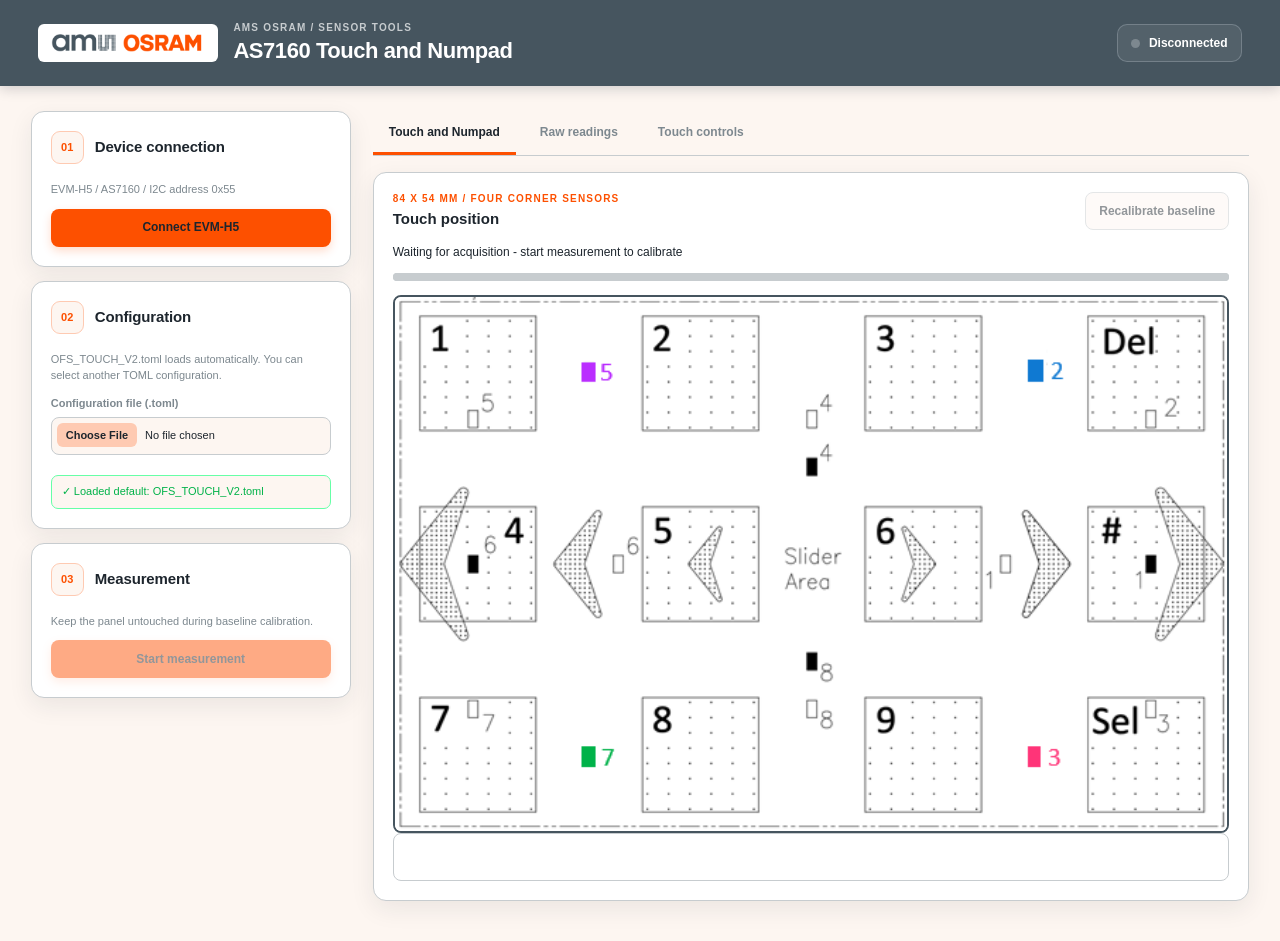
==== html/as7160/as7160-web-gui.html @ bc163ffd "Add AS7160 touch and numpad web GUI" ====
<!DOCTYPE html>
<html lang="en">
<head>
    <meta charset="UTF-8">
    <meta name="viewport" content="width=device-width, initial-scale=1.0">
    <meta name="theme-color" content="#46555F">
    <title>AS7160 | Touch and Numpad</title>
    <script>
/*!
 * Chart.js v4.4.0
 * https://www.chartjs.org
 * (c) 2023 Chart.js Contributors
 * Released under the MIT License
 */
!function(t,e){"object"==typeof exports&&"undefined"!=typeof module?module.exports=e():"function"==typeof define&&define.amd?define(e):(t="undefined"!=typeof globalThis?globalThis:t||self).Chart=e()}(this,(function(){"use strict";var t=Object.freeze({__proto__:null,get Colors(){return Go},get Decimation(){return Qo},get Filler(){return ma},get Legend(){return ya},get SubTitle(){return ka},get Title(){return Ma},get Tooltip(){return Ba}});function e(){}const i=(()=>{let t=0;return()=>t++})();function s(t){return null==t}function n(t){if(Array.isArray&&Array.isArray(t))return!0;const e=Object.prototype.toString.call(t);return"[object"===e.slice(0,7)&&"Array]"===e.slice(-6)}function o(t){return null!==t&&"[object Object]"===Object.prototype.toString.call(t)}function a(t){return("number"==typeof t||t instanceof Number)&&isFinite(+t)}function r(t,e){return a(t)?t:e}function l(t,e){return void 0===t?e:t}const h=(t,e)=>"string"==typeof t&&t.endsWith("%")?parseFloat(t)/100:+t/e,c=(t,e)=>"string"==typeof t&&t.endsWith("%")?parseFloat(t)/100*e:+t;function d(t,e,i){if(t&&"function"==typeof t.call)return t.apply(i,e)}function u(t,e,i,s){let a,r,l;if(n(t))if(r=t.length,s)for(a=r-1;a>=0;a--)e.call(i,t[a],a);else for(a=0;a<r;a++)e.call(i,t[a],a);else if(o(t))for(l=Object.keys(t),r=l.length,a=0;a<r;a++)e.call(i,t[l[a]],l[a])}function f(t,e){let i,s,n,o;if(!t||!e||t.length!==e.length)return!1;for(i=0,s=t.length;i<s;++i)if(n=t[i],o=e[i],n.datasetIndex!==o.datasetIndex||n.index!==o.index)return!1;return!0}function g(t){if(n(t))return t.map(g);if(o(t)){const e=Object.create(null),i=Object.keys(t),s=i.length;let n=0;for(;n<s;++n)e[i[n]]=g(t[i[n]]);return e}return t}function p(t){return-1===["__proto__","prototype","constructor"].indexOf(t)}function m(t,e,i,s){if(!p(t))return;const n=e[t],a=i[t];o(n)&&o(a)?b(n,a,s):e[t]=g(a)}function b(t,e,i){const s=n(e)?e:[e],a=s.length;if(!o(t))return t;const r=(i=i||{}).merger||m;let l;for(let e=0;e<a;++e){if(l=s[e],!o(l))continue;const n=Object.keys(l);for(let e=0,s=n.length;e<s;++e)r(n[e],t,l,i)}return t}function x(t,e){return b(t,e,{merger:_})}function _(t,e,i){if(!p(t))return;const s=e[t],n=i[t];o(s)&&o(n)?x(s,n):Object.prototype.hasOwnProperty.call(e,t)||(e[t]=g(n))}const y={"":t=>t,x:t=>t.x,y:t=>t.y};function v(t){const e=t.split("."),i=[];let s="";for(const t of e)s+=t,s.endsWith("\\")?s=s.slice(0,-1)+".":(i.push(s),s="");return i}function M(t,e){const i=y[e]||(y[e]=function(t){const e=v(t);return t=>{for(const i of e){if(""===i)break;t=t&&t[i]}return t}}(e));return i(t)}function w(t){return t.charAt(0).toUpperCase()+t.slice(1)}const k=t=>void 0!==t,S=t=>"function"==typeof t,P=(t,e)=>{if(t.size!==e.size)return!1;for(const i of t)if(!e.has(i))return!1;return!0};function D(t){return"mouseup"===t.type||"click"===t.type||"contextmenu"===t.type}const C=Math.PI,O=2*C,A=O+C,T=Number.POSITIVE_INFINITY,L=C/180,E=C/2,R=C/4,I=2*C/3,z=Math.log10,F=Math.sign;function V(t,e,i){return Math.abs(t-e)<i}function B(t){const e=Math.round(t);t=V(t,e,t/1e3)?e:t;const i=Math.pow(10,Math.floor(z(t))),s=t/i;return(s<=1?1:s<=2?2:s<=5?5:10)*i}function W(t){const e=[],i=Math.sqrt(t);let s;for(s=1;s<i;s++)t%s==0&&(e.push(s),e.push(t/s));return i===(0|i)&&e.push(i),e.sort(((t,e)=>t-e)).pop(),e}function N(t){return!isNaN(parseFloat(t))&&isFinite(t)}function H(t,e){const i=Math.round(t);return i-e<=t&&i+e>=t}function j(t,e,i){let s,n,o;for(s=0,n=t.length;s<n;s++)o=t[s][i],isNaN(o)||(e.min=Math.min(e.min,o),e.max=Math.max(e.max,o))}function $(t){return t*(C/180)}function Y(t){return t*(180/C)}function U(t){if(!a(t))return;let e=1,i=0;for(;Math.round(t*e)/e!==t;)e*=10,i++;return i}function X(t,e){const i=e.x-t.x,s=e.y-t.y,n=Math.sqrt(i*i+s*s);let o=Math.atan2(s,i);return o<-.5*C&&(o+=O),{angle:o,distance:n}}function q(t,e){return Math.sqrt(Math.pow(e.x-t.x,2)+Math.pow(e.y-t.y,2))}function K(t,e){return(t-e+A)%O-C}function G(t){return(t%O+O)%O}function Z(t,e,i,s){const n=G(t),o=G(e),a=G(i),r=G(o-n),l=G(a-n),h=G(n-o),c=G(n-a);return n===o||n===a||s&&o===a||r>l&&h<c}function J(t,e,i){return Math.max(e,Math.min(i,t))}function Q(t){return J(t,-32768,32767)}function tt(t,e,i,s=1e-6){return t>=Math.min(e,i)-s&&t<=Math.max(e,i)+s}function et(t,e,i){i=i||(i=>t[i]<e);let s,n=t.length-1,o=0;for(;n-o>1;)s=o+n>>1,i(s)?o=s:n=s;return{lo:o,hi:n}}const it=(t,e,i,s)=>et(t,i,s?s=>{const n=t[s][e];return n<i||n===i&&t[s+1][e]===i}:s=>t[s][e]<i),st=(t,e,i)=>et(t,i,(s=>t[s][e]>=i));function nt(t,e,i){let s=0,n=t.length;for(;s<n&&t[s]<e;)s++;for(;n>s&&t[n-1]>i;)n--;return s>0||n<t.length?t.slice(s,n):t}const ot=["push","pop","shift","splice","unshift"];function at(t,e){t._chartjs?t._chartjs.listeners.push(e):(Object.defineProperty(t,"_chartjs",{configurable:!0,enumerable:!1,value:{listeners:[e]}}),ot.forEach((e=>{const i="_onData"+w(e),s=t[e];Object.defineProperty(t,e,{configurable:!0,enumerable:!1,value(...e){const n=s.apply(this,e);return t._chartjs.listeners.forEach((t=>{"function"==typeof t[i]&&t[i](...e)})),n}})})))}function rt(t,e){const i=t._chartjs;if(!i)return;const s=i.listeners,n=s.indexOf(e);-1!==n&&s.splice(n,1),s.length>0||(ot.forEach((e=>{delete t[e]})),delete t._chartjs)}function lt(t){const e=new Set(t);return e.size===t.length?t:Array.from(e)}const ht="undefined"==typeof window?function(t){return t()}:window.requestAnimationFrame;function ct(t,e){let i=[],s=!1;return function(...n){i=n,s||(s=!0,ht.call(window,(()=>{s=!1,t.apply(e,i)})))}}function dt(t,e){let i;return function(...s){return e?(clearTimeout(i),i=setTimeout(t,e,s)):t.apply(this,s),e}}const ut=t=>"start"===t?"left":"end"===t?"right":"center",ft=(t,e,i)=>"start"===t?e:"end"===t?i:(e+i)/2,gt=(t,e,i,s)=>t===(s?"left":"right")?i:"center"===t?(e+i)/2:e;function pt(t,e,i){const s=e.length;let n=0,o=s;if(t._sorted){const{iScale:a,_parsed:r}=t,l=a.axis,{min:h,max:c,minDefined:d,maxDefined:u}=a.getUserBounds();d&&(n=J(Math.min(it(r,l,h).lo,i?s:it(e,l,a.getPixelForValue(h)).lo),0,s-1)),o=u?J(Math.max(it(r,a.axis,c,!0).hi+1,i?0:it(e,l,a.getPixelForValue(c),!0).hi+1),n,s)-n:s-n}return{start:n,count:o}}function mt(t){const{xScale:e,yScale:i,_scaleRanges:s}=t,n={xmin:e.min,xmax:e.max,ymin:i.min,ymax:i.max};if(!s)return t._scaleRanges=n,!0;const o=s.xmin!==e.min||s.xmax!==e.max||s.ymin!==i.min||s.ymax!==i.max;return Object.assign(s,n),o}class bt{constructor(){this._request=null,this._charts=new Map,this._running=!1,this._lastDate=void 0}_notify(t,e,i,s){const n=e.listeners[s],o=e.duration;n.forEach((s=>s({chart:t,initial:e.initial,numSteps:o,currentStep:Math.min(i-e.start,o)})))}_refresh(){this._request||(this._running=!0,this._request=ht.call(window,(()=>{this._update(),this._request=null,this._running&&this._refresh()})))}_update(t=Date.now()){let e=0;this._charts.forEach(((i,s)=>{if(!i.running||!i.items.length)return;const n=i.items;let o,a=n.length-1,r=!1;for(;a>=0;--a)o=n[a],o._active?(o._total>i.duration&&(i.duration=o._total),o.tick(t),r=!0):(n[a]=n[n.length-1],n.pop());r&&(s.draw(),this._notify(s,i,t,"progress")),n.length||(i.running=!1,this._notify(s,i,t,"complete"),i.initial=!1),e+=n.length})),this._lastDate=t,0===e&&(this._running=!1)}_getAnims(t){const e=this._charts;let i=e.get(t);return i||(i={running:!1,initial:!0,items:[],listeners:{complete:[],progress:[]}},e.set(t,i)),i}listen(t,e,i){this._getAnims(t).listeners[e].push(i)}add(t,e){e&&e.length&&this._getAnims(t).items.push(...e)}has(t){return this._getAnims(t).items.length>0}start(t){const e=this._charts.get(t);e&&(e.running=!0,e.start=Date.now(),e.duration=e.items.reduce(((t,e)=>Math.max(t,e._duration)),0),this._refresh())}running(t){if(!this._running)return!1;const e=this._charts.get(t);return!!(e&&e.running&&e.items.length)}stop(t){const e=this._charts.get(t);if(!e||!e.items.length)return;const i=e.items;let s=i.length-1;for(;s>=0;--s)i[s].cancel();e.items=[],this._notify(t,e,Date.now(),"complete")}remove(t){return this._charts.delete(t)}}var xt=new bt;
/*!
 * @kurkle/color v0.3.2
 * https://github.com/kurkle/color#readme
 * (c) 2023 Jukka Kurkela
 * Released under the MIT License
 */function _t(t){return t+.5|0}const yt=(t,e,i)=>Math.max(Math.min(t,i),e);function vt(t){return yt(_t(2.55*t),0,255)}function Mt(t){return yt(_t(255*t),0,255)}function wt(t){return yt(_t(t/2.55)/100,0,1)}function kt(t){return yt(_t(100*t),0,100)}const St={0:0,1:1,2:2,3:3,4:4,5:5,6:6,7:7,8:8,9:9,A:10,B:11,C:12,D:13,E:14,F:15,a:10,b:11,c:12,d:13,e:14,f:15},Pt=[..."0123456789ABCDEF"],Dt=t=>Pt[15&t],Ct=t=>Pt[(240&t)>>4]+Pt[15&t],Ot=t=>(240&t)>>4==(15&t);function At(t){var e=(t=>Ot(t.r)&&Ot(t.g)&&Ot(t.b)&&Ot(t.a))(t)?Dt:Ct;return t?"#"+e(t.r)+e(t.g)+e(t.b)+((t,e)=>t<255?e(t):"")(t.a,e):void 0}const Tt=/^(hsla?|hwb|hsv)\(\s*([-+.e\d]+)(?:deg)?[\s,]+([-+.e\d]+)%[\s,]+([-+.e\d]+)%(?:[\s,]+([-+.e\d]+)(%)?)?\s*\)$/;function Lt(t,e,i){const s=e*Math.min(i,1-i),n=(e,n=(e+t/30)%12)=>i-s*Math.max(Math.min(n-3,9-n,1),-1);return[n(0),n(8),n(4)]}function Et(t,e,i){const s=(s,n=(s+t/60)%6)=>i-i*e*Math.max(Math.min(n,4-n,1),0);return[s(5),s(3),s(1)]}function Rt(t,e,i){const s=Lt(t,1,.5);let n;for(e+i>1&&(n=1/(e+i),e*=n,i*=n),n=0;n<3;n++)s[n]*=1-e-i,s[n]+=e;return s}function It(t){const e=t.r/255,i=t.g/255,s=t.b/255,n=Math.max(e,i,s),o=Math.min(e,i,s),a=(n+o)/2;let r,l,h;return n!==o&&(h=n-o,l=a>.5?h/(2-n-o):h/(n+o),r=function(t,e,i,s,n){return t===n?(e-i)/s+(e<i?6:0):e===n?(i-t)/s+2:(t-e)/s+4}(e,i,s,h,n),r=60*r+.5),[0|r,l||0,a]}function zt(t,e,i,s){return(Array.isArray(e)?t(e[0],e[1],e[2]):t(e,i,s)).map(Mt)}function Ft(t,e,i){return zt(Lt,t,e,i)}function Vt(t){return(t%360+360)%360}function Bt(t){const e=Tt.exec(t);let i,s=255;if(!e)return;e[5]!==i&&(s=e[6]?vt(+e[5]):Mt(+e[5]));const n=Vt(+e[2]),o=+e[3]/100,a=+e[4]/100;return i="hwb"===e[1]?function(t,e,i){return zt(Rt,t,e,i)}(n,o,a):"hsv"===e[1]?function(t,e,i){return zt(Et,t,e,i)}(n,o,a):Ft(n,o,a),{r:i[0],g:i[1],b:i[2],a:s}}const Wt={x:"dark",Z:"light",Y:"re",X:"blu",W:"gr",V:"medium",U:"slate",A:"ee",T:"ol",S:"or",B:"ra",C:"lateg",D:"ights",R:"in",Q:"turquois",E:"hi",P:"ro",O:"al",N:"le",M:"de",L:"yello",F:"en",K:"ch",G:"arks",H:"ea",I:"ightg",J:"wh"},Nt={OiceXe:"f0f8ff",antiquewEte:"faebd7",aqua:"ffff",aquamarRe:"7fffd4",azuY:"f0ffff",beige:"f5f5dc",bisque:"ffe4c4",black:"0",blanKedOmond:"ffebcd",Xe:"ff",XeviTet:"8a2be2",bPwn:"a52a2a",burlywood:"deb887",caMtXe:"5f9ea0",KartYuse:"7fff00",KocTate:"d2691e",cSO:"ff7f50",cSnflowerXe:"6495ed",cSnsilk:"fff8dc",crimson:"dc143c",cyan:"ffff",xXe:"8b",xcyan:"8b8b",xgTMnPd:"b8860b",xWay:"a9a9a9",xgYF:"6400",xgYy:"a9a9a9",xkhaki:"bdb76b",xmagFta:"8b008b",xTivegYF:"556b2f",xSange:"ff8c00",xScEd:"9932cc",xYd:"8b0000",xsOmon:"e9967a",xsHgYF:"8fbc8f",xUXe:"483d8b",xUWay:"2f4f4f",xUgYy:"2f4f4f",xQe:"ced1",xviTet:"9400d3",dAppRk:"ff1493",dApskyXe:"bfff",dimWay:"696969",dimgYy:"696969",dodgerXe:"1e90ff",fiYbrick:"b22222",flSOwEte:"fffaf0",foYstWAn:"228b22",fuKsia:"ff00ff",gaRsbSo:"dcdcdc",ghostwEte:"f8f8ff",gTd:"ffd700",gTMnPd:"daa520",Way:"808080",gYF:"8000",gYFLw:"adff2f",gYy:"808080",honeyMw:"f0fff0",hotpRk:"ff69b4",RdianYd:"cd5c5c",Rdigo:"4b0082",ivSy:"fffff0",khaki:"f0e68c",lavFMr:"e6e6fa",lavFMrXsh:"fff0f5",lawngYF:"7cfc00",NmoncEffon:"fffacd",ZXe:"add8e6",ZcSO:"f08080",Zcyan:"e0ffff",ZgTMnPdLw:"fafad2",ZWay:"d3d3d3",ZgYF:"90ee90",ZgYy:"d3d3d3",ZpRk:"ffb6c1",ZsOmon:"ffa07a",ZsHgYF:"20b2aa",ZskyXe:"87cefa",ZUWay:"778899",ZUgYy:"778899",ZstAlXe:"b0c4de",ZLw:"ffffe0",lime:"ff00",limegYF:"32cd32",lRF:"faf0e6",magFta:"ff00ff",maPon:"800000",VaquamarRe:"66cdaa",VXe:"cd",VScEd:"ba55d3",VpurpN:"9370db",VsHgYF:"3cb371",VUXe:"7b68ee",VsprRggYF:"fa9a",VQe:"48d1cc",VviTetYd:"c71585",midnightXe:"191970",mRtcYam:"f5fffa",mistyPse:"ffe4e1",moccasR:"ffe4b5",navajowEte:"ffdead",navy:"80",Tdlace:"fdf5e6",Tive:"808000",TivedBb:"6b8e23",Sange:"ffa500",SangeYd:"ff4500",ScEd:"da70d6",pOegTMnPd:"eee8aa",pOegYF:"98fb98",pOeQe:"afeeee",pOeviTetYd:"db7093",papayawEp:"ffefd5",pHKpuff:"ffdab9",peru:"cd853f",pRk:"ffc0cb",plum:"dda0dd",powMrXe:"b0e0e6",purpN:"800080",YbeccapurpN:"663399",Yd:"ff0000",Psybrown:"bc8f8f",PyOXe:"4169e1",saddNbPwn:"8b4513",sOmon:"fa8072",sandybPwn:"f4a460",sHgYF:"2e8b57",sHshell:"fff5ee",siFna:"a0522d",silver:"c0c0c0",skyXe:"87ceeb",UXe:"6a5acd",UWay:"708090",UgYy:"708090",snow:"fffafa",sprRggYF:"ff7f",stAlXe:"4682b4",tan:"d2b48c",teO:"8080",tEstN:"d8bfd8",tomato:"ff6347",Qe:"40e0d0",viTet:"ee82ee",JHt:"f5deb3",wEte:"ffffff",wEtesmoke:"f5f5f5",Lw:"ffff00",LwgYF:"9acd32"};let Ht;function jt(t){Ht||(Ht=function(){const t={},e=Object.keys(Nt),i=Object.keys(Wt);let s,n,o,a,r;for(s=0;s<e.length;s++){for(a=r=e[s],n=0;n<i.length;n++)o=i[n],r=r.replace(o,Wt[o]);o=parseInt(Nt[a],16),t[r]=[o>>16&255,o>>8&255,255&o]}return t}(),Ht.transparent=[0,0,0,0]);const e=Ht[t.toLowerCase()];return e&&{r:e[0],g:e[1],b:e[2],a:4===e.length?e[3]:255}}const $t=/^rgba?\(\s*([-+.\d]+)(%)?[\s,]+([-+.e\d]+)(%)?[\s,]+([-+.e\d]+)(%)?(?:[\s,/]+([-+.e\d]+)(%)?)?\s*\)$/;const Yt=t=>t<=.0031308?12.92*t:1.055*Math.pow(t,1/2.4)-.055,Ut=t=>t<=.04045?t/12.92:Math.pow((t+.055)/1.055,2.4);function Xt(t,e,i){if(t){let s=It(t);s[e]=Math.max(0,Math.min(s[e]+s[e]*i,0===e?360:1)),s=Ft(s),t.r=s[0],t.g=s[1],t.b=s[2]}}function qt(t,e){return t?Object.assign(e||{},t):t}function Kt(t){var e={r:0,g:0,b:0,a:255};return Array.isArray(t)?t.length>=3&&(e={r:t[0],g:t[1],b:t[2],a:255},t.length>3&&(e.a=Mt(t[3]))):(e=qt(t,{r:0,g:0,b:0,a:1})).a=Mt(e.a),e}function Gt(t){return"r"===t.charAt(0)?function(t){const e=$t.exec(t);let i,s,n,o=255;if(e){if(e[7]!==i){const t=+e[7];o=e[8]?vt(t):yt(255*t,0,255)}return i=+e[1],s=+e[3],n=+e[5],i=255&(e[2]?vt(i):yt(i,0,255)),s=255&(e[4]?vt(s):yt(s,0,255)),n=255&(e[6]?vt(n):yt(n,0,255)),{r:i,g:s,b:n,a:o}}}(t):Bt(t)}class Zt{constructor(t){if(t instanceof Zt)return t;const e=typeof t;let i;var s,n,o;"object"===e?i=Kt(t):"string"===e&&(o=(s=t).length,"#"===s[0]&&(4===o||5===o?n={r:255&17*St[s[1]],g:255&17*St[s[2]],b:255&17*St[s[3]],a:5===o?17*St[s[4]]:255}:7!==o&&9!==o||(n={r:St[s[1]]<<4|St[s[2]],g:St[s[3]]<<4|St[s[4]],b:St[s[5]]<<4|St[s[6]],a:9===o?St[s[7]]<<4|St[s[8]]:255})),i=n||jt(t)||Gt(t)),this._rgb=i,this._valid=!!i}get valid(){return this._valid}get rgb(){var t=qt(this._rgb);return t&&(t.a=wt(t.a)),t}set rgb(t){this._rgb=Kt(t)}rgbString(){return this._valid?(t=this._rgb)&&(t.a<255?`rgba(${t.r}, ${t.g}, ${t.b}, ${wt(t.a)})`:`rgb(${t.r}, ${t.g}, ${t.b})`):void 0;var t}hexString(){return this._valid?At(this._rgb):void 0}hslString(){return this._valid?function(t){if(!t)return;const e=It(t),i=e[0],s=kt(e[1]),n=kt(e[2]);return t.a<255?`hsla(${i}, ${s}%, ${n}%, ${wt(t.a)})`:`hsl(${i}, ${s}%, ${n}%)`}(this._rgb):void 0}mix(t,e){if(t){const i=this.rgb,s=t.rgb;let n;const o=e===n?.5:e,a=2*o-1,r=i.a-s.a,l=((a*r==-1?a:(a+r)/(1+a*r))+1)/2;n=1-l,i.r=255&l*i.r+n*s.r+.5,i.g=255&l*i.g+n*s.g+.5,i.b=255&l*i.b+n*s.b+.5,i.a=o*i.a+(1-o)*s.a,this.rgb=i}return this}interpolate(t,e){return t&&(this._rgb=function(t,e,i){const s=Ut(wt(t.r)),n=Ut(wt(t.g)),o=Ut(wt(t.b));return{r:Mt(Yt(s+i*(Ut(wt(e.r))-s))),g:Mt(Yt(n+i*(Ut(wt(e.g))-n))),b:Mt(Yt(o+i*(Ut(wt(e.b))-o))),a:t.a+i*(e.a-t.a)}}(this._rgb,t._rgb,e)),this}clone(){return new Zt(this.rgb)}alpha(t){return this._rgb.a=Mt(t),this}clearer(t){return this._rgb.a*=1-t,this}greyscale(){const t=this._rgb,e=_t(.3*t.r+.59*t.g+.11*t.b);return t.r=t.g=t.b=e,this}opaquer(t){return this._rgb.a*=1+t,this}negate(){const t=this._rgb;return t.r=255-t.r,t.g=255-t.g,t.b=255-t.b,this}lighten(t){return Xt(this._rgb,2,t),this}darken(t){return Xt(this._rgb,2,-t),this}saturate(t){return Xt(this._rgb,1,t),this}desaturate(t){return Xt(this._rgb,1,-t),this}rotate(t){return function(t,e){var i=It(t);i[0]=Vt(i[0]+e),i=Ft(i),t.r=i[0],t.g=i[1],t.b=i[2]}(this._rgb,t),this}}function Jt(t){if(t&&"object"==typeof t){const e=t.toString();return"[object CanvasPattern]"===e||"[object CanvasGradient]"===e}return!1}function Qt(t){return Jt(t)?t:new Zt(t)}function te(t){return Jt(t)?t:new Zt(t).saturate(.5).darken(.1).hexString()}const ee=["x","y","borderWidth","radius","tension"],ie=["color","borderColor","backgroundColor"];const se=new Map;function ne(t,e,i){return function(t,e){e=e||{};const i=t+JSON.stringify(e);let s=se.get(i);return s||(s=new Intl.NumberFormat(t,e),se.set(i,s)),s}(e,i).format(t)}const oe={values:t=>n(t)?t:""+t,numeric(t,e,i){if(0===t)return"0";const s=this.chart.options.locale;let n,o=t;if(i.length>1){const e=Math.max(Math.abs(i[0].value),Math.abs(i[i.length-1].value));(e<1e-4||e>1e15)&&(n="scientific"),o=function(t,e){let i=e.length>3?e[2].value-e[1].value:e[1].value-e[0].value;Math.abs(i)>=1&&t!==Math.floor(t)&&(i=t-Math.floor(t));return i}(t,i)}const a=z(Math.abs(o)),r=isNaN(a)?1:Math.max(Math.min(-1*Math.floor(a),20),0),l={notation:n,minimumFractionDigits:r,maximumFractionDigits:r};return Object.assign(l,this.options.ticks.format),ne(t,s,l)},logarithmic(t,e,i){if(0===t)return"0";const s=i[e].significand||t/Math.pow(10,Math.floor(z(t)));return[1,2,3,5,10,15].includes(s)||e>.8*i.length?oe.numeric.call(this,t,e,i):""}};var ae={formatters:oe};const re=Object.create(null),le=Object.create(null);function he(t,e){if(!e)return t;const i=e.split(".");for(let e=0,s=i.length;e<s;++e){const s=i[e];t=t[s]||(t[s]=Object.create(null))}return t}function ce(t,e,i){return"string"==typeof e?b(he(t,e),i):b(he(t,""),e)}class de{constructor(t,e){this.animation=void 0,this.backgroundColor="rgba(0,0,0,0.1)",this.borderColor="rgba(0,0,0,0.1)",this.color="#666",this.datasets={},this.devicePixelRatio=t=>t.chart.platform.getDevicePixelRatio(),this.elements={},this.events=["mousemove","mouseout","click","touchstart","touchmove"],this.font={family:"'Helvetica Neue', 'Helvetica', 'Arial', sans-serif",size:12,style:"normal",lineHeight:1.2,weight:null},this.hover={},this.hoverBackgroundColor=(t,e)=>te(e.backgroundColor),this.hoverBorderColor=(t,e)=>te(e.borderColor),this.hoverColor=(t,e)=>te(e.color),this.indexAxis="x",this.interaction={mode:"nearest",intersect:!0,includeInvisible:!1},this.maintainAspectRatio=!0,this.onHover=null,this.onClick=null,this.parsing=!0,this.plugins={},this.responsive=!0,this.scale=void 0,this.scales={},this.showLine=!0,this.drawActiveElementsOnTop=!0,this.describe(t),this.apply(e)}set(t,e){return ce(this,t,e)}get(t){return he(this,t)}describe(t,e){return ce(le,t,e)}override(t,e){return ce(re,t,e)}route(t,e,i,s){const n=he(this,t),a=he(this,i),r="_"+e;Object.defineProperties(n,{[r]:{value:n[e],writable:!0},[e]:{enumerable:!0,get(){const t=this[r],e=a[s];return o(t)?Object.assign({},e,t):l(t,e)},set(t){this[r]=t}}})}apply(t){t.forEach((t=>t(this)))}}var ue=new de({_scriptable:t=>!t.startsWith("on"),_indexable:t=>"events"!==t,hover:{_fallback:"interaction"},interaction:{_scriptable:!1,_indexable:!1}},[function(t){t.set("animation",{delay:void 0,duration:1e3,easing:"easeOutQuart",fn:void 0,from:void 0,loop:void 0,to:void 0,type:void 0}),t.describe("animation",{_fallback:!1,_indexable:!1,_scriptable:t=>"onProgress"!==t&&"onComplete"!==t&&"fn"!==t}),t.set("animations",{colors:{type:"color",properties:ie},numbers:{type:"number",properties:ee}}),t.describe("animations",{_fallback:"animation"}),t.set("transitions",{active:{animation:{duration:400}},resize:{animation:{duration:0}},show:{animations:{colors:{from:"transparent"},visible:{type:"boolean",duration:0}}},hide:{animations:{colors:{to:"transparent"},visible:{type:"boolean",easing:"linear",fn:t=>0|t}}}})},function(t){t.set("layout",{autoPadding:!0,padding:{top:0,right:0,bottom:0,left:0}})},function(t){t.set("scale",{display:!0,offset:!1,reverse:!1,beginAtZero:!1,bounds:"ticks",clip:!0,grace:0,grid:{display:!0,lineWidth:1,drawOnChartArea:!0,drawTicks:!0,tickLength:8,tickWidth:(t,e)=>e.lineWidth,tickColor:(t,e)=>e.color,offset:!1},border:{display:!0,dash:[],dashOffset:0,width:1},title:{display:!1,text:"",padding:{top:4,bottom:4}},ticks:{minRotation:0,maxRotation:50,mirror:!1,textStrokeWidth:0,textStrokeColor:"",padding:3,display:!0,autoSkip:!0,autoSkipPadding:3,labelOffset:0,callback:ae.formatters.values,minor:{},major:{},align:"center",crossAlign:"near",showLabelBackdrop:!1,backdropColor:"rgba(255, 255, 255, 0.75)",backdropPadding:2}}),t.route("scale.ticks","color","","color"),t.route("scale.grid","color","","borderColor"),t.route("scale.border","color","","borderColor"),t.route("scale.title","color","","color"),t.describe("scale",{_fallback:!1,_scriptable:t=>!t.startsWith("before")&&!t.startsWith("after")&&"callback"!==t&&"parser"!==t,_indexable:t=>"borderDash"!==t&&"tickBorderDash"!==t&&"dash"!==t}),t.describe("scales",{_fallback:"scale"}),t.describe("scale.ticks",{_scriptable:t=>"backdropPadding"!==t&&"callback"!==t,_indexable:t=>"backdropPadding"!==t})}]);function fe(){return"undefined"!=typeof window&&"undefined"!=typeof document}function ge(t){let e=t.parentNode;return e&&"[object ShadowRoot]"===e.toString()&&(e=e.host),e}function pe(t,e,i){let s;return"string"==typeof t?(s=parseInt(t,10),-1!==t.indexOf("%")&&(s=s/100*e.parentNode[i])):s=t,s}const me=t=>t.ownerDocument.defaultView.getComputedStyle(t,null);function be(t,e){return me(t).getPropertyValue(e)}const xe=["top","right","bottom","left"];function _e(t,e,i){const s={};i=i?"-"+i:"";for(let n=0;n<4;n++){const o=xe[n];s[o]=parseFloat(t[e+"-"+o+i])||0}return s.width=s.left+s.right,s.height=s.top+s.bottom,s}const ye=(t,e,i)=>(t>0||e>0)&&(!i||!i.shadowRoot);function ve(t,e){if("native"in t)return t;const{canvas:i,currentDevicePixelRatio:s}=e,n=me(i),o="border-box"===n.boxSizing,a=_e(n,"padding"),r=_e(n,"border","width"),{x:l,y:h,box:c}=function(t,e){const i=t.touches,s=i&&i.length?i[0]:t,{offsetX:n,offsetY:o}=s;let a,r,l=!1;if(ye(n,o,t.target))a=n,r=o;else{const t=e.getBoundingClientRect();a=s.clientX-t.left,r=s.clientY-t.top,l=!0}return{x:a,y:r,box:l}}(t,i),d=a.left+(c&&r.left),u=a.top+(c&&r.top);let{width:f,height:g}=e;return o&&(f-=a.width+r.width,g-=a.height+r.height),{x:Math.round((l-d)/f*i.width/s),y:Math.round((h-u)/g*i.height/s)}}const Me=t=>Math.round(10*t)/10;function we(t,e,i,s){const n=me(t),o=_e(n,"margin"),a=pe(n.maxWidth,t,"clientWidth")||T,r=pe(n.maxHeight,t,"clientHeight")||T,l=function(t,e,i){let s,n;if(void 0===e||void 0===i){const o=ge(t);if(o){const t=o.getBoundingClientRect(),a=me(o),r=_e(a,"border","width"),l=_e(a,"padding");e=t.width-l.width-r.width,i=t.height-l.height-r.height,s=pe(a.maxWidth,o,"clientWidth"),n=pe(a.maxHeight,o,"clientHeight")}else e=t.clientWidth,i=t.clientHeight}return{width:e,height:i,maxWidth:s||T,maxHeight:n||T}}(t,e,i);let{width:h,height:c}=l;if("content-box"===n.boxSizing){const t=_e(n,"border","width"),e=_e(n,"padding");h-=e.width+t.width,c-=e.height+t.height}h=Math.max(0,h-o.width),c=Math.max(0,s?h/s:c-o.height),h=Me(Math.min(h,a,l.maxWidth)),c=Me(Math.min(c,r,l.maxHeight)),h&&!c&&(c=Me(h/2));return(void 0!==e||void 0!==i)&&s&&l.height&&c>l.height&&(c=l.height,h=Me(Math.floor(c*s))),{width:h,height:c}}function ke(t,e,i){const s=e||1,n=Math.floor(t.height*s),o=Math.floor(t.width*s);t.height=Math.floor(t.height),t.width=Math.floor(t.width);const a=t.canvas;return a.style&&(i||!a.style.height&&!a.style.width)&&(a.style.height=`${t.height}px`,a.style.width=`${t.width}px`),(t.currentDevicePixelRatio!==s||a.height!==n||a.width!==o)&&(t.currentDevicePixelRatio=s,a.height=n,a.width=o,t.ctx.setTransform(s,0,0,s,0,0),!0)}const Se=function(){let t=!1;try{const e={get passive(){return t=!0,!1}};window.addEventListener("test",null,e),window.removeEventListener("test",null,e)}catch(t){}return t}();function Pe(t,e){const i=be(t,e),s=i&&i.match(/^(\d+)(\.\d+)?px$/);return s?+s[1]:void 0}function De(t){return!t||s(t.size)||s(t.family)?null:(t.style?t.style+" ":"")+(t.weight?t.weight+" ":"")+t.size+"px "+t.family}function Ce(t,e,i,s,n){let o=e[n];return o||(o=e[n]=t.measureText(n).width,i.push(n)),o>s&&(s=o),s}function Oe(t,e,i,s){let o=(s=s||{}).data=s.data||{},a=s.garbageCollect=s.garbageCollect||[];s.font!==e&&(o=s.data={},a=s.garbageCollect=[],s.font=e),t.save(),t.font=e;let r=0;const l=i.length;let h,c,d,u,f;for(h=0;h<l;h++)if(u=i[h],null==u||n(u)){if(n(u))for(c=0,d=u.length;c<d;c++)f=u[c],null==f||n(f)||(r=Ce(t,o,a,r,f))}else r=Ce(t,o,a,r,u);t.restore();const g=a.length/2;if(g>i.length){for(h=0;h<g;h++)delete o[a[h]];a.splice(0,g)}return r}function Ae(t,e,i){const s=t.currentDevicePixelRatio,n=0!==i?Math.max(i/2,.5):0;return Math.round((e-n)*s)/s+n}function Te(t,e){(e=e||t.getContext("2d")).save(),e.resetTransform(),e.clearRect(0,0,t.width,t.height),e.restore()}function Le(t,e,i,s){Ee(t,e,i,s,null)}function Ee(t,e,i,s,n){let o,a,r,l,h,c,d,u;const f=e.pointStyle,g=e.rotation,p=e.radius;let m=(g||0)*L;if(f&&"object"==typeof f&&(o=f.toString(),"[object HTMLImageElement]"===o||"[object HTMLCanvasElement]"===o))return t.save(),t.translate(i,s),t.rotate(m),t.drawImage(f,-f.width/2,-f.height/2,f.width,f.height),void t.restore();if(!(isNaN(p)||p<=0)){switch(t.beginPath(),f){default:n?t.ellipse(i,s,n/2,p,0,0,O):t.arc(i,s,p,0,O),t.closePath();break;case"triangle":c=n?n/2:p,t.moveTo(i+Math.sin(m)*c,s-Math.cos(m)*p),m+=I,t.lineTo(i+Math.sin(m)*c,s-Math.cos(m)*p),m+=I,t.lineTo(i+Math.sin(m)*c,s-Math.cos(m)*p),t.closePath();break;case"rectRounded":h=.516*p,l=p-h,a=Math.cos(m+R)*l,d=Math.cos(m+R)*(n?n/2-h:l),r=Math.sin(m+R)*l,u=Math.sin(m+R)*(n?n/2-h:l),t.arc(i-d,s-r,h,m-C,m-E),t.arc(i+u,s-a,h,m-E,m),t.arc(i+d,s+r,h,m,m+E),t.arc(i-u,s+a,h,m+E,m+C),t.closePath();break;case"rect":if(!g){l=Math.SQRT1_2*p,c=n?n/2:l,t.rect(i-c,s-l,2*c,2*l);break}m+=R;case"rectRot":d=Math.cos(m)*(n?n/2:p),a=Math.cos(m)*p,r=Math.sin(m)*p,u=Math.sin(m)*(n?n/2:p),t.moveTo(i-d,s-r),t.lineTo(i+u,s-a),t.lineTo(i+d,s+r),t.lineTo(i-u,s+a),t.closePath();break;case"crossRot":m+=R;case"cross":d=Math.cos(m)*(n?n/2:p),a=Math.cos(m)*p,r=Math.sin(m)*p,u=Math.sin(m)*(n?n/2:p),t.moveTo(i-d,s-r),t.lineTo(i+d,s+r),t.moveTo(i+u,s-a),t.lineTo(i-u,s+a);break;case"star":d=Math.cos(m)*(n?n/2:p),a=Math.cos(m)*p,r=Math.sin(m)*p,u=Math.sin(m)*(n?n/2:p),t.moveTo(i-d,s-r),t.lineTo(i+d,s+r),t.moveTo(i+u,s-a),t.lineTo(i-u,s+a),m+=R,d=Math.cos(m)*(n?n/2:p),a=Math.cos(m)*p,r=Math.sin(m)*p,u=Math.sin(m)*(n?n/2:p),t.moveTo(i-d,s-r),t.lineTo(i+d,s+r),t.moveTo(i+u,s-a),t.lineTo(i-u,s+a);break;case"line":a=n?n/2:Math.cos(m)*p,r=Math.sin(m)*p,t.moveTo(i-a,s-r),t.lineTo(i+a,s+r);break;case"dash":t.moveTo(i,s),t.lineTo(i+Math.cos(m)*(n?n/2:p),s+Math.sin(m)*p);break;case!1:t.closePath()}t.fill(),e.borderWidth>0&&t.stroke()}}function Re(t,e,i){return i=i||.5,!e||t&&t.x>e.left-i&&t.x<e.right+i&&t.y>e.top-i&&t.y<e.bottom+i}function Ie(t,e){t.save(),t.beginPath(),t.rect(e.left,e.top,e.right-e.left,e.bottom-e.top),t.clip()}function ze(t){t.restore()}function Fe(t,e,i,s,n){if(!e)return t.lineTo(i.x,i.y);if("middle"===n){const s=(e.x+i.x)/2;t.lineTo(s,e.y),t.lineTo(s,i.y)}else"after"===n!=!!s?t.lineTo(e.x,i.y):t.lineTo(i.x,e.y);t.lineTo(i.x,i.y)}function Ve(t,e,i,s){if(!e)return t.lineTo(i.x,i.y);t.bezierCurveTo(s?e.cp1x:e.cp2x,s?e.cp1y:e.cp2y,s?i.cp2x:i.cp1x,s?i.cp2y:i.cp1y,i.x,i.y)}function Be(t,e,i,s,n){if(n.strikethrough||n.underline){const o=t.measureText(s),a=e-o.actualBoundingBoxLeft,r=e+o.actualBoundingBoxRight,l=i-o.actualBoundingBoxAscent,h=i+o.actualBoundingBoxDescent,c=n.strikethrough?(l+h)/2:h;t.strokeStyle=t.fillStyle,t.beginPath(),t.lineWidth=n.decorationWidth||2,t.moveTo(a,c),t.lineTo(r,c),t.stroke()}}function We(t,e){const i=t.fillStyle;t.fillStyle=e.color,t.fillRect(e.left,e.top,e.width,e.height),t.fillStyle=i}function Ne(t,e,i,o,a,r={}){const l=n(e)?e:[e],h=r.strokeWidth>0&&""!==r.strokeColor;let c,d;for(t.save(),t.font=a.string,function(t,e){e.translation&&t.translate(e.translation[0],e.translation[1]),s(e.rotation)||t.rotate(e.rotation),e.color&&(t.fillStyle=e.color),e.textAlign&&(t.textAlign=e.textAlign),e.textBaseline&&(t.textBaseline=e.textBaseline)}(t,r),c=0;c<l.length;++c)d=l[c],r.backdrop&&We(t,r.backdrop),h&&(r.strokeColor&&(t.strokeStyle=r.strokeColor),s(r.strokeWidth)||(t.lineWidth=r.strokeWidth),t.strokeText(d,i,o,r.maxWidth)),t.fillText(d,i,o,r.maxWidth),Be(t,i,o,d,r),o+=Number(a.lineHeight);t.restore()}function He(t,e){const{x:i,y:s,w:n,h:o,radius:a}=e;t.arc(i+a.topLeft,s+a.topLeft,a.topLeft,1.5*C,C,!0),t.lineTo(i,s+o-a.bottomLeft),t.arc(i+a.bottomLeft,s+o-a.bottomLeft,a.bottomLeft,C,E,!0),t.lineTo(i+n-a.bottomRight,s+o),t.arc(i+n-a.bottomRight,s+o-a.bottomRight,a.bottomRight,E,0,!0),t.lineTo(i+n,s+a.topRight),t.arc(i+n-a.topRight,s+a.topRight,a.topRight,0,-E,!0),t.lineTo(i+a.topLeft,s)}function je(t,e=[""],i,s,n=(()=>t[0])){const o=i||t;void 0===s&&(s=ti("_fallback",t));const a={[Symbol.toStringTag]:"Object",_cacheable:!0,_scopes:t,_rootScopes:o,_fallback:s,_getTarget:n,override:i=>je([i,...t],e,o,s)};return new Proxy(a,{deleteProperty:(e,i)=>(delete e[i],delete e._keys,delete t[0][i],!0),get:(i,s)=>qe(i,s,(()=>function(t,e,i,s){let n;for(const o of e)if(n=ti(Ue(o,t),i),void 0!==n)return Xe(t,n)?Je(i,s,t,n):n}(s,e,t,i))),getOwnPropertyDescriptor:(t,e)=>Reflect.getOwnPropertyDescriptor(t._scopes[0],e),getPrototypeOf:()=>Reflect.getPrototypeOf(t[0]),has:(t,e)=>ei(t).includes(e),ownKeys:t=>ei(t),set(t,e,i){const s=t._storage||(t._storage=n());return t[e]=s[e]=i,delete t._keys,!0}})}function $e(t,e,i,s){const a={_cacheable:!1,_proxy:t,_context:e,_subProxy:i,_stack:new Set,_descriptors:Ye(t,s),setContext:e=>$e(t,e,i,s),override:n=>$e(t.override(n),e,i,s)};return new Proxy(a,{deleteProperty:(e,i)=>(delete e[i],delete t[i],!0),get:(t,e,i)=>qe(t,e,(()=>function(t,e,i){const{_proxy:s,_context:a,_subProxy:r,_descriptors:l}=t;let h=s[e];S(h)&&l.isScriptable(e)&&(h=function(t,e,i,s){const{_proxy:n,_context:o,_subProxy:a,_stack:r}=i;if(r.has(t))throw new Error("Recursion detected: "+Array.from(r).join("->")+"->"+t);r.add(t);let l=e(o,a||s);r.delete(t),Xe(t,l)&&(l=Je(n._scopes,n,t,l));return l}(e,h,t,i));n(h)&&h.length&&(h=function(t,e,i,s){const{_proxy:n,_context:a,_subProxy:r,_descriptors:l}=i;if(void 0!==a.index&&s(t))return e[a.index%e.length];if(o(e[0])){const i=e,s=n._scopes.filter((t=>t!==i));e=[];for(const o of i){const i=Je(s,n,t,o);e.push($e(i,a,r&&r[t],l))}}return e}(e,h,t,l.isIndexable));Xe(e,h)&&(h=$e(h,a,r&&r[e],l));return h}(t,e,i))),getOwnPropertyDescriptor:(e,i)=>e._descriptors.allKeys?Reflect.has(t,i)?{enumerable:!0,configurable:!0}:void 0:Reflect.getOwnPropertyDescriptor(t,i),getPrototypeOf:()=>Reflect.getPrototypeOf(t),has:(e,i)=>Reflect.has(t,i),ownKeys:()=>Reflect.ownKeys(t),set:(e,i,s)=>(t[i]=s,delete e[i],!0)})}function Ye(t,e={scriptable:!0,indexable:!0}){const{_scriptable:i=e.scriptable,_indexable:s=e.indexable,_allKeys:n=e.allKeys}=t;return{allKeys:n,scriptable:i,indexable:s,isScriptable:S(i)?i:()=>i,isIndexable:S(s)?s:()=>s}}const Ue=(t,e)=>t?t+w(e):e,Xe=(t,e)=>o(e)&&"adapters"!==t&&(null===Object.getPrototypeOf(e)||e.constructor===Object);function qe(t,e,i){if(Object.prototype.hasOwnProperty.call(t,e))return t[e];const s=i();return t[e]=s,s}function Ke(t,e,i){return S(t)?t(e,i):t}const Ge=(t,e)=>!0===t?e:"string"==typeof t?M(e,t):void 0;function Ze(t,e,i,s,n){for(const o of e){const e=Ge(i,o);if(e){t.add(e);const o=Ke(e._fallback,i,n);if(void 0!==o&&o!==i&&o!==s)return o}else if(!1===e&&void 0!==s&&i!==s)return null}return!1}function Je(t,e,i,s){const a=e._rootScopes,r=Ke(e._fallback,i,s),l=[...t,...a],h=new Set;h.add(s);let c=Qe(h,l,i,r||i,s);return null!==c&&((void 0===r||r===i||(c=Qe(h,l,r,c,s),null!==c))&&je(Array.from(h),[""],a,r,(()=>function(t,e,i){const s=t._getTarget();e in s||(s[e]={});const a=s[e];if(n(a)&&o(i))return i;return a||{}}(e,i,s))))}function Qe(t,e,i,s,n){for(;i;)i=Ze(t,e,i,s,n);return i}function ti(t,e){for(const i of e){if(!i)continue;const e=i[t];if(void 0!==e)return e}}function ei(t){let e=t._keys;return e||(e=t._keys=function(t){const e=new Set;for(const i of t)for(const t of Object.keys(i).filter((t=>!t.startsWith("_"))))e.add(t);return Array.from(e)}(t._scopes)),e}function ii(t,e,i,s){const{iScale:n}=t,{key:o="r"}=this._parsing,a=new Array(s);let r,l,h,c;for(r=0,l=s;r<l;++r)h=r+i,c=e[h],a[r]={r:n.parse(M(c,o),h)};return a}const si=Number.EPSILON||1e-14,ni=(t,e)=>e<t.length&&!t[e].skip&&t[e],oi=t=>"x"===t?"y":"x";function ai(t,e,i,s){const n=t.skip?e:t,o=e,a=i.skip?e:i,r=q(o,n),l=q(a,o);let h=r/(r+l),c=l/(r+l);h=isNaN(h)?0:h,c=isNaN(c)?0:c;const d=s*h,u=s*c;return{previous:{x:o.x-d*(a.x-n.x),y:o.y-d*(a.y-n.y)},next:{x:o.x+u*(a.x-n.x),y:o.y+u*(a.y-n.y)}}}function ri(t,e="x"){const i=oi(e),s=t.length,n=Array(s).fill(0),o=Array(s);let a,r,l,h=ni(t,0);for(a=0;a<s;++a)if(r=l,l=h,h=ni(t,a+1),l){if(h){const t=h[e]-l[e];n[a]=0!==t?(h[i]-l[i])/t:0}o[a]=r?h?F(n[a-1])!==F(n[a])?0:(n[a-1]+n[a])/2:n[a-1]:n[a]}!function(t,e,i){const s=t.length;let n,o,a,r,l,h=ni(t,0);for(let c=0;c<s-1;++c)l=h,h=ni(t,c+1),l&&h&&(V(e[c],0,si)?i[c]=i[c+1]=0:(n=i[c]/e[c],o=i[c+1]/e[c],r=Math.pow(n,2)+Math.pow(o,2),r<=9||(a=3/Math.sqrt(r),i[c]=n*a*e[c],i[c+1]=o*a*e[c])))}(t,n,o),function(t,e,i="x"){const s=oi(i),n=t.length;let o,a,r,l=ni(t,0);for(let h=0;h<n;++h){if(a=r,r=l,l=ni(t,h+1),!r)continue;const n=r[i],c=r[s];a&&(o=(n-a[i])/3,r[`cp1${i}`]=n-o,r[`cp1${s}`]=c-o*e[h]),l&&(o=(l[i]-n)/3,r[`cp2${i}`]=n+o,r[`cp2${s}`]=c+o*e[h])}}(t,o,e)}function li(t,e,i){return Math.max(Math.min(t,i),e)}function hi(t,e,i,s,n){let o,a,r,l;if(e.spanGaps&&(t=t.filter((t=>!t.skip))),"monotone"===e.cubicInterpolationMode)ri(t,n);else{let i=s?t[t.length-1]:t[0];for(o=0,a=t.length;o<a;++o)r=t[o],l=ai(i,r,t[Math.min(o+1,a-(s?0:1))%a],e.tension),r.cp1x=l.previous.x,r.cp1y=l.previous.y,r.cp2x=l.next.x,r.cp2y=l.next.y,i=r}e.capBezierPoints&&function(t,e){let i,s,n,o,a,r=Re(t[0],e);for(i=0,s=t.length;i<s;++i)a=o,o=r,r=i<s-1&&Re(t[i+1],e),o&&(n=t[i],a&&(n.cp1x=li(n.cp1x,e.left,e.right),n.cp1y=li(n.cp1y,e.top,e.bottom)),r&&(n.cp2x=li(n.cp2x,e.left,e.right),n.cp2y=li(n.cp2y,e.top,e.bottom)))}(t,i)}const ci=t=>0===t||1===t,di=(t,e,i)=>-Math.pow(2,10*(t-=1))*Math.sin((t-e)*O/i),ui=(t,e,i)=>Math.pow(2,-10*t)*Math.sin((t-e)*O/i)+1,fi={linear:t=>t,easeInQuad:t=>t*t,easeOutQuad:t=>-t*(t-2),easeInOutQuad:t=>(t/=.5)<1?.5*t*t:-.5*(--t*(t-2)-1),easeInCubic:t=>t*t*t,easeOutCubic:t=>(t-=1)*t*t+1,easeInOutCubic:t=>(t/=.5)<1?.5*t*t*t:.5*((t-=2)*t*t+2),easeInQuart:t=>t*t*t*t,easeOutQuart:t=>-((t-=1)*t*t*t-1),easeInOutQuart:t=>(t/=.5)<1?.5*t*t*t*t:-.5*((t-=2)*t*t*t-2),easeInQuint:t=>t*t*t*t*t,easeOutQuint:t=>(t-=1)*t*t*t*t+1,easeInOutQuint:t=>(t/=.5)<1?.5*t*t*t*t*t:.5*((t-=2)*t*t*t*t+2),easeInSine:t=>1-Math.cos(t*E),easeOutSine:t=>Math.sin(t*E),easeInOutSine:t=>-.5*(Math.cos(C*t)-1),easeInExpo:t=>0===t?0:Math.pow(2,10*(t-1)),easeOutExpo:t=>1===t?1:1-Math.pow(2,-10*t),easeInOutExpo:t=>ci(t)?t:t<.5?.5*Math.pow(2,10*(2*t-1)):.5*(2-Math.pow(2,-10*(2*t-1))),easeInCirc:t=>t>=1?t:-(Math.sqrt(1-t*t)-1),easeOutCirc:t=>Math.sqrt(1-(t-=1)*t),easeInOutCirc:t=>(t/=.5)<1?-.5*(Math.sqrt(1-t*t)-1):.5*(Math.sqrt(1-(t-=2)*t)+1),easeInElastic:t=>ci(t)?t:di(t,.075,.3),easeOutElastic:t=>ci(t)?t:ui(t,.075,.3),easeInOutElastic(t){const e=.1125;return ci(t)?t:t<.5?.5*di(2*t,e,.45):.5+.5*ui(2*t-1,e,.45)},easeInBack(t){const e=1.70158;return t*t*((e+1)*t-e)},easeOutBack(t){const e=1.70158;return(t-=1)*t*((e+1)*t+e)+1},easeInOutBack(t){let e=1.70158;return(t/=.5)<1?t*t*((1+(e*=1.525))*t-e)*.5:.5*((t-=2)*t*((1+(e*=1.525))*t+e)+2)},easeInBounce:t=>1-fi.easeOutBounce(1-t),easeOutBounce(t){const e=7.5625,i=2.75;return t<1/i?e*t*t:t<2/i?e*(t-=1.5/i)*t+.75:t<2.5/i?e*(t-=2.25/i)*t+.9375:e*(t-=2.625/i)*t+.984375},easeInOutBounce:t=>t<.5?.5*fi.easeInBounce(2*t):.5*fi.easeOutBounce(2*t-1)+.5};function gi(t,e,i,s){return{x:t.x+i*(e.x-t.x),y:t.y+i*(e.y-t.y)}}function pi(t,e,i,s){return{x:t.x+i*(e.x-t.x),y:"middle"===s?i<.5?t.y:e.y:"after"===s?i<1?t.y:e.y:i>0?e.y:t.y}}function mi(t,e,i,s){const n={x:t.cp2x,y:t.cp2y},o={x:e.cp1x,y:e.cp1y},a=gi(t,n,i),r=gi(n,o,i),l=gi(o,e,i),h=gi(a,r,i),c=gi(r,l,i);return gi(h,c,i)}const bi=/^(normal|(\d+(?:\.\d+)?)(px|em|%)?)$/,xi=/^(normal|italic|initial|inherit|unset|(oblique( -?[0-9]?[0-9]deg)?))$/;function _i(t,e){const i=(""+t).match(bi);if(!i||"normal"===i[1])return 1.2*e;switch(t=+i[2],i[3]){case"px":return t;case"%":t/=100}return e*t}const yi=t=>+t||0;function vi(t,e){const i={},s=o(e),n=s?Object.keys(e):e,a=o(t)?s?i=>l(t[i],t[e[i]]):e=>t[e]:()=>t;for(const t of n)i[t]=yi(a(t));return i}function Mi(t){return vi(t,{top:"y",right:"x",bottom:"y",left:"x"})}function wi(t){return vi(t,["topLeft","topRight","bottomLeft","bottomRight"])}function ki(t){const e=Mi(t);return e.width=e.left+e.right,e.height=e.top+e.bottom,e}function Si(t,e){t=t||{},e=e||ue.font;let i=l(t.size,e.size);"string"==typeof i&&(i=parseInt(i,10));let s=l(t.style,e.style);s&&!(""+s).match(xi)&&(console.warn('Invalid font style specified: "'+s+'"'),s=void 0);const n={family:l(t.family,e.family),lineHeight:_i(l(t.lineHeight,e.lineHeight),i),size:i,style:s,weight:l(t.weight,e.weight),string:""};return n.string=De(n),n}function Pi(t,e,i,s){let o,a,r,l=!0;for(o=0,a=t.length;o<a;++o)if(r=t[o],void 0!==r&&(void 0!==e&&"function"==typeof r&&(r=r(e),l=!1),void 0!==i&&n(r)&&(r=r[i%r.length],l=!1),void 0!==r))return s&&!l&&(s.cacheable=!1),r}function Di(t,e,i){const{min:s,max:n}=t,o=c(e,(n-s)/2),a=(t,e)=>i&&0===t?0:t+e;return{min:a(s,-Math.abs(o)),max:a(n,o)}}function Ci(t,e){return Object.assign(Object.create(t),e)}function Oi(t,e,i){return t?function(t,e){return{x:i=>t+t+e-i,setWidth(t){e=t},textAlign:t=>"center"===t?t:"right"===t?"left":"right",xPlus:(t,e)=>t-e,leftForLtr:(t,e)=>t-e}}(e,i):{x:t=>t,setWidth(t){},textAlign:t=>t,xPlus:(t,e)=>t+e,leftForLtr:(t,e)=>t}}function Ai(t,e){let i,s;"ltr"!==e&&"rtl"!==e||(i=t.canvas.style,s=[i.getPropertyValue("direction"),i.getPropertyPriority("direction")],i.setProperty("direction",e,"important"),t.prevTextDirection=s)}function Ti(t,e){void 0!==e&&(delete t.prevTextDirection,t.canvas.style.setProperty("direction",e[0],e[1]))}function Li(t){return"angle"===t?{between:Z,compare:K,normalize:G}:{between:tt,compare:(t,e)=>t-e,normalize:t=>t}}function Ei({start:t,end:e,count:i,loop:s,style:n}){return{start:t%i,end:e%i,loop:s&&(e-t+1)%i==0,style:n}}function Ri(t,e,i){if(!i)return[t];const{property:s,start:n,end:o}=i,a=e.length,{compare:r,between:l,normalize:h}=Li(s),{start:c,end:d,loop:u,style:f}=function(t,e,i){const{property:s,start:n,end:o}=i,{between:a,normalize:r}=Li(s),l=e.length;let h,c,{start:d,end:u,loop:f}=t;if(f){for(d+=l,u+=l,h=0,c=l;h<c&&a(r(e[d%l][s]),n,o);++h)d--,u--;d%=l,u%=l}return u<d&&(u+=l),{start:d,end:u,loop:f,style:t.style}}(t,e,i),g=[];let p,m,b,x=!1,_=null;const y=()=>x||l(n,b,p)&&0!==r(n,b),v=()=>!x||0===r(o,p)||l(o,b,p);for(let t=c,i=c;t<=d;++t)m=e[t%a],m.skip||(p=h(m[s]),p!==b&&(x=l(p,n,o),null===_&&y()&&(_=0===r(p,n)?t:i),null!==_&&v()&&(g.push(Ei({start:_,end:t,loop:u,count:a,style:f})),_=null),i=t,b=p));return null!==_&&g.push(Ei({start:_,end:d,loop:u,count:a,style:f})),g}function Ii(t,e){const i=[],s=t.segments;for(let n=0;n<s.length;n++){const o=Ri(s[n],t.points,e);o.length&&i.push(...o)}return i}function zi(t,e){const i=t.points,s=t.options.spanGaps,n=i.length;if(!n)return[];const o=!!t._loop,{start:a,end:r}=function(t,e,i,s){let n=0,o=e-1;if(i&&!s)for(;n<e&&!t[n].skip;)n++;for(;n<e&&t[n].skip;)n++;for(n%=e,i&&(o+=n);o>n&&t[o%e].skip;)o--;return o%=e,{start:n,end:o}}(i,n,o,s);if(!0===s)return Fi(t,[{start:a,end:r,loop:o}],i,e);return Fi(t,function(t,e,i,s){const n=t.length,o=[];let a,r=e,l=t[e];for(a=e+1;a<=i;++a){const i=t[a%n];i.skip||i.stop?l.skip||(s=!1,o.push({start:e%n,end:(a-1)%n,loop:s}),e=r=i.stop?a:null):(r=a,l.skip&&(e=a)),l=i}return null!==r&&o.push({start:e%n,end:r%n,loop:s}),o}(i,a,r<a?r+n:r,!!t._fullLoop&&0===a&&r===n-1),i,e)}function Fi(t,e,i,s){return s&&s.setContext&&i?function(t,e,i,s){const n=t._chart.getContext(),o=Vi(t.options),{_datasetIndex:a,options:{spanGaps:r}}=t,l=i.length,h=[];let c=o,d=e[0].start,u=d;function f(t,e,s,n){const o=r?-1:1;if(t!==e){for(t+=l;i[t%l].skip;)t-=o;for(;i[e%l].skip;)e+=o;t%l!=e%l&&(h.push({start:t%l,end:e%l,loop:s,style:n}),c=n,d=e%l)}}for(const t of e){d=r?d:t.start;let e,o=i[d%l];for(u=d+1;u<=t.end;u++){const r=i[u%l];e=Vi(s.setContext(Ci(n,{type:"segment",p0:o,p1:r,p0DataIndex:(u-1)%l,p1DataIndex:u%l,datasetIndex:a}))),Bi(e,c)&&f(d,u-1,t.loop,c),o=r,c=e}d<u-1&&f(d,u-1,t.loop,c)}return h}(t,e,i,s):e}function Vi(t){return{backgroundColor:t.backgroundColor,borderCapStyle:t.borderCapStyle,borderDash:t.borderDash,borderDashOffset:t.borderDashOffset,borderJoinStyle:t.borderJoinStyle,borderWidth:t.borderWidth,borderColor:t.borderColor}}function Bi(t,e){if(!e)return!1;const i=[],s=function(t,e){return Jt(e)?(i.includes(e)||i.push(e),i.indexOf(e)):e};return JSON.stringify(t,s)!==JSON.stringify(e,s)}var Wi=Object.freeze({__proto__:null,HALF_PI:E,INFINITY:T,PI:C,PITAU:A,QUARTER_PI:R,RAD_PER_DEG:L,TAU:O,TWO_THIRDS_PI:I,_addGrace:Di,_alignPixel:Ae,_alignStartEnd:ft,_angleBetween:Z,_angleDiff:K,_arrayUnique:lt,_attachContext:$e,_bezierCurveTo:Ve,_bezierInterpolation:mi,_boundSegment:Ri,_boundSegments:Ii,_capitalize:w,_computeSegments:zi,_createResolver:je,_decimalPlaces:U,_deprecated:function(t,e,i,s){void 0!==e&&console.warn(t+': "'+i+'" is deprecated. Please use "'+s+'" instead')},_descriptors:Ye,_elementsEqual:f,_factorize:W,_filterBetween:nt,_getParentNode:ge,_getStartAndCountOfVisiblePoints:pt,_int16Range:Q,_isBetween:tt,_isClickEvent:D,_isDomSupported:fe,_isPointInArea:Re,_limitValue:J,_longestText:Oe,_lookup:et,_lookupByKey:it,_measureText:Ce,_merger:m,_mergerIf:_,_normalizeAngle:G,_parseObjectDataRadialScale:ii,_pointInLine:gi,_readValueToProps:vi,_rlookupByKey:st,_scaleRangesChanged:mt,_setMinAndMaxByKey:j,_splitKey:v,_steppedInterpolation:pi,_steppedLineTo:Fe,_textX:gt,_toLeftRightCenter:ut,_updateBezierControlPoints:hi,addRoundedRectPath:He,almostEquals:V,almostWhole:H,callback:d,clearCanvas:Te,clipArea:Ie,clone:g,color:Qt,createContext:Ci,debounce:dt,defined:k,distanceBetweenPoints:q,drawPoint:Le,drawPointLegend:Ee,each:u,easingEffects:fi,finiteOrDefault:r,fontString:function(t,e,i){return e+" "+t+"px "+i},formatNumber:ne,getAngleFromPoint:X,getHoverColor:te,getMaximumSize:we,getRelativePosition:ve,getRtlAdapter:Oi,getStyle:be,isArray:n,isFinite:a,isFunction:S,isNullOrUndef:s,isNumber:N,isObject:o,isPatternOrGradient:Jt,listenArrayEvents:at,log10:z,merge:b,mergeIf:x,niceNum:B,noop:e,overrideTextDirection:Ai,readUsedSize:Pe,renderText:Ne,requestAnimFrame:ht,resolve:Pi,resolveObjectKey:M,restoreTextDirection:Ti,retinaScale:ke,setsEqual:P,sign:F,splineCurve:ai,splineCurveMonotone:ri,supportsEventListenerOptions:Se,throttled:ct,toDegrees:Y,toDimension:c,toFont:Si,toFontString:De,toLineHeight:_i,toPadding:ki,toPercentage:h,toRadians:$,toTRBL:Mi,toTRBLCorners:wi,uid:i,unclipArea:ze,unlistenArrayEvents:rt,valueOrDefault:l});function Ni(t,e,i,s){const{controller:n,data:o,_sorted:a}=t,r=n._cachedMeta.iScale;if(r&&e===r.axis&&"r"!==e&&a&&o.length){const t=r._reversePixels?st:it;if(!s)return t(o,e,i);if(n._sharedOptions){const s=o[0],n="function"==typeof s.getRange&&s.getRange(e);if(n){const s=t(o,e,i-n),a=t(o,e,i+n);return{lo:s.lo,hi:a.hi}}}}return{lo:0,hi:o.length-1}}function Hi(t,e,i,s,n){const o=t.getSortedVisibleDatasetMetas(),a=i[e];for(let t=0,i=o.length;t<i;++t){const{index:i,data:r}=o[t],{lo:l,hi:h}=Ni(o[t],e,a,n);for(let t=l;t<=h;++t){const e=r[t];e.skip||s(e,i,t)}}}function ji(t,e,i,s,n){const o=[];if(!n&&!t.isPointInArea(e))return o;return Hi(t,i,e,(function(i,a,r){(n||Re(i,t.chartArea,0))&&i.inRange(e.x,e.y,s)&&o.push({element:i,datasetIndex:a,index:r})}),!0),o}function $i(t,e,i,s,n,o){let a=[];const r=function(t){const e=-1!==t.indexOf("x"),i=-1!==t.indexOf("y");return function(t,s){const n=e?Math.abs(t.x-s.x):0,o=i?Math.abs(t.y-s.y):0;return Math.sqrt(Math.pow(n,2)+Math.pow(o,2))}}(i);let l=Number.POSITIVE_INFINITY;return Hi(t,i,e,(function(i,h,c){const d=i.inRange(e.x,e.y,n);if(s&&!d)return;const u=i.getCenterPoint(n);if(!(!!o||t.isPointInArea(u))&&!d)return;const f=r(e,u);f<l?(a=[{element:i,datasetIndex:h,index:c}],l=f):f===l&&a.push({element:i,datasetIndex:h,index:c})})),a}function Yi(t,e,i,s,n,o){return o||t.isPointInArea(e)?"r"!==i||s?$i(t,e,i,s,n,o):function(t,e,i,s){let n=[];return Hi(t,i,e,(function(t,i,o){const{startAngle:a,endAngle:r}=t.getProps(["startAngle","endAngle"],s),{angle:l}=X(t,{x:e.x,y:e.y});Z(l,a,r)&&n.push({element:t,datasetIndex:i,index:o})})),n}(t,e,i,n):[]}function Ui(t,e,i,s,n){const o=[],a="x"===i?"inXRange":"inYRange";let r=!1;return Hi(t,i,e,((t,s,l)=>{t[a](e[i],n)&&(o.push({element:t,datasetIndex:s,index:l}),r=r||t.inRange(e.x,e.y,n))})),s&&!r?[]:o}var Xi={evaluateInteractionItems:Hi,modes:{index(t,e,i,s){const n=ve(e,t),o=i.axis||"x",a=i.includeInvisible||!1,r=i.intersect?ji(t,n,o,s,a):Yi(t,n,o,!1,s,a),l=[];return r.length?(t.getSortedVisibleDatasetMetas().forEach((t=>{const e=r[0].index,i=t.data[e];i&&!i.skip&&l.push({element:i,datasetIndex:t.index,index:e})})),l):[]},dataset(t,e,i,s){const n=ve(e,t),o=i.axis||"xy",a=i.includeInvisible||!1;let r=i.intersect?ji(t,n,o,s,a):Yi(t,n,o,!1,s,a);if(r.length>0){const e=r[0].datasetIndex,i=t.getDatasetMeta(e).data;r=[];for(let t=0;t<i.length;++t)r.push({element:i[t],datasetIndex:e,index:t})}return r},point:(t,e,i,s)=>ji(t,ve(e,t),i.axis||"xy",s,i.includeInvisible||!1),nearest(t,e,i,s){const n=ve(e,t),o=i.axis||"xy",a=i.includeInvisible||!1;return Yi(t,n,o,i.intersect,s,a)},x:(t,e,i,s)=>Ui(t,ve(e,t),"x",i.intersect,s),y:(t,e,i,s)=>Ui(t,ve(e,t),"y",i.intersect,s)}};const qi=["left","top","right","bottom"];function Ki(t,e){return t.filter((t=>t.pos===e))}function Gi(t,e){return t.filter((t=>-1===qi.indexOf(t.pos)&&t.box.axis===e))}function Zi(t,e){return t.sort(((t,i)=>{const s=e?i:t,n=e?t:i;return s.weight===n.weight?s.index-n.index:s.weight-n.weight}))}function Ji(t,e){const i=function(t){const e={};for(const i of t){const{stack:t,pos:s,stackWeight:n}=i;if(!t||!qi.includes(s))continue;const o=e[t]||(e[t]={count:0,placed:0,weight:0,size:0});o.count++,o.weight+=n}return e}(t),{vBoxMaxWidth:s,hBoxMaxHeight:n}=e;let o,a,r;for(o=0,a=t.length;o<a;++o){r=t[o];const{fullSize:a}=r.box,l=i[r.stack],h=l&&r.stackWeight/l.weight;r.horizontal?(r.width=h?h*s:a&&e.availableWidth,r.height=n):(r.width=s,r.height=h?h*n:a&&e.availableHeight)}return i}function Qi(t,e,i,s){return Math.max(t[i],e[i])+Math.max(t[s],e[s])}function ts(t,e){t.top=Math.max(t.top,e.top),t.left=Math.max(t.left,e.left),t.bottom=Math.max(t.bottom,e.bottom),t.right=Math.max(t.right,e.right)}function es(t,e,i,s){const{pos:n,box:a}=i,r=t.maxPadding;if(!o(n)){i.size&&(t[n]-=i.size);const e=s[i.stack]||{size:0,count:1};e.size=Math.max(e.size,i.horizontal?a.height:a.width),i.size=e.size/e.count,t[n]+=i.size}a.getPadding&&ts(r,a.getPadding());const l=Math.max(0,e.outerWidth-Qi(r,t,"left","right")),h=Math.max(0,e.outerHeight-Qi(r,t,"top","bottom")),c=l!==t.w,d=h!==t.h;return t.w=l,t.h=h,i.horizontal?{same:c,other:d}:{same:d,other:c}}function is(t,e){const i=e.maxPadding;function s(t){const s={left:0,top:0,right:0,bottom:0};return t.forEach((t=>{s[t]=Math.max(e[t],i[t])})),s}return s(t?["left","right"]:["top","bottom"])}function ss(t,e,i,s){const n=[];let o,a,r,l,h,c;for(o=0,a=t.length,h=0;o<a;++o){r=t[o],l=r.box,l.update(r.width||e.w,r.height||e.h,is(r.horizontal,e));const{same:a,other:d}=es(e,i,r,s);h|=a&&n.length,c=c||d,l.fullSize||n.push(r)}return h&&ss(n,e,i,s)||c}function ns(t,e,i,s,n){t.top=i,t.left=e,t.right=e+s,t.bottom=i+n,t.width=s,t.height=n}function os(t,e,i,s){const n=i.padding;let{x:o,y:a}=e;for(const r of t){const t=r.box,l=s[r.stack]||{count:1,placed:0,weight:1},h=r.stackWeight/l.weight||1;if(r.horizontal){const s=e.w*h,o=l.size||t.height;k(l.start)&&(a=l.start),t.fullSize?ns(t,n.left,a,i.outerWidth-n.right-n.left,o):ns(t,e.left+l.placed,a,s,o),l.start=a,l.placed+=s,a=t.bottom}else{const s=e.h*h,a=l.size||t.width;k(l.start)&&(o=l.start),t.fullSize?ns(t,o,n.top,a,i.outerHeight-n.bottom-n.top):ns(t,o,e.top+l.placed,a,s),l.start=o,l.placed+=s,o=t.right}}e.x=o,e.y=a}var as={addBox(t,e){t.boxes||(t.boxes=[]),e.fullSize=e.fullSize||!1,e.position=e.position||"top",e.weight=e.weight||0,e._layers=e._layers||function(){return[{z:0,draw(t){e.draw(t)}}]},t.boxes.push(e)},removeBox(t,e){const i=t.boxes?t.boxes.indexOf(e):-1;-1!==i&&t.boxes.splice(i,1)},configure(t,e,i){e.fullSize=i.fullSize,e.position=i.position,e.weight=i.weight},update(t,e,i,s){if(!t)return;const n=ki(t.options.layout.padding),o=Math.max(e-n.width,0),a=Math.max(i-n.height,0),r=function(t){const e=function(t){const e=[];let i,s,n,o,a,r;for(i=0,s=(t||[]).length;i<s;++i)n=t[i],({position:o,options:{stack:a,stackWeight:r=1}}=n),e.push({index:i,box:n,pos:o,horizontal:n.isHorizontal(),weight:n.weight,stack:a&&o+a,stackWeight:r});return e}(t),i=Zi(e.filter((t=>t.box.fullSize)),!0),s=Zi(Ki(e,"left"),!0),n=Zi(Ki(e,"right")),o=Zi(Ki(e,"top"),!0),a=Zi(Ki(e,"bottom")),r=Gi(e,"x"),l=Gi(e,"y");return{fullSize:i,leftAndTop:s.concat(o),rightAndBottom:n.concat(l).concat(a).concat(r),chartArea:Ki(e,"chartArea"),vertical:s.concat(n).concat(l),horizontal:o.concat(a).concat(r)}}(t.boxes),l=r.vertical,h=r.horizontal;u(t.boxes,(t=>{"function"==typeof t.beforeLayout&&t.beforeLayout()}));const c=l.reduce(((t,e)=>e.box.options&&!1===e.box.options.display?t:t+1),0)||1,d=Object.freeze({outerWidth:e,outerHeight:i,padding:n,availableWidth:o,availableHeight:a,vBoxMaxWidth:o/2/c,hBoxMaxHeight:a/2}),f=Object.assign({},n);ts(f,ki(s));const g=Object.assign({maxPadding:f,w:o,h:a,x:n.left,y:n.top},n),p=Ji(l.concat(h),d);ss(r.fullSize,g,d,p),ss(l,g,d,p),ss(h,g,d,p)&&ss(l,g,d,p),function(t){const e=t.maxPadding;function i(i){const s=Math.max(e[i]-t[i],0);return t[i]+=s,s}t.y+=i("top"),t.x+=i("left"),i("right"),i("bottom")}(g),os(r.leftAndTop,g,d,p),g.x+=g.w,g.y+=g.h,os(r.rightAndBottom,g,d,p),t.chartArea={left:g.left,top:g.top,right:g.left+g.w,bottom:g.top+g.h,height:g.h,width:g.w},u(r.chartArea,(e=>{const i=e.box;Object.assign(i,t.chartArea),i.update(g.w,g.h,{left:0,top:0,right:0,bottom:0})}))}};class rs{acquireContext(t,e){}releaseContext(t){return!1}addEventListener(t,e,i){}removeEventListener(t,e,i){}getDevicePixelRatio(){return 1}getMaximumSize(t,e,i,s){return e=Math.max(0,e||t.width),i=i||t.height,{width:e,height:Math.max(0,s?Math.floor(e/s):i)}}isAttached(t){return!0}updateConfig(t){}}class ls extends rs{acquireContext(t){return t&&t.getContext&&t.getContext("2d")||null}updateConfig(t){t.options.animation=!1}}const hs="$chartjs",cs={touchstart:"mousedown",touchmove:"mousemove",touchend:"mouseup",pointerenter:"mouseenter",pointerdown:"mousedown",pointermove:"mousemove",pointerup:"mouseup",pointerleave:"mouseout",pointerout:"mouseout"},ds=t=>null===t||""===t;const us=!!Se&&{passive:!0};function fs(t,e,i){t.canvas.removeEventListener(e,i,us)}function gs(t,e){for(const i of t)if(i===e||i.contains(e))return!0}function ps(t,e,i){const s=t.canvas,n=new MutationObserver((t=>{let e=!1;for(const i of t)e=e||gs(i.addedNodes,s),e=e&&!gs(i.removedNodes,s);e&&i()}));return n.observe(document,{childList:!0,subtree:!0}),n}function ms(t,e,i){const s=t.canvas,n=new MutationObserver((t=>{let e=!1;for(const i of t)e=e||gs(i.removedNodes,s),e=e&&!gs(i.addedNodes,s);e&&i()}));return n.observe(document,{childList:!0,subtree:!0}),n}const bs=new Map;let xs=0;function _s(){const t=window.devicePixelRatio;t!==xs&&(xs=t,bs.forEach(((e,i)=>{i.currentDevicePixelRatio!==t&&e()})))}function ys(t,e,i){const s=t.canvas,n=s&&ge(s);if(!n)return;const o=ct(((t,e)=>{const s=n.clientWidth;i(t,e),s<n.clientWidth&&i()}),window),a=new ResizeObserver((t=>{const e=t[0],i=e.contentRect.width,s=e.contentRect.height;0===i&&0===s||o(i,s)}));return a.observe(n),function(t,e){bs.size||window.addEventListener("resize",_s),bs.set(t,e)}(t,o),a}function vs(t,e,i){i&&i.disconnect(),"resize"===e&&function(t){bs.delete(t),bs.size||window.removeEventListener("resize",_s)}(t)}function Ms(t,e,i){const s=t.canvas,n=ct((e=>{null!==t.ctx&&i(function(t,e){const i=cs[t.type]||t.type,{x:s,y:n}=ve(t,e);return{type:i,chart:e,native:t,x:void 0!==s?s:null,y:void 0!==n?n:null}}(e,t))}),t);return function(t,e,i){t.addEventListener(e,i,us)}(s,e,n),n}class ws extends rs{acquireContext(t,e){const i=t&&t.getContext&&t.getContext("2d");return i&&i.canvas===t?(function(t,e){const i=t.style,s=t.getAttribute("height"),n=t.getAttribute("width");if(t[hs]={initial:{height:s,width:n,style:{display:i.display,height:i.height,width:i.width}}},i.display=i.display||"block",i.boxSizing=i.boxSizing||"border-box",ds(n)){const e=Pe(t,"width");void 0!==e&&(t.width=e)}if(ds(s))if(""===t.style.height)t.height=t.width/(e||2);else{const e=Pe(t,"height");void 0!==e&&(t.height=e)}}(t,e),i):null}releaseContext(t){const e=t.canvas;if(!e[hs])return!1;const i=e[hs].initial;["height","width"].forEach((t=>{const n=i[t];s(n)?e.removeAttribute(t):e.setAttribute(t,n)}));const n=i.style||{};return Object.keys(n).forEach((t=>{e.style[t]=n[t]})),e.width=e.width,delete e[hs],!0}addEventListener(t,e,i){this.removeEventListener(t,e);const s=t.$proxies||(t.$proxies={}),n={attach:ps,detach:ms,resize:ys}[e]||Ms;s[e]=n(t,e,i)}removeEventListener(t,e){const i=t.$proxies||(t.$proxies={}),s=i[e];if(!s)return;({attach:vs,detach:vs,resize:vs}[e]||fs)(t,e,s),i[e]=void 0}getDevicePixelRatio(){return window.devicePixelRatio}getMaximumSize(t,e,i,s){return we(t,e,i,s)}isAttached(t){const e=ge(t);return!(!e||!e.isConnected)}}function ks(t){return!fe()||"undefined"!=typeof OffscreenCanvas&&t instanceof OffscreenCanvas?ls:ws}var Ss=Object.freeze({__proto__:null,BasePlatform:rs,BasicPlatform:ls,DomPlatform:ws,_detectPlatform:ks});const Ps="transparent",Ds={boolean:(t,e,i)=>i>.5?e:t,color(t,e,i){const s=Qt(t||Ps),n=s.valid&&Qt(e||Ps);return n&&n.valid?n.mix(s,i).hexString():e},number:(t,e,i)=>t+(e-t)*i};class Cs{constructor(t,e,i,s){const n=e[i];s=Pi([t.to,s,n,t.from]);const o=Pi([t.from,n,s]);this._active=!0,this._fn=t.fn||Ds[t.type||typeof o],this._easing=fi[t.easing]||fi.linear,this._start=Math.floor(Date.now()+(t.delay||0)),this._duration=this._total=Math.floor(t.duration),this._loop=!!t.loop,this._target=e,this._prop=i,this._from=o,this._to=s,this._promises=void 0}active(){return this._active}update(t,e,i){if(this._active){this._notify(!1);const s=this._target[this._prop],n=i-this._start,o=this._duration-n;this._start=i,this._duration=Math.floor(Math.max(o,t.duration)),this._total+=n,this._loop=!!t.loop,this._to=Pi([t.to,e,s,t.from]),this._from=Pi([t.from,s,e])}}cancel(){this._active&&(this.tick(Date.now()),this._active=!1,this._notify(!1))}tick(t){const e=t-this._start,i=this._duration,s=this._prop,n=this._from,o=this._loop,a=this._to;let r;if(this._active=n!==a&&(o||e<i),!this._active)return this._target[s]=a,void this._notify(!0);e<0?this._target[s]=n:(r=e/i%2,r=o&&r>1?2-r:r,r=this._easing(Math.min(1,Math.max(0,r))),this._target[s]=this._fn(n,a,r))}wait(){const t=this._promises||(this._promises=[]);return new Promise(((e,i)=>{t.push({res:e,rej:i})}))}_notify(t){const e=t?"res":"rej",i=this._promises||[];for(let t=0;t<i.length;t++)i[t][e]()}}class Os{constructor(t,e){this._chart=t,this._properties=new Map,this.configure(e)}configure(t){if(!o(t))return;const e=Object.keys(ue.animation),i=this._properties;Object.getOwnPropertyNames(t).forEach((s=>{const a=t[s];if(!o(a))return;const r={};for(const t of e)r[t]=a[t];(n(a.properties)&&a.properties||[s]).forEach((t=>{t!==s&&i.has(t)||i.set(t,r)}))}))}_animateOptions(t,e){const i=e.options,s=function(t,e){if(!e)return;let i=t.options;if(!i)return void(t.options=e);i.$shared&&(t.options=i=Object.assign({},i,{$shared:!1,$animations:{}}));return i}(t,i);if(!s)return[];const n=this._createAnimations(s,i);return i.$shared&&function(t,e){const i=[],s=Object.keys(e);for(let e=0;e<s.length;e++){const n=t[s[e]];n&&n.active()&&i.push(n.wait())}return Promise.all(i)}(t.options.$animations,i).then((()=>{t.options=i}),(()=>{})),n}_createAnimations(t,e){const i=this._properties,s=[],n=t.$animations||(t.$animations={}),o=Object.keys(e),a=Date.now();let r;for(r=o.length-1;r>=0;--r){const l=o[r];if("$"===l.charAt(0))continue;if("options"===l){s.push(...this._animateOptions(t,e));continue}const h=e[l];let c=n[l];const d=i.get(l);if(c){if(d&&c.active()){c.update(d,h,a);continue}c.cancel()}d&&d.duration?(n[l]=c=new Cs(d,t,l,h),s.push(c)):t[l]=h}return s}update(t,e){if(0===this._properties.size)return void Object.assign(t,e);const i=this._createAnimations(t,e);return i.length?(xt.add(this._chart,i),!0):void 0}}function As(t,e){const i=t&&t.options||{},s=i.reverse,n=void 0===i.min?e:0,o=void 0===i.max?e:0;return{start:s?o:n,end:s?n:o}}function Ts(t,e){const i=[],s=t._getSortedDatasetMetas(e);let n,o;for(n=0,o=s.length;n<o;++n)i.push(s[n].index);return i}function Ls(t,e,i,s={}){const n=t.keys,o="single"===s.mode;let r,l,h,c;if(null!==e){for(r=0,l=n.length;r<l;++r){if(h=+n[r],h===i){if(s.all)continue;break}c=t.values[h],a(c)&&(o||0===e||F(e)===F(c))&&(e+=c)}return e}}function Es(t,e){const i=t&&t.options.stacked;return i||void 0===i&&void 0!==e.stack}function Rs(t,e,i){const s=t[e]||(t[e]={});return s[i]||(s[i]={})}function Is(t,e,i,s){for(const n of e.getMatchingVisibleMetas(s).reverse()){const e=t[n.index];if(i&&e>0||!i&&e<0)return n.index}return null}function zs(t,e){const{chart:i,_cachedMeta:s}=t,n=i._stacks||(i._stacks={}),{iScale:o,vScale:a,index:r}=s,l=o.axis,h=a.axis,c=function(t,e,i){return`${t.id}.${e.id}.${i.stack||i.type}`}(o,a,s),d=e.length;let u;for(let t=0;t<d;++t){const i=e[t],{[l]:o,[h]:d}=i;u=(i._stacks||(i._stacks={}))[h]=Rs(n,c,o),u[r]=d,u._top=Is(u,a,!0,s.type),u._bottom=Is(u,a,!1,s.type);(u._visualValues||(u._visualValues={}))[r]=d}}function Fs(t,e){const i=t.scales;return Object.keys(i).filter((t=>i[t].axis===e)).shift()}function Vs(t,e){const i=t.controller.index,s=t.vScale&&t.vScale.axis;if(s){e=e||t._parsed;for(const t of e){const e=t._stacks;if(!e||void 0===e[s]||void 0===e[s][i])return;delete e[s][i],void 0!==e[s]._visualValues&&void 0!==e[s]._visualValues[i]&&delete e[s]._visualValues[i]}}}const Bs=t=>"reset"===t||"none"===t,Ws=(t,e)=>e?t:Object.assign({},t);class Ns{static defaults={};static datasetElementType=null;static dataElementType=null;constructor(t,e){this.chart=t,this._ctx=t.ctx,this.index=e,this._cachedDataOpts={},this._cachedMeta=this.getMeta(),this._type=this._cachedMeta.type,this.options=void 0,this._parsing=!1,this._data=void 0,this._objectData=void 0,this._sharedOptions=void 0,this._drawStart=void 0,this._drawCount=void 0,this.enableOptionSharing=!1,this.supportsDecimation=!1,this.$context=void 0,this._syncList=[],this.datasetElementType=new.target.datasetElementType,this.dataElementType=new.target.dataElementType,this.initialize()}initialize(){const t=this._cachedMeta;this.configure(),this.linkScales(),t._stacked=Es(t.vScale,t),this.addElements(),this.options.fill&&!this.chart.isPluginEnabled("filler")&&console.warn("Tried to use the 'fill' option without the 'Filler' plugin enabled. Please import and register the 'Filler' plugin and make sure it is not disabled in the options")}updateIndex(t){this.index!==t&&Vs(this._cachedMeta),this.index=t}linkScales(){const t=this.chart,e=this._cachedMeta,i=this.getDataset(),s=(t,e,i,s)=>"x"===t?e:"r"===t?s:i,n=e.xAxisID=l(i.xAxisID,Fs(t,"x")),o=e.yAxisID=l(i.yAxisID,Fs(t,"y")),a=e.rAxisID=l(i.rAxisID,Fs(t,"r")),r=e.indexAxis,h=e.iAxisID=s(r,n,o,a),c=e.vAxisID=s(r,o,n,a);e.xScale=this.getScaleForId(n),e.yScale=this.getScaleForId(o),e.rScale=this.getScaleForId(a),e.iScale=this.getScaleForId(h),e.vScale=this.getScaleForId(c)}getDataset(){return this.chart.data.datasets[this.index]}getMeta(){return this.chart.getDatasetMeta(this.index)}getScaleForId(t){return this.chart.scales[t]}_getOtherScale(t){const e=this._cachedMeta;return t===e.iScale?e.vScale:e.iScale}reset(){this._update("reset")}_destroy(){const t=this._cachedMeta;this._data&&rt(this._data,this),t._stacked&&Vs(t)}_dataCheck(){const t=this.getDataset(),e=t.data||(t.data=[]),i=this._data;if(o(e))this._data=function(t){const e=Object.keys(t),i=new Array(e.length);let s,n,o;for(s=0,n=e.length;s<n;++s)o=e[s],i[s]={x:o,y:t[o]};return i}(e);else if(i!==e){if(i){rt(i,this);const t=this._cachedMeta;Vs(t),t._parsed=[]}e&&Object.isExtensible(e)&&at(e,this),this._syncList=[],this._data=e}}addElements(){const t=this._cachedMeta;this._dataCheck(),this.datasetElementType&&(t.dataset=new this.datasetElementType)}buildOrUpdateElements(t){const e=this._cachedMeta,i=this.getDataset();let s=!1;this._dataCheck();const n=e._stacked;e._stacked=Es(e.vScale,e),e.stack!==i.stack&&(s=!0,Vs(e),e.stack=i.stack),this._resyncElements(t),(s||n!==e._stacked)&&zs(this,e._parsed)}configure(){const t=this.chart.config,e=t.datasetScopeKeys(this._type),i=t.getOptionScopes(this.getDataset(),e,!0);this.options=t.createResolver(i,this.getContext()),this._parsing=this.options.parsing,this._cachedDataOpts={}}parse(t,e){const{_cachedMeta:i,_data:s}=this,{iScale:a,_stacked:r}=i,l=a.axis;let h,c,d,u=0===t&&e===s.length||i._sorted,f=t>0&&i._parsed[t-1];if(!1===this._parsing)i._parsed=s,i._sorted=!0,d=s;else{d=n(s[t])?this.parseArrayData(i,s,t,e):o(s[t])?this.parseObjectData(i,s,t,e):this.parsePrimitiveData(i,s,t,e);const a=()=>null===c[l]||f&&c[l]<f[l];for(h=0;h<e;++h)i._parsed[h+t]=c=d[h],u&&(a()&&(u=!1),f=c);i._sorted=u}r&&zs(this,d)}parsePrimitiveData(t,e,i,s){const{iScale:n,vScale:o}=t,a=n.axis,r=o.axis,l=n.getLabels(),h=n===o,c=new Array(s);let d,u,f;for(d=0,u=s;d<u;++d)f=d+i,c[d]={[a]:h||n.parse(l[f],f),[r]:o.parse(e[f],f)};return c}parseArrayData(t,e,i,s){const{xScale:n,yScale:o}=t,a=new Array(s);let r,l,h,c;for(r=0,l=s;r<l;++r)h=r+i,c=e[h],a[r]={x:n.parse(c[0],h),y:o.parse(c[1],h)};return a}parseObjectData(t,e,i,s){const{xScale:n,yScale:o}=t,{xAxisKey:a="x",yAxisKey:r="y"}=this._parsing,l=new Array(s);let h,c,d,u;for(h=0,c=s;h<c;++h)d=h+i,u=e[d],l[h]={x:n.parse(M(u,a),d),y:o.parse(M(u,r),d)};return l}getParsed(t){return this._cachedMeta._parsed[t]}getDataElement(t){return this._cachedMeta.data[t]}applyStack(t,e,i){const s=this.chart,n=this._cachedMeta,o=e[t.axis];return Ls({keys:Ts(s,!0),values:e._stacks[t.axis]._visualValues},o,n.index,{mode:i})}updateRangeFromParsed(t,e,i,s){const n=i[e.axis];let o=null===n?NaN:n;const a=s&&i._stacks[e.axis];s&&a&&(s.values=a,o=Ls(s,n,this._cachedMeta.index)),t.min=Math.min(t.min,o),t.max=Math.max(t.max,o)}getMinMax(t,e){const i=this._cachedMeta,s=i._parsed,n=i._sorted&&t===i.iScale,o=s.length,r=this._getOtherScale(t),l=((t,e,i)=>t&&!e.hidden&&e._stacked&&{keys:Ts(i,!0),values:null})(e,i,this.chart),h={min:Number.POSITIVE_INFINITY,max:Number.NEGATIVE_INFINITY},{min:c,max:d}=function(t){const{min:e,max:i,minDefined:s,maxDefined:n}=t.getUserBounds();return{min:s?e:Number.NEGATIVE_INFINITY,max:n?i:Number.POSITIVE_INFINITY}}(r);let u,f;function g(){f=s[u];const e=f[r.axis];return!a(f[t.axis])||c>e||d<e}for(u=0;u<o&&(g()||(this.updateRangeFromParsed(h,t,f,l),!n));++u);if(n)for(u=o-1;u>=0;--u)if(!g()){this.updateRangeFromParsed(h,t,f,l);break}return h}getAllParsedValues(t){const e=this._cachedMeta._parsed,i=[];let s,n,o;for(s=0,n=e.length;s<n;++s)o=e[s][t.axis],a(o)&&i.push(o);return i}getMaxOverflow(){return!1}getLabelAndValue(t){const e=this._cachedMeta,i=e.iScale,s=e.vScale,n=this.getParsed(t);return{label:i?""+i.getLabelForValue(n[i.axis]):"",value:s?""+s.getLabelForValue(n[s.axis]):""}}_update(t){const e=this._cachedMeta;this.update(t||"default"),e._clip=function(t){let e,i,s,n;return o(t)?(e=t.top,i=t.right,s=t.bottom,n=t.left):e=i=s=n=t,{top:e,right:i,bottom:s,left:n,disabled:!1===t}}(l(this.options.clip,function(t,e,i){if(!1===i)return!1;const s=As(t,i),n=As(e,i);return{top:n.end,right:s.end,bottom:n.start,left:s.start}}(e.xScale,e.yScale,this.getMaxOverflow())))}update(t){}draw(){const t=this._ctx,e=this.chart,i=this._cachedMeta,s=i.data||[],n=e.chartArea,o=[],a=this._drawStart||0,r=this._drawCount||s.length-a,l=this.options.drawActiveElementsOnTop;let h;for(i.dataset&&i.dataset.draw(t,n,a,r),h=a;h<a+r;++h){const e=s[h];e.hidden||(e.active&&l?o.push(e):e.draw(t,n))}for(h=0;h<o.length;++h)o[h].draw(t,n)}getStyle(t,e){const i=e?"active":"default";return void 0===t&&this._cachedMeta.dataset?this.resolveDatasetElementOptions(i):this.resolveDataElementOptions(t||0,i)}getContext(t,e,i){const s=this.getDataset();let n;if(t>=0&&t<this._cachedMeta.data.length){const e=this._cachedMeta.data[t];n=e.$context||(e.$context=function(t,e,i){return Ci(t,{active:!1,dataIndex:e,parsed:void 0,raw:void 0,element:i,index:e,mode:"default",type:"data"})}(this.getContext(),t,e)),n.parsed=this.getParsed(t),n.raw=s.data[t],n.index=n.dataIndex=t}else n=this.$context||(this.$context=function(t,e){return Ci(t,{active:!1,dataset:void 0,datasetIndex:e,index:e,mode:"default",type:"dataset"})}(this.chart.getContext(),this.index)),n.dataset=s,n.index=n.datasetIndex=this.index;return n.active=!!e,n.mode=i,n}resolveDatasetElementOptions(t){return this._resolveElementOptions(this.datasetElementType.id,t)}resolveDataElementOptions(t,e){return this._resolveElementOptions(this.dataElementType.id,e,t)}_resolveElementOptions(t,e="default",i){const s="active"===e,n=this._cachedDataOpts,o=t+"-"+e,a=n[o],r=this.enableOptionSharing&&k(i);if(a)return Ws(a,r);const l=this.chart.config,h=l.datasetElementScopeKeys(this._type,t),c=s?[`${t}Hover`,"hover",t,""]:[t,""],d=l.getOptionScopes(this.getDataset(),h),u=Object.keys(ue.elements[t]),f=l.resolveNamedOptions(d,u,(()=>this.getContext(i,s,e)),c);return f.$shared&&(f.$shared=r,n[o]=Object.freeze(Ws(f,r))),f}_resolveAnimations(t,e,i){const s=this.chart,n=this._cachedDataOpts,o=`animation-${e}`,a=n[o];if(a)return a;let r;if(!1!==s.options.animation){const s=this.chart.config,n=s.datasetAnimationScopeKeys(this._type,e),o=s.getOptionScopes(this.getDataset(),n);r=s.createResolver(o,this.getContext(t,i,e))}const l=new Os(s,r&&r.animations);return r&&r._cacheable&&(n[o]=Object.freeze(l)),l}getSharedOptions(t){if(t.$shared)return this._sharedOptions||(this._sharedOptions=Object.assign({},t))}includeOptions(t,e){return!e||Bs(t)||this.chart._animationsDisabled}_getSharedOptions(t,e){const i=this.resolveDataElementOptions(t,e),s=this._sharedOptions,n=this.getSharedOptions(i),o=this.includeOptions(e,n)||n!==s;return this.updateSharedOptions(n,e,i),{sharedOptions:n,includeOptions:o}}updateElement(t,e,i,s){Bs(s)?Object.assign(t,i):this._resolveAnimations(e,s).update(t,i)}updateSharedOptions(t,e,i){t&&!Bs(e)&&this._resolveAnimations(void 0,e).update(t,i)}_setStyle(t,e,i,s){t.active=s;const n=this.getStyle(e,s);this._resolveAnimations(e,i,s).update(t,{options:!s&&this.getSharedOptions(n)||n})}removeHoverStyle(t,e,i){this._setStyle(t,i,"active",!1)}setHoverStyle(t,e,i){this._setStyle(t,i,"active",!0)}_removeDatasetHoverStyle(){const t=this._cachedMeta.dataset;t&&this._setStyle(t,void 0,"active",!1)}_setDatasetHoverStyle(){const t=this._cachedMeta.dataset;t&&this._setStyle(t,void 0,"active",!0)}_resyncElements(t){const e=this._data,i=this._cachedMeta.data;for(const[t,e,i]of this._syncList)this[t](e,i);this._syncList=[];const s=i.length,n=e.length,o=Math.min(n,s);o&&this.parse(0,o),n>s?this._insertElements(s,n-s,t):n<s&&this._removeElements(n,s-n)}_insertElements(t,e,i=!0){const s=this._cachedMeta,n=s.data,o=t+e;let a;const r=t=>{for(t.length+=e,a=t.length-1;a>=o;a--)t[a]=t[a-e]};for(r(n),a=t;a<o;++a)n[a]=new this.dataElementType;this._parsing&&r(s._parsed),this.parse(t,e),i&&this.updateElements(n,t,e,"reset")}updateElements(t,e,i,s){}_removeElements(t,e){const i=this._cachedMeta;if(this._parsing){const s=i._parsed.splice(t,e);i._stacked&&Vs(i,s)}i.data.splice(t,e)}_sync(t){if(this._parsing)this._syncList.push(t);else{const[e,i,s]=t;this[e](i,s)}this.chart._dataChanges.push([this.index,...t])}_onDataPush(){const t=arguments.length;this._sync(["_insertElements",this.getDataset().data.length-t,t])}_onDataPop(){this._sync(["_removeElements",this._cachedMeta.data.length-1,1])}_onDataShift(){this._sync(["_removeElements",0,1])}_onDataSplice(t,e){e&&this._sync(["_removeElements",t,e]);const i=arguments.length-2;i&&this._sync(["_insertElements",t,i])}_onDataUnshift(){this._sync(["_insertElements",0,arguments.length])}}class Hs{static defaults={};static defaultRoutes=void 0;x;y;active=!1;options;$animations;tooltipPosition(t){const{x:e,y:i}=this.getProps(["x","y"],t);return{x:e,y:i}}hasValue(){return N(this.x)&&N(this.y)}getProps(t,e){const i=this.$animations;if(!e||!i)return this;const s={};return t.forEach((t=>{s[t]=i[t]&&i[t].active()?i[t]._to:this[t]})),s}}function js(t,e){const i=t.options.ticks,n=function(t){const e=t.options.offset,i=t._tickSize(),s=t._length/i+(e?0:1),n=t._maxLength/i;return Math.floor(Math.min(s,n))}(t),o=Math.min(i.maxTicksLimit||n,n),a=i.major.enabled?function(t){const e=[];let i,s;for(i=0,s=t.length;i<s;i++)t[i].major&&e.push(i);return e}(e):[],r=a.length,l=a[0],h=a[r-1],c=[];if(r>o)return function(t,e,i,s){let n,o=0,a=i[0];for(s=Math.ceil(s),n=0;n<t.length;n++)n===a&&(e.push(t[n]),o++,a=i[o*s])}(e,c,a,r/o),c;const d=function(t,e,i){const s=function(t){const e=t.length;let i,s;if(e<2)return!1;for(s=t[0],i=1;i<e;++i)if(t[i]-t[i-1]!==s)return!1;return s}(t),n=e.length/i;if(!s)return Math.max(n,1);const o=W(s);for(let t=0,e=o.length-1;t<e;t++){const e=o[t];if(e>n)return e}return Math.max(n,1)}(a,e,o);if(r>0){let t,i;const n=r>1?Math.round((h-l)/(r-1)):null;for($s(e,c,d,s(n)?0:l-n,l),t=0,i=r-1;t<i;t++)$s(e,c,d,a[t],a[t+1]);return $s(e,c,d,h,s(n)?e.length:h+n),c}return $s(e,c,d),c}function $s(t,e,i,s,n){const o=l(s,0),a=Math.min(l(n,t.length),t.length);let r,h,c,d=0;for(i=Math.ceil(i),n&&(r=n-s,i=r/Math.floor(r/i)),c=o;c<0;)d++,c=Math.round(o+d*i);for(h=Math.max(o,0);h<a;h++)h===c&&(e.push(t[h]),d++,c=Math.round(o+d*i))}const Ys=(t,e,i)=>"top"===e||"left"===e?t[e]+i:t[e]-i,Us=(t,e)=>Math.min(e||t,t);function Xs(t,e){const i=[],s=t.length/e,n=t.length;let o=0;for(;o<n;o+=s)i.push(t[Math.floor(o)]);return i}function qs(t,e,i){const s=t.ticks.length,n=Math.min(e,s-1),o=t._startPixel,a=t._endPixel,r=1e-6;let l,h=t.getPixelForTick(n);if(!(i&&(l=1===s?Math.max(h-o,a-h):0===e?(t.getPixelForTick(1)-h)/2:(h-t.getPixelForTick(n-1))/2,h+=n<e?l:-l,h<o-r||h>a+r)))return h}function Ks(t){return t.drawTicks?t.tickLength:0}function Gs(t,e){if(!t.display)return 0;const i=Si(t.font,e),s=ki(t.padding);return(n(t.text)?t.text.length:1)*i.lineHeight+s.height}function Zs(t,e,i){let s=ut(t);return(i&&"right"!==e||!i&&"right"===e)&&(s=(t=>"left"===t?"right":"right"===t?"left":t)(s)),s}class Js extends Hs{constructor(t){super(),this.id=t.id,this.type=t.type,this.options=void 0,this.ctx=t.ctx,this.chart=t.chart,this.top=void 0,this.bottom=void 0,this.left=void 0,this.right=void 0,this.width=void 0,this.height=void 0,this._margins={left:0,right:0,top:0,bottom:0},this.maxWidth=void 0,this.maxHeight=void 0,this.paddingTop=void 0,this.paddingBottom=void 0,this.paddingLeft=void 0,this.paddingRight=void 0,this.axis=void 0,this.labelRotation=void 0,this.min=void 0,this.max=void 0,this._range=void 0,this.ticks=[],this._gridLineItems=null,this._labelItems=null,this._labelSizes=null,this._length=0,this._maxLength=0,this._longestTextCache={},this._startPixel=void 0,this._endPixel=void 0,this._reversePixels=!1,this._userMax=void 0,this._userMin=void 0,this._suggestedMax=void 0,this._suggestedMin=void 0,this._ticksLength=0,this._borderValue=0,this._cache={},this._dataLimitsCached=!1,this.$context=void 0}init(t){this.options=t.setContext(this.getContext()),this.axis=t.axis,this._userMin=this.parse(t.min),this._userMax=this.parse(t.max),this._suggestedMin=this.parse(t.suggestedMin),this._suggestedMax=this.parse(t.suggestedMax)}parse(t,e){return t}getUserBounds(){let{_userMin:t,_userMax:e,_suggestedMin:i,_suggestedMax:s}=this;return t=r(t,Number.POSITIVE_INFINITY),e=r(e,Number.NEGATIVE_INFINITY),i=r(i,Number.POSITIVE_INFINITY),s=r(s,Number.NEGATIVE_INFINITY),{min:r(t,i),max:r(e,s),minDefined:a(t),maxDefined:a(e)}}getMinMax(t){let e,{min:i,max:s,minDefined:n,maxDefined:o}=this.getUserBounds();if(n&&o)return{min:i,max:s};const a=this.getMatchingVisibleMetas();for(let r=0,l=a.length;r<l;++r)e=a[r].controller.getMinMax(this,t),n||(i=Math.min(i,e.min)),o||(s=Math.max(s,e.max));return i=o&&i>s?s:i,s=n&&i>s?i:s,{min:r(i,r(s,i)),max:r(s,r(i,s))}}getPadding(){return{left:this.paddingLeft||0,top:this.paddingTop||0,right:this.paddingRight||0,bottom:this.paddingBottom||0}}getTicks(){return this.ticks}getLabels(){const t=this.chart.data;return this.options.labels||(this.isHorizontal()?t.xLabels:t.yLabels)||t.labels||[]}getLabelItems(t=this.chart.chartArea){return this._labelItems||(this._labelItems=this._computeLabelItems(t))}beforeLayout(){this._cache={},this._dataLimitsCached=!1}beforeUpdate(){d(this.options.beforeUpdate,[this])}update(t,e,i){const{beginAtZero:s,grace:n,ticks:o}=this.options,a=o.sampleSize;this.beforeUpdate(),this.maxWidth=t,this.maxHeight=e,this._margins=i=Object.assign({left:0,right:0,top:0,bottom:0},i),this.ticks=null,this._labelSizes=null,this._gridLineItems=null,this._labelItems=null,this.beforeSetDimensions(),this.setDimensions(),this.afterSetDimensions(),this._maxLength=this.isHorizontal()?this.width+i.left+i.right:this.height+i.top+i.bottom,this._dataLimitsCached||(this.beforeDataLimits(),this.determineDataLimits(),this.afterDataLimits(),this._range=Di(this,n,s),this._dataLimitsCached=!0),this.beforeBuildTicks(),this.ticks=this.buildTicks()||[],this.afterBuildTicks();const r=a<this.ticks.length;this._convertTicksToLabels(r?Xs(this.ticks,a):this.ticks),this.configure(),this.beforeCalculateLabelRotation(),this.calculateLabelRotation(),this.afterCalculateLabelRotation(),o.display&&(o.autoSkip||"auto"===o.source)&&(this.ticks=js(this,this.ticks),this._labelSizes=null,this.afterAutoSkip()),r&&this._convertTicksToLabels(this.ticks),this.beforeFit(),this.fit(),this.afterFit(),this.afterUpdate()}configure(){let t,e,i=this.options.reverse;this.isHorizontal()?(t=this.left,e=this.right):(t=this.top,e=this.bottom,i=!i),this._startPixel=t,this._endPixel=e,this._reversePixels=i,this._length=e-t,this._alignToPixels=this.options.alignToPixels}afterUpdate(){d(this.options.afterUpdate,[this])}beforeSetDimensions(){d(this.options.beforeSetDimensions,[this])}setDimensions(){this.isHorizontal()?(this.width=this.maxWidth,this.left=0,this.right=this.width):(this.height=this.maxHeight,this.top=0,this.bottom=this.height),this.paddingLeft=0,this.paddingTop=0,this.paddingRight=0,this.paddingBottom=0}afterSetDimensions(){d(this.options.afterSetDimensions,[this])}_callHooks(t){this.chart.notifyPlugins(t,this.getContext()),d(this.options[t],[this])}beforeDataLimits(){this._callHooks("beforeDataLimits")}determineDataLimits(){}afterDataLimits(){this._callHooks("afterDataLimits")}beforeBuildTicks(){this._callHooks("beforeBuildTicks")}buildTicks(){return[]}afterBuildTicks(){this._callHooks("afterBuildTicks")}beforeTickToLabelConversion(){d(this.options.beforeTickToLabelConversion,[this])}generateTickLabels(t){const e=this.options.ticks;let i,s,n;for(i=0,s=t.length;i<s;i++)n=t[i],n.label=d(e.callback,[n.value,i,t],this)}afterTickToLabelConversion(){d(this.options.afterTickToLabelConversion,[this])}beforeCalculateLabelRotation(){d(this.options.beforeCalculateLabelRotation,[this])}calculateLabelRotation(){const t=this.options,e=t.ticks,i=Us(this.ticks.length,t.ticks.maxTicksLimit),s=e.minRotation||0,n=e.maxRotation;let o,a,r,l=s;if(!this._isVisible()||!e.display||s>=n||i<=1||!this.isHorizontal())return void(this.labelRotation=s);const h=this._getLabelSizes(),c=h.widest.width,d=h.highest.height,u=J(this.chart.width-c,0,this.maxWidth);o=t.offset?this.maxWidth/i:u/(i-1),c+6>o&&(o=u/(i-(t.offset?.5:1)),a=this.maxHeight-Ks(t.grid)-e.padding-Gs(t.title,this.chart.options.font),r=Math.sqrt(c*c+d*d),l=Y(Math.min(Math.asin(J((h.highest.height+6)/o,-1,1)),Math.asin(J(a/r,-1,1))-Math.asin(J(d/r,-1,1)))),l=Math.max(s,Math.min(n,l))),this.labelRotation=l}afterCalculateLabelRotation(){d(this.options.afterCalculateLabelRotation,[this])}afterAutoSkip(){}beforeFit(){d(this.options.beforeFit,[this])}fit(){const t={width:0,height:0},{chart:e,options:{ticks:i,title:s,grid:n}}=this,o=this._isVisible(),a=this.isHorizontal();if(o){const o=Gs(s,e.options.font);if(a?(t.width=this.maxWidth,t.height=Ks(n)+o):(t.height=this.maxHeight,t.width=Ks(n)+o),i.display&&this.ticks.length){const{first:e,last:s,widest:n,highest:o}=this._getLabelSizes(),r=2*i.padding,l=$(this.labelRotation),h=Math.cos(l),c=Math.sin(l);if(a){const e=i.mirror?0:c*n.width+h*o.height;t.height=Math.min(this.maxHeight,t.height+e+r)}else{const e=i.mirror?0:h*n.width+c*o.height;t.width=Math.min(this.maxWidth,t.width+e+r)}this._calculatePadding(e,s,c,h)}}this._handleMargins(),a?(this.width=this._length=e.width-this._margins.left-this._margins.right,this.height=t.height):(this.width=t.width,this.height=this._length=e.height-this._margins.top-this._margins.bottom)}_calculatePadding(t,e,i,s){const{ticks:{align:n,padding:o},position:a}=this.options,r=0!==this.labelRotation,l="top"!==a&&"x"===this.axis;if(this.isHorizontal()){const a=this.getPixelForTick(0)-this.left,h=this.right-this.getPixelForTick(this.ticks.length-1);let c=0,d=0;r?l?(c=s*t.width,d=i*e.height):(c=i*t.height,d=s*e.width):"start"===n?d=e.width:"end"===n?c=t.width:"inner"!==n&&(c=t.width/2,d=e.width/2),this.paddingLeft=Math.max((c-a+o)*this.width/(this.width-a),0),this.paddingRight=Math.max((d-h+o)*this.width/(this.width-h),0)}else{let i=e.height/2,s=t.height/2;"start"===n?(i=0,s=t.height):"end"===n&&(i=e.height,s=0),this.paddingTop=i+o,this.paddingBottom=s+o}}_handleMargins(){this._margins&&(this._margins.left=Math.max(this.paddingLeft,this._margins.left),this._margins.top=Math.max(this.paddingTop,this._margins.top),this._margins.right=Math.max(this.paddingRight,this._margins.right),this._margins.bottom=Math.max(this.paddingBottom,this._margins.bottom))}afterFit(){d(this.options.afterFit,[this])}isHorizontal(){const{axis:t,position:e}=this.options;return"top"===e||"bottom"===e||"x"===t}isFullSize(){return this.options.fullSize}_convertTicksToLabels(t){let e,i;for(this.beforeTickToLabelConversion(),this.generateTickLabels(t),e=0,i=t.length;e<i;e++)s(t[e].label)&&(t.splice(e,1),i--,e--);this.afterTickToLabelConversion()}_getLabelSizes(){let t=this._labelSizes;if(!t){const e=this.options.ticks.sampleSize;let i=this.ticks;e<i.length&&(i=Xs(i,e)),this._labelSizes=t=this._computeLabelSizes(i,i.length,this.options.ticks.maxTicksLimit)}return t}_computeLabelSizes(t,e,i){const{ctx:o,_longestTextCache:a}=this,r=[],l=[],h=Math.floor(e/Us(e,i));let c,d,f,g,p,m,b,x,_,y,v,M=0,w=0;for(c=0;c<e;c+=h){if(g=t[c].label,p=this._resolveTickFontOptions(c),o.font=m=p.string,b=a[m]=a[m]||{data:{},gc:[]},x=p.lineHeight,_=y=0,s(g)||n(g)){if(n(g))for(d=0,f=g.length;d<f;++d)v=g[d],s(v)||n(v)||(_=Ce(o,b.data,b.gc,_,v),y+=x)}else _=Ce(o,b.data,b.gc,_,g),y=x;r.push(_),l.push(y),M=Math.max(_,M),w=Math.max(y,w)}!function(t,e){u(t,(t=>{const i=t.gc,s=i.length/2;let n;if(s>e){for(n=0;n<s;++n)delete t.data[i[n]];i.splice(0,s)}}))}(a,e);const k=r.indexOf(M),S=l.indexOf(w),P=t=>({width:r[t]||0,height:l[t]||0});return{first:P(0),last:P(e-1),widest:P(k),highest:P(S),widths:r,heights:l}}getLabelForValue(t){return t}getPixelForValue(t,e){return NaN}getValueForPixel(t){}getPixelForTick(t){const e=this.ticks;return t<0||t>e.length-1?null:this.getPixelForValue(e[t].value)}getPixelForDecimal(t){this._reversePixels&&(t=1-t);const e=this._startPixel+t*this._length;return Q(this._alignToPixels?Ae(this.chart,e,0):e)}getDecimalForPixel(t){const e=(t-this._startPixel)/this._length;return this._reversePixels?1-e:e}getBasePixel(){return this.getPixelForValue(this.getBaseValue())}getBaseValue(){const{min:t,max:e}=this;return t<0&&e<0?e:t>0&&e>0?t:0}getContext(t){const e=this.ticks||[];if(t>=0&&t<e.length){const i=e[t];return i.$context||(i.$context=function(t,e,i){return Ci(t,{tick:i,index:e,type:"tick"})}(this.getContext(),t,i))}return this.$context||(this.$context=Ci(this.chart.getContext(),{scale:this,type:"scale"}))}_tickSize(){const t=this.options.ticks,e=$(this.labelRotation),i=Math.abs(Math.cos(e)),s=Math.abs(Math.sin(e)),n=this._getLabelSizes(),o=t.autoSkipPadding||0,a=n?n.widest.width+o:0,r=n?n.highest.height+o:0;return this.isHorizontal()?r*i>a*s?a/i:r/s:r*s<a*i?r/i:a/s}_isVisible(){const t=this.options.display;return"auto"!==t?!!t:this.getMatchingVisibleMetas().length>0}_computeGridLineItems(t){const e=this.axis,i=this.chart,s=this.options,{grid:n,position:a,border:r}=s,h=n.offset,c=this.isHorizontal(),d=this.ticks.length+(h?1:0),u=Ks(n),f=[],g=r.setContext(this.getContext()),p=g.display?g.width:0,m=p/2,b=function(t){return Ae(i,t,p)};let x,_,y,v,M,w,k,S,P,D,C,O;if("top"===a)x=b(this.bottom),w=this.bottom-u,S=x-m,D=b(t.top)+m,O=t.bottom;else if("bottom"===a)x=b(this.top),D=t.top,O=b(t.bottom)-m,w=x+m,S=this.top+u;else if("left"===a)x=b(this.right),M=this.right-u,k=x-m,P=b(t.left)+m,C=t.right;else if("right"===a)x=b(this.left),P=t.left,C=b(t.right)-m,M=x+m,k=this.left+u;else if("x"===e){if("center"===a)x=b((t.top+t.bottom)/2+.5);else if(o(a)){const t=Object.keys(a)[0],e=a[t];x=b(this.chart.scales[t].getPixelForValue(e))}D=t.top,O=t.bottom,w=x+m,S=w+u}else if("y"===e){if("center"===a)x=b((t.left+t.right)/2);else if(o(a)){const t=Object.keys(a)[0],e=a[t];x=b(this.chart.scales[t].getPixelForValue(e))}M=x-m,k=M-u,P=t.left,C=t.right}const A=l(s.ticks.maxTicksLimit,d),T=Math.max(1,Math.ceil(d/A));for(_=0;_<d;_+=T){const t=this.getContext(_),e=n.setContext(t),s=r.setContext(t),o=e.lineWidth,a=e.color,l=s.dash||[],d=s.dashOffset,u=e.tickWidth,g=e.tickColor,p=e.tickBorderDash||[],m=e.tickBorderDashOffset;y=qs(this,_,h),void 0!==y&&(v=Ae(i,y,o),c?M=k=P=C=v:w=S=D=O=v,f.push({tx1:M,ty1:w,tx2:k,ty2:S,x1:P,y1:D,x2:C,y2:O,width:o,color:a,borderDash:l,borderDashOffset:d,tickWidth:u,tickColor:g,tickBorderDash:p,tickBorderDashOffset:m}))}return this._ticksLength=d,this._borderValue=x,f}_computeLabelItems(t){const e=this.axis,i=this.options,{position:s,ticks:a}=i,r=this.isHorizontal(),l=this.ticks,{align:h,crossAlign:c,padding:d,mirror:u}=a,f=Ks(i.grid),g=f+d,p=u?-d:g,m=-$(this.labelRotation),b=[];let x,_,y,v,M,w,k,S,P,D,C,O,A="middle";if("top"===s)w=this.bottom-p,k=this._getXAxisLabelAlignment();else if("bottom"===s)w=this.top+p,k=this._getXAxisLabelAlignment();else if("left"===s){const t=this._getYAxisLabelAlignment(f);k=t.textAlign,M=t.x}else if("right"===s){const t=this._getYAxisLabelAlignment(f);k=t.textAlign,M=t.x}else if("x"===e){if("center"===s)w=(t.top+t.bottom)/2+g;else if(o(s)){const t=Object.keys(s)[0],e=s[t];w=this.chart.scales[t].getPixelForValue(e)+g}k=this._getXAxisLabelAlignment()}else if("y"===e){if("center"===s)M=(t.left+t.right)/2-g;else if(o(s)){const t=Object.keys(s)[0],e=s[t];M=this.chart.scales[t].getPixelForValue(e)}k=this._getYAxisLabelAlignment(f).textAlign}"y"===e&&("start"===h?A="top":"end"===h&&(A="bottom"));const T=this._getLabelSizes();for(x=0,_=l.length;x<_;++x){y=l[x],v=y.label;const t=a.setContext(this.getContext(x));S=this.getPixelForTick(x)+a.labelOffset,P=this._resolveTickFontOptions(x),D=P.lineHeight,C=n(v)?v.length:1;const e=C/2,i=t.color,o=t.textStrokeColor,h=t.textStrokeWidth;let d,f=k;if(r?(M=S,"inner"===k&&(f=x===_-1?this.options.reverse?"left":"right":0===x?this.options.reverse?"right":"left":"center"),O="top"===s?"near"===c||0!==m?-C*D+D/2:"center"===c?-T.highest.height/2-e*D+D:-T.highest.height+D/2:"near"===c||0!==m?D/2:"center"===c?T.highest.height/2-e*D:T.highest.height-C*D,u&&(O*=-1),0===m||t.showLabelBackdrop||(M+=D/2*Math.sin(m))):(w=S,O=(1-C)*D/2),t.showLabelBackdrop){const e=ki(t.backdropPadding),i=T.heights[x],s=T.widths[x];let n=O-e.top,o=0-e.left;switch(A){case"middle":n-=i/2;break;case"bottom":n-=i}switch(k){case"center":o-=s/2;break;case"right":o-=s}d={left:o,top:n,width:s+e.width,height:i+e.height,color:t.backdropColor}}b.push({label:v,font:P,textOffset:O,options:{rotation:m,color:i,strokeColor:o,strokeWidth:h,textAlign:f,textBaseline:A,translation:[M,w],backdrop:d}})}return b}_getXAxisLabelAlignment(){const{position:t,ticks:e}=this.options;if(-$(this.labelRotation))return"top"===t?"left":"right";let i="center";return"start"===e.align?i="left":"end"===e.align?i="right":"inner"===e.align&&(i="inner"),i}_getYAxisLabelAlignment(t){const{position:e,ticks:{crossAlign:i,mirror:s,padding:n}}=this.options,o=t+n,a=this._getLabelSizes().widest.width;let r,l;return"left"===e?s?(l=this.right+n,"near"===i?r="left":"center"===i?(r="center",l+=a/2):(r="right",l+=a)):(l=this.right-o,"near"===i?r="right":"center"===i?(r="center",l-=a/2):(r="left",l=this.left)):"right"===e?s?(l=this.left+n,"near"===i?r="right":"center"===i?(r="center",l-=a/2):(r="left",l-=a)):(l=this.left+o,"near"===i?r="left":"center"===i?(r="center",l+=a/2):(r="right",l=this.right)):r="right",{textAlign:r,x:l}}_computeLabelArea(){if(this.options.ticks.mirror)return;const t=this.chart,e=this.options.position;return"left"===e||"right"===e?{top:0,left:this.left,bottom:t.height,right:this.right}:"top"===e||"bottom"===e?{top:this.top,left:0,bottom:this.bottom,right:t.width}:void 0}drawBackground(){const{ctx:t,options:{backgroundColor:e},left:i,top:s,width:n,height:o}=this;e&&(t.save(),t.fillStyle=e,t.fillRect(i,s,n,o),t.restore())}getLineWidthForValue(t){const e=this.options.grid;if(!this._isVisible()||!e.display)return 0;const i=this.ticks.findIndex((e=>e.value===t));if(i>=0){return e.setContext(this.getContext(i)).lineWidth}return 0}drawGrid(t){const e=this.options.grid,i=this.ctx,s=this._gridLineItems||(this._gridLineItems=this._computeGridLineItems(t));let n,o;const a=(t,e,s)=>{s.width&&s.color&&(i.save(),i.lineWidth=s.width,i.strokeStyle=s.color,i.setLineDash(s.borderDash||[]),i.lineDashOffset=s.borderDashOffset,i.beginPath(),i.moveTo(t.x,t.y),i.lineTo(e.x,e.y),i.stroke(),i.restore())};if(e.display)for(n=0,o=s.length;n<o;++n){const t=s[n];e.drawOnChartArea&&a({x:t.x1,y:t.y1},{x:t.x2,y:t.y2},t),e.drawTicks&&a({x:t.tx1,y:t.ty1},{x:t.tx2,y:t.ty2},{color:t.tickColor,width:t.tickWidth,borderDash:t.tickBorderDash,borderDashOffset:t.tickBorderDashOffset})}}drawBorder(){const{chart:t,ctx:e,options:{border:i,grid:s}}=this,n=i.setContext(this.getContext()),o=i.display?n.width:0;if(!o)return;const a=s.setContext(this.getContext(0)).lineWidth,r=this._borderValue;let l,h,c,d;this.isHorizontal()?(l=Ae(t,this.left,o)-o/2,h=Ae(t,this.right,a)+a/2,c=d=r):(c=Ae(t,this.top,o)-o/2,d=Ae(t,this.bottom,a)+a/2,l=h=r),e.save(),e.lineWidth=n.width,e.strokeStyle=n.color,e.beginPath(),e.moveTo(l,c),e.lineTo(h,d),e.stroke(),e.restore()}drawLabels(t){if(!this.options.ticks.display)return;const e=this.ctx,i=this._computeLabelArea();i&&Ie(e,i);const s=this.getLabelItems(t);for(const t of s){const i=t.options,s=t.font;Ne(e,t.label,0,t.textOffset,s,i)}i&&ze(e)}drawTitle(){const{ctx:t,options:{position:e,title:i,reverse:s}}=this;if(!i.display)return;const a=Si(i.font),r=ki(i.padding),l=i.align;let h=a.lineHeight/2;"bottom"===e||"center"===e||o(e)?(h+=r.bottom,n(i.text)&&(h+=a.lineHeight*(i.text.length-1))):h+=r.top;const{titleX:c,titleY:d,maxWidth:u,rotation:f}=function(t,e,i,s){const{top:n,left:a,bottom:r,right:l,chart:h}=t,{chartArea:c,scales:d}=h;let u,f,g,p=0;const m=r-n,b=l-a;if(t.isHorizontal()){if(f=ft(s,a,l),o(i)){const t=Object.keys(i)[0],s=i[t];g=d[t].getPixelForValue(s)+m-e}else g="center"===i?(c.bottom+c.top)/2+m-e:Ys(t,i,e);u=l-a}else{if(o(i)){const t=Object.keys(i)[0],s=i[t];f=d[t].getPixelForValue(s)-b+e}else f="center"===i?(c.left+c.right)/2-b+e:Ys(t,i,e);g=ft(s,r,n),p="left"===i?-E:E}return{titleX:f,titleY:g,maxWidth:u,rotation:p}}(this,h,e,l);Ne(t,i.text,0,0,a,{color:i.color,maxWidth:u,rotation:f,textAlign:Zs(l,e,s),textBaseline:"middle",translation:[c,d]})}draw(t){this._isVisible()&&(this.drawBackground(),this.drawGrid(t),this.drawBorder(),this.drawTitle(),this.drawLabels(t))}_layers(){const t=this.options,e=t.ticks&&t.ticks.z||0,i=l(t.grid&&t.grid.z,-1),s=l(t.border&&t.border.z,0);return this._isVisible()&&this.draw===Js.prototype.draw?[{z:i,draw:t=>{this.drawBackground(),this.drawGrid(t),this.drawTitle()}},{z:s,draw:()=>{this.drawBorder()}},{z:e,draw:t=>{this.drawLabels(t)}}]:[{z:e,draw:t=>{this.draw(t)}}]}getMatchingVisibleMetas(t){const e=this.chart.getSortedVisibleDatasetMetas(),i=this.axis+"AxisID",s=[];let n,o;for(n=0,o=e.length;n<o;++n){const o=e[n];o[i]!==this.id||t&&o.type!==t||s.push(o)}return s}_resolveTickFontOptions(t){return Si(this.options.ticks.setContext(this.getContext(t)).font)}_maxDigits(){const t=this._resolveTickFontOptions(0).lineHeight;return(this.isHorizontal()?this.width:this.height)/t}}class Qs{constructor(t,e,i){this.type=t,this.scope=e,this.override=i,this.items=Object.create(null)}isForType(t){return Object.prototype.isPrototypeOf.call(this.type.prototype,t.prototype)}register(t){const e=Object.getPrototypeOf(t);let i;(function(t){return"id"in t&&"defaults"in t})(e)&&(i=this.register(e));const s=this.items,n=t.id,o=this.scope+"."+n;if(!n)throw new Error("class does not have id: "+t);return n in s||(s[n]=t,function(t,e,i){const s=b(Object.create(null),[i?ue.get(i):{},ue.get(e),t.defaults]);ue.set(e,s),t.defaultRoutes&&function(t,e){Object.keys(e).forEach((i=>{const s=i.split("."),n=s.pop(),o=[t].concat(s).join("."),a=e[i].split("."),r=a.pop(),l=a.join(".");ue.route(o,n,l,r)}))}(e,t.defaultRoutes);t.descriptors&&ue.describe(e,t.descriptors)}(t,o,i),this.override&&ue.override(t.id,t.overrides)),o}get(t){return this.items[t]}unregister(t){const e=this.items,i=t.id,s=this.scope;i in e&&delete e[i],s&&i in ue[s]&&(delete ue[s][i],this.override&&delete re[i])}}class tn{constructor(){this.controllers=new Qs(Ns,"datasets",!0),this.elements=new Qs(Hs,"elements"),this.plugins=new Qs(Object,"plugins"),this.scales=new Qs(Js,"scales"),this._typedRegistries=[this.controllers,this.scales,this.elements]}add(...t){this._each("register",t)}remove(...t){this._each("unregister",t)}addControllers(...t){this._each("register",t,this.controllers)}addElements(...t){this._each("register",t,this.elements)}addPlugins(...t){this._each("register",t,this.plugins)}addScales(...t){this._each("register",t,this.scales)}getController(t){return this._get(t,this.controllers,"controller")}getElement(t){return this._get(t,this.elements,"element")}getPlugin(t){return this._get(t,this.plugins,"plugin")}getScale(t){return this._get(t,this.scales,"scale")}removeControllers(...t){this._each("unregister",t,this.controllers)}removeElements(...t){this._each("unregister",t,this.elements)}removePlugins(...t){this._each("unregister",t,this.plugins)}removeScales(...t){this._each("unregister",t,this.scales)}_each(t,e,i){[...e].forEach((e=>{const s=i||this._getRegistryForType(e);i||s.isForType(e)||s===this.plugins&&e.id?this._exec(t,s,e):u(e,(e=>{const s=i||this._getRegistryForType(e);this._exec(t,s,e)}))}))}_exec(t,e,i){const s=w(t);d(i["before"+s],[],i),e[t](i),d(i["after"+s],[],i)}_getRegistryForType(t){for(let e=0;e<this._typedRegistries.length;e++){const i=this._typedRegistries[e];if(i.isForType(t))return i}return this.plugins}_get(t,e,i){const s=e.get(t);if(void 0===s)throw new Error('"'+t+'" is not a registered '+i+".");return s}}var en=new tn;class sn{constructor(){this._init=[]}notify(t,e,i,s){"beforeInit"===e&&(this._init=this._createDescriptors(t,!0),this._notify(this._init,t,"install"));const n=s?this._descriptors(t).filter(s):this._descriptors(t),o=this._notify(n,t,e,i);return"afterDestroy"===e&&(this._notify(n,t,"stop"),this._notify(this._init,t,"uninstall")),o}_notify(t,e,i,s){s=s||{};for(const n of t){const t=n.plugin;if(!1===d(t[i],[e,s,n.options],t)&&s.cancelable)return!1}return!0}invalidate(){s(this._cache)||(this._oldCache=this._cache,this._cache=void 0)}_descriptors(t){if(this._cache)return this._cache;const e=this._cache=this._createDescriptors(t);return this._notifyStateChanges(t),e}_createDescriptors(t,e){const i=t&&t.config,s=l(i.options&&i.options.plugins,{}),n=function(t){const e={},i=[],s=Object.keys(en.plugins.items);for(let t=0;t<s.length;t++)i.push(en.getPlugin(s[t]));const n=t.plugins||[];for(let t=0;t<n.length;t++){const s=n[t];-1===i.indexOf(s)&&(i.push(s),e[s.id]=!0)}return{plugins:i,localIds:e}}(i);return!1!==s||e?function(t,{plugins:e,localIds:i},s,n){const o=[],a=t.getContext();for(const r of e){const e=r.id,l=nn(s[e],n);null!==l&&o.push({plugin:r,options:on(t.config,{plugin:r,local:i[e]},l,a)})}return o}(t,n,s,e):[]}_notifyStateChanges(t){const e=this._oldCache||[],i=this._cache,s=(t,e)=>t.filter((t=>!e.some((e=>t.plugin.id===e.plugin.id))));this._notify(s(e,i),t,"stop"),this._notify(s(i,e),t,"start")}}function nn(t,e){return e||!1!==t?!0===t?{}:t:null}function on(t,{plugin:e,local:i},s,n){const o=t.pluginScopeKeys(e),a=t.getOptionScopes(s,o);return i&&e.defaults&&a.push(e.defaults),t.createResolver(a,n,[""],{scriptable:!1,indexable:!1,allKeys:!0})}function an(t,e){const i=ue.datasets[t]||{};return((e.datasets||{})[t]||{}).indexAxis||e.indexAxis||i.indexAxis||"x"}function rn(t){if("x"===t||"y"===t||"r"===t)return t}function ln(t,...e){if(rn(t))return t;for(const s of e){const e=s.axis||("top"===(i=s.position)||"bottom"===i?"x":"left"===i||"right"===i?"y":void 0)||t.length>1&&rn(t[0].toLowerCase());if(e)return e}var i;throw new Error(`Cannot determine type of '${t}' axis. Please provide 'axis' or 'position' option.`)}function hn(t,e,i){if(i[e+"AxisID"]===t)return{axis:e}}function cn(t,e){const i=re[t.type]||{scales:{}},s=e.scales||{},n=an(t.type,e),a=Object.create(null);return Object.keys(s).forEach((e=>{const r=s[e];if(!o(r))return console.error(`Invalid scale configuration for scale: ${e}`);if(r._proxy)return console.warn(`Ignoring resolver passed as options for scale: ${e}`);const l=ln(e,r,function(t,e){if(e.data&&e.data.datasets){const i=e.data.datasets.filter((e=>e.xAxisID===t||e.yAxisID===t));if(i.length)return hn(t,"x",i[0])||hn(t,"y",i[0])}return{}}(e,t),ue.scales[r.type]),h=function(t,e){return t===e?"_index_":"_value_"}(l,n),c=i.scales||{};a[e]=x(Object.create(null),[{axis:l},r,c[l],c[h]])})),t.data.datasets.forEach((i=>{const n=i.type||t.type,o=i.indexAxis||an(n,e),r=(re[n]||{}).scales||{};Object.keys(r).forEach((t=>{const e=function(t,e){let i=t;return"_index_"===t?i=e:"_value_"===t&&(i="x"===e?"y":"x"),i}(t,o),n=i[e+"AxisID"]||e;a[n]=a[n]||Object.create(null),x(a[n],[{axis:e},s[n],r[t]])}))})),Object.keys(a).forEach((t=>{const e=a[t];x(e,[ue.scales[e.type],ue.scale])})),a}function dn(t){const e=t.options||(t.options={});e.plugins=l(e.plugins,{}),e.scales=cn(t,e)}function un(t){return(t=t||{}).datasets=t.datasets||[],t.labels=t.labels||[],t}const fn=new Map,gn=new Set;function pn(t,e){let i=fn.get(t);return i||(i=e(),fn.set(t,i),gn.add(i)),i}const mn=(t,e,i)=>{const s=M(e,i);void 0!==s&&t.add(s)};class bn{constructor(t){this._config=function(t){return(t=t||{}).data=un(t.data),dn(t),t}(t),this._scopeCache=new Map,this._resolverCache=new Map}get platform(){return this._config.platform}get type(){return this._config.type}set type(t){this._config.type=t}get data(){return this._config.data}set data(t){this._config.data=un(t)}get options(){return this._config.options}set options(t){this._config.options=t}get plugins(){return this._config.plugins}update(){const t=this._config;this.clearCache(),dn(t)}clearCache(){this._scopeCache.clear(),this._resolverCache.clear()}datasetScopeKeys(t){return pn(t,(()=>[[`datasets.${t}`,""]]))}datasetAnimationScopeKeys(t,e){return pn(`${t}.transition.${e}`,(()=>[[`datasets.${t}.transitions.${e}`,`transitions.${e}`],[`datasets.${t}`,""]]))}datasetElementScopeKeys(t,e){return pn(`${t}-${e}`,(()=>[[`datasets.${t}.elements.${e}`,`datasets.${t}`,`elements.${e}`,""]]))}pluginScopeKeys(t){const e=t.id;return pn(`${this.type}-plugin-${e}`,(()=>[[`plugins.${e}`,...t.additionalOptionScopes||[]]]))}_cachedScopes(t,e){const i=this._scopeCache;let s=i.get(t);return s&&!e||(s=new Map,i.set(t,s)),s}getOptionScopes(t,e,i){const{options:s,type:n}=this,o=this._cachedScopes(t,i),a=o.get(e);if(a)return a;const r=new Set;e.forEach((e=>{t&&(r.add(t),e.forEach((e=>mn(r,t,e)))),e.forEach((t=>mn(r,s,t))),e.forEach((t=>mn(r,re[n]||{},t))),e.forEach((t=>mn(r,ue,t))),e.forEach((t=>mn(r,le,t)))}));const l=Array.from(r);return 0===l.length&&l.push(Object.create(null)),gn.has(e)&&o.set(e,l),l}chartOptionScopes(){const{options:t,type:e}=this;return[t,re[e]||{},ue.datasets[e]||{},{type:e},ue,le]}resolveNamedOptions(t,e,i,s=[""]){const o={$shared:!0},{resolver:a,subPrefixes:r}=xn(this._resolverCache,t,s);let l=a;if(function(t,e){const{isScriptable:i,isIndexable:s}=Ye(t);for(const o of e){const e=i(o),a=s(o),r=(a||e)&&t[o];if(e&&(S(r)||_n(r))||a&&n(r))return!0}return!1}(a,e)){o.$shared=!1;l=$e(a,i=S(i)?i():i,this.createResolver(t,i,r))}for(const t of e)o[t]=l[t];return o}createResolver(t,e,i=[""],s){const{resolver:n}=xn(this._resolverCache,t,i);return o(e)?$e(n,e,void 0,s):n}}function xn(t,e,i){let s=t.get(e);s||(s=new Map,t.set(e,s));const n=i.join();let o=s.get(n);if(!o){o={resolver:je(e,i),subPrefixes:i.filter((t=>!t.toLowerCase().includes("hover")))},s.set(n,o)}return o}const _n=t=>o(t)&&Object.getOwnPropertyNames(t).reduce(((e,i)=>e||S(t[i])),!1);const yn=["top","bottom","left","right","chartArea"];function vn(t,e){return"top"===t||"bottom"===t||-1===yn.indexOf(t)&&"x"===e}function Mn(t,e){return function(i,s){return i[t]===s[t]?i[e]-s[e]:i[t]-s[t]}}function wn(t){const e=t.chart,i=e.options.animation;e.notifyPlugins("afterRender"),d(i&&i.onComplete,[t],e)}function kn(t){const e=t.chart,i=e.options.animation;d(i&&i.onProgress,[t],e)}function Sn(t){return fe()&&"string"==typeof t?t=document.getElementById(t):t&&t.length&&(t=t[0]),t&&t.canvas&&(t=t.canvas),t}const Pn={},Dn=t=>{const e=Sn(t);return Object.values(Pn).filter((t=>t.canvas===e)).pop()};function Cn(t,e,i){const s=Object.keys(t);for(const n of s){const s=+n;if(s>=e){const o=t[n];delete t[n],(i>0||s>e)&&(t[s+i]=o)}}}function On(t,e,i){return t.options.clip?t[i]:e[i]}class An{static defaults=ue;static instances=Pn;static overrides=re;static registry=en;static version="4.4.0";static getChart=Dn;static register(...t){en.add(...t),Tn()}static unregister(...t){en.remove(...t),Tn()}constructor(t,e){const s=this.config=new bn(e),n=Sn(t),o=Dn(n);if(o)throw new Error("Canvas is already in use. Chart with ID '"+o.id+"' must be destroyed before the canvas with ID '"+o.canvas.id+"' can be reused.");const a=s.createResolver(s.chartOptionScopes(),this.getContext());this.platform=new(s.platform||ks(n)),this.platform.updateConfig(s);const r=this.platform.acquireContext(n,a.aspectRatio),l=r&&r.canvas,h=l&&l.height,c=l&&l.width;this.id=i(),this.ctx=r,this.canvas=l,this.width=c,this.height=h,this._options=a,this._aspectRatio=this.aspectRatio,this._layers=[],this._metasets=[],this._stacks=void 0,this.boxes=[],this.currentDevicePixelRatio=void 0,this.chartArea=void 0,this._active=[],this._lastEvent=void 0,this._listeners={},this._responsiveListeners=void 0,this._sortedMetasets=[],this.scales={},this._plugins=new sn,this.$proxies={},this._hiddenIndices={},this.attached=!1,this._animationsDisabled=void 0,this.$context=void 0,this._doResize=dt((t=>this.update(t)),a.resizeDelay||0),this._dataChanges=[],Pn[this.id]=this,r&&l?(xt.listen(this,"complete",wn),xt.listen(this,"progress",kn),this._initialize(),this.attached&&this.update()):console.error("Failed to create chart: can't acquire context from the given item")}get aspectRatio(){const{options:{aspectRatio:t,maintainAspectRatio:e},width:i,height:n,_aspectRatio:o}=this;return s(t)?e&&o?o:n?i/n:null:t}get data(){return this.config.data}set data(t){this.config.data=t}get options(){return this._options}set options(t){this.config.options=t}get registry(){return en}_initialize(){return this.notifyPlugins("beforeInit"),this.options.responsive?this.resize():ke(this,this.options.devicePixelRatio),this.bindEvents(),this.notifyPlugins("afterInit"),this}clear(){return Te(this.canvas,this.ctx),this}stop(){return xt.stop(this),this}resize(t,e){xt.running(this)?this._resizeBeforeDraw={width:t,height:e}:this._resize(t,e)}_resize(t,e){const i=this.options,s=this.canvas,n=i.maintainAspectRatio&&this.aspectRatio,o=this.platform.getMaximumSize(s,t,e,n),a=i.devicePixelRatio||this.platform.getDevicePixelRatio(),r=this.width?"resize":"attach";this.width=o.width,this.height=o.height,this._aspectRatio=this.aspectRatio,ke(this,a,!0)&&(this.notifyPlugins("resize",{size:o}),d(i.onResize,[this,o],this),this.attached&&this._doResize(r)&&this.render())}ensureScalesHaveIDs(){u(this.options.scales||{},((t,e)=>{t.id=e}))}buildOrUpdateScales(){const t=this.options,e=t.scales,i=this.scales,s=Object.keys(i).reduce(((t,e)=>(t[e]=!1,t)),{});let n=[];e&&(n=n.concat(Object.keys(e).map((t=>{const i=e[t],s=ln(t,i),n="r"===s,o="x"===s;return{options:i,dposition:n?"chartArea":o?"bottom":"left",dtype:n?"radialLinear":o?"category":"linear"}})))),u(n,(e=>{const n=e.options,o=n.id,a=ln(o,n),r=l(n.type,e.dtype);void 0!==n.position&&vn(n.position,a)===vn(e.dposition)||(n.position=e.dposition),s[o]=!0;let h=null;if(o in i&&i[o].type===r)h=i[o];else{h=new(en.getScale(r))({id:o,type:r,ctx:this.ctx,chart:this}),i[h.id]=h}h.init(n,t)})),u(s,((t,e)=>{t||delete i[e]})),u(i,(t=>{as.configure(this,t,t.options),as.addBox(this,t)}))}_updateMetasets(){const t=this._metasets,e=this.data.datasets.length,i=t.length;if(t.sort(((t,e)=>t.index-e.index)),i>e){for(let t=e;t<i;++t)this._destroyDatasetMeta(t);t.splice(e,i-e)}this._sortedMetasets=t.slice(0).sort(Mn("order","index"))}_removeUnreferencedMetasets(){const{_metasets:t,data:{datasets:e}}=this;t.length>e.length&&delete this._stacks,t.forEach(((t,i)=>{0===e.filter((e=>e===t._dataset)).length&&this._destroyDatasetMeta(i)}))}buildOrUpdateControllers(){const t=[],e=this.data.datasets;let i,s;for(this._removeUnreferencedMetasets(),i=0,s=e.length;i<s;i++){const s=e[i];let n=this.getDatasetMeta(i);const o=s.type||this.config.type;if(n.type&&n.type!==o&&(this._destroyDatasetMeta(i),n=this.getDatasetMeta(i)),n.type=o,n.indexAxis=s.indexAxis||an(o,this.options),n.order=s.order||0,n.index=i,n.label=""+s.label,n.visible=this.isDatasetVisible(i),n.controller)n.controller.updateIndex(i),n.controller.linkScales();else{const e=en.getController(o),{datasetElementType:s,dataElementType:a}=ue.datasets[o];Object.assign(e,{dataElementType:en.getElement(a),datasetElementType:s&&en.getElement(s)}),n.controller=new e(this,i),t.push(n.controller)}}return this._updateMetasets(),t}_resetElements(){u(this.data.datasets,((t,e)=>{this.getDatasetMeta(e).controller.reset()}),this)}reset(){this._resetElements(),this.notifyPlugins("reset")}update(t){const e=this.config;e.update();const i=this._options=e.createResolver(e.chartOptionScopes(),this.getContext()),s=this._animationsDisabled=!i.animation;if(this._updateScales(),this._checkEventBindings(),this._updateHiddenIndices(),this._plugins.invalidate(),!1===this.notifyPlugins("beforeUpdate",{mode:t,cancelable:!0}))return;const n=this.buildOrUpdateControllers();this.notifyPlugins("beforeElementsUpdate");let o=0;for(let t=0,e=this.data.datasets.length;t<e;t++){const{controller:e}=this.getDatasetMeta(t),i=!s&&-1===n.indexOf(e);e.buildOrUpdateElements(i),o=Math.max(+e.getMaxOverflow(),o)}o=this._minPadding=i.layout.autoPadding?o:0,this._updateLayout(o),s||u(n,(t=>{t.reset()})),this._updateDatasets(t),this.notifyPlugins("afterUpdate",{mode:t}),this._layers.sort(Mn("z","_idx"));const{_active:a,_lastEvent:r}=this;r?this._eventHandler(r,!0):a.length&&this._updateHoverStyles(a,a,!0),this.render()}_updateScales(){u(this.scales,(t=>{as.removeBox(this,t)})),this.ensureScalesHaveIDs(),this.buildOrUpdateScales()}_checkEventBindings(){const t=this.options,e=new Set(Object.keys(this._listeners)),i=new Set(t.events);P(e,i)&&!!this._responsiveListeners===t.responsive||(this.unbindEvents(),this.bindEvents())}_updateHiddenIndices(){const{_hiddenIndices:t}=this,e=this._getUniformDataChanges()||[];for(const{method:i,start:s,count:n}of e){Cn(t,s,"_removeElements"===i?-n:n)}}_getUniformDataChanges(){const t=this._dataChanges;if(!t||!t.length)return;this._dataChanges=[];const e=this.data.datasets.length,i=e=>new Set(t.filter((t=>t[0]===e)).map(((t,e)=>e+","+t.splice(1).join(",")))),s=i(0);for(let t=1;t<e;t++)if(!P(s,i(t)))return;return Array.from(s).map((t=>t.split(","))).map((t=>({method:t[1],start:+t[2],count:+t[3]})))}_updateLayout(t){if(!1===this.notifyPlugins("beforeLayout",{cancelable:!0}))return;as.update(this,this.width,this.height,t);const e=this.chartArea,i=e.width<=0||e.height<=0;this._layers=[],u(this.boxes,(t=>{i&&"chartArea"===t.position||(t.configure&&t.configure(),this._layers.push(...t._layers()))}),this),this._layers.forEach(((t,e)=>{t._idx=e})),this.notifyPlugins("afterLayout")}_updateDatasets(t){if(!1!==this.notifyPlugins("beforeDatasetsUpdate",{mode:t,cancelable:!0})){for(let t=0,e=this.data.datasets.length;t<e;++t)this.getDatasetMeta(t).controller.configure();for(let e=0,i=this.data.datasets.length;e<i;++e)this._updateDataset(e,S(t)?t({datasetIndex:e}):t);this.notifyPlugins("afterDatasetsUpdate",{mode:t})}}_updateDataset(t,e){const i=this.getDatasetMeta(t),s={meta:i,index:t,mode:e,cancelable:!0};!1!==this.notifyPlugins("beforeDatasetUpdate",s)&&(i.controller._update(e),s.cancelable=!1,this.notifyPlugins("afterDatasetUpdate",s))}render(){!1!==this.notifyPlugins("beforeRender",{cancelable:!0})&&(xt.has(this)?this.attached&&!xt.running(this)&&xt.start(this):(this.draw(),wn({chart:this})))}draw(){let t;if(this._resizeBeforeDraw){const{width:t,height:e}=this._resizeBeforeDraw;this._resize(t,e),this._resizeBeforeDraw=null}if(this.clear(),this.width<=0||this.height<=0)return;if(!1===this.notifyPlugins("beforeDraw",{cancelable:!0}))return;const e=this._layers;for(t=0;t<e.length&&e[t].z<=0;++t)e[t].draw(this.chartArea);for(this._drawDatasets();t<e.length;++t)e[t].draw(this.chartArea);this.notifyPlugins("afterDraw")}_getSortedDatasetMetas(t){const e=this._sortedMetasets,i=[];let s,n;for(s=0,n=e.length;s<n;++s){const n=e[s];t&&!n.visible||i.push(n)}return i}getSortedVisibleDatasetMetas(){return this._getSortedDatasetMetas(!0)}_drawDatasets(){if(!1===this.notifyPlugins("beforeDatasetsDraw",{cancelable:!0}))return;const t=this.getSortedVisibleDatasetMetas();for(let e=t.length-1;e>=0;--e)this._drawDataset(t[e]);this.notifyPlugins("afterDatasetsDraw")}_drawDataset(t){const e=this.ctx,i=t._clip,s=!i.disabled,n=function(t,e){const{xScale:i,yScale:s}=t;return i&&s?{left:On(i,e,"left"),right:On(i,e,"right"),top:On(s,e,"top"),bottom:On(s,e,"bottom")}:e}(t,this.chartArea),o={meta:t,index:t.index,cancelable:!0};!1!==this.notifyPlugins("beforeDatasetDraw",o)&&(s&&Ie(e,{left:!1===i.left?0:n.left-i.left,right:!1===i.right?this.width:n.right+i.right,top:!1===i.top?0:n.top-i.top,bottom:!1===i.bottom?this.height:n.bottom+i.bottom}),t.controller.draw(),s&&ze(e),o.cancelable=!1,this.notifyPlugins("afterDatasetDraw",o))}isPointInArea(t){return Re(t,this.chartArea,this._minPadding)}getElementsAtEventForMode(t,e,i,s){const n=Xi.modes[e];return"function"==typeof n?n(this,t,i,s):[]}getDatasetMeta(t){const e=this.data.datasets[t],i=this._metasets;let s=i.filter((t=>t&&t._dataset===e)).pop();return s||(s={type:null,data:[],dataset:null,controller:null,hidden:null,xAxisID:null,yAxisID:null,order:e&&e.order||0,index:t,_dataset:e,_parsed:[],_sorted:!1},i.push(s)),s}getContext(){return this.$context||(this.$context=Ci(null,{chart:this,type:"chart"}))}getVisibleDatasetCount(){return this.getSortedVisibleDatasetMetas().length}isDatasetVisible(t){const e=this.data.datasets[t];if(!e)return!1;const i=this.getDatasetMeta(t);return"boolean"==typeof i.hidden?!i.hidden:!e.hidden}setDatasetVisibility(t,e){this.getDatasetMeta(t).hidden=!e}toggleDataVisibility(t){this._hiddenIndices[t]=!this._hiddenIndices[t]}getDataVisibility(t){return!this._hiddenIndices[t]}_updateVisibility(t,e,i){const s=i?"show":"hide",n=this.getDatasetMeta(t),o=n.controller._resolveAnimations(void 0,s);k(e)?(n.data[e].hidden=!i,this.update()):(this.setDatasetVisibility(t,i),o.update(n,{visible:i}),this.update((e=>e.datasetIndex===t?s:void 0)))}hide(t,e){this._updateVisibility(t,e,!1)}show(t,e){this._updateVisibility(t,e,!0)}_destroyDatasetMeta(t){const e=this._metasets[t];e&&e.controller&&e.controller._destroy(),delete this._metasets[t]}_stop(){let t,e;for(this.stop(),xt.remove(this),t=0,e=this.data.datasets.length;t<e;++t)this._destroyDatasetMeta(t)}destroy(){this.notifyPlugins("beforeDestroy");const{canvas:t,ctx:e}=this;this._stop(),this.config.clearCache(),t&&(this.unbindEvents(),Te(t,e),this.platform.releaseContext(e),this.canvas=null,this.ctx=null),delete Pn[this.id],this.notifyPlugins("afterDestroy")}toBase64Image(...t){return this.canvas.toDataURL(...t)}bindEvents(){this.bindUserEvents(),this.options.responsive?this.bindResponsiveEvents():this.attached=!0}bindUserEvents(){const t=this._listeners,e=this.platform,i=(i,s)=>{e.addEventListener(this,i,s),t[i]=s},s=(t,e,i)=>{t.offsetX=e,t.offsetY=i,this._eventHandler(t)};u(this.options.events,(t=>i(t,s)))}bindResponsiveEvents(){this._responsiveListeners||(this._responsiveListeners={});const t=this._responsiveListeners,e=this.platform,i=(i,s)=>{e.addEventListener(this,i,s),t[i]=s},s=(i,s)=>{t[i]&&(e.removeEventListener(this,i,s),delete t[i])},n=(t,e)=>{this.canvas&&this.resize(t,e)};let o;const a=()=>{s("attach",a),this.attached=!0,this.resize(),i("resize",n),i("detach",o)};o=()=>{this.attached=!1,s("resize",n),this._stop(),this._resize(0,0),i("attach",a)},e.isAttached(this.canvas)?a():o()}unbindEvents(){u(this._listeners,((t,e)=>{this.platform.removeEventListener(this,e,t)})),this._listeners={},u(this._responsiveListeners,((t,e)=>{this.platform.removeEventListener(this,e,t)})),this._responsiveListeners=void 0}updateHoverStyle(t,e,i){const s=i?"set":"remove";let n,o,a,r;for("dataset"===e&&(n=this.getDatasetMeta(t[0].datasetIndex),n.controller["_"+s+"DatasetHoverStyle"]()),a=0,r=t.length;a<r;++a){o=t[a];const e=o&&this.getDatasetMeta(o.datasetIndex).controller;e&&e[s+"HoverStyle"](o.element,o.datasetIndex,o.index)}}getActiveElements(){return this._active||[]}setActiveElements(t){const e=this._active||[],i=t.map((({datasetIndex:t,index:e})=>{const i=this.getDatasetMeta(t);if(!i)throw new Error("No dataset found at index "+t);return{datasetIndex:t,element:i.data[e],index:e}}));!f(i,e)&&(this._active=i,this._lastEvent=null,this._updateHoverStyles(i,e))}notifyPlugins(t,e,i){return this._plugins.notify(this,t,e,i)}isPluginEnabled(t){return 1===this._plugins._cache.filter((e=>e.plugin.id===t)).length}_updateHoverStyles(t,e,i){const s=this.options.hover,n=(t,e)=>t.filter((t=>!e.some((e=>t.datasetIndex===e.datasetIndex&&t.index===e.index)))),o=n(e,t),a=i?t:n(t,e);o.length&&this.updateHoverStyle(o,s.mode,!1),a.length&&s.mode&&this.updateHoverStyle(a,s.mode,!0)}_eventHandler(t,e){const i={event:t,replay:e,cancelable:!0,inChartArea:this.isPointInArea(t)},s=e=>(e.options.events||this.options.events).includes(t.native.type);if(!1===this.notifyPlugins("beforeEvent",i,s))return;const n=this._handleEvent(t,e,i.inChartArea);return i.cancelable=!1,this.notifyPlugins("afterEvent",i,s),(n||i.changed)&&this.render(),this}_handleEvent(t,e,i){const{_active:s=[],options:n}=this,o=e,a=this._getActiveElements(t,s,i,o),r=D(t),l=function(t,e,i,s){return i&&"mouseout"!==t.type?s?e:t:null}(t,this._lastEvent,i,r);i&&(this._lastEvent=null,d(n.onHover,[t,a,this],this),r&&d(n.onClick,[t,a,this],this));const h=!f(a,s);return(h||e)&&(this._active=a,this._updateHoverStyles(a,s,e)),this._lastEvent=l,h}_getActiveElements(t,e,i,s){if("mouseout"===t.type)return[];if(!i)return e;const n=this.options.hover;return this.getElementsAtEventForMode(t,n.mode,n,s)}}function Tn(){return u(An.instances,(t=>t._plugins.invalidate()))}function Ln(){throw new Error("This method is not implemented: Check that a complete date adapter is provided.")}class En{static override(t){Object.assign(En.prototype,t)}options;constructor(t){this.options=t||{}}init(){}formats(){return Ln()}parse(){return Ln()}format(){return Ln()}add(){return Ln()}diff(){return Ln()}startOf(){return Ln()}endOf(){return Ln()}}var Rn={_date:En};function In(t){const e=t.iScale,i=function(t,e){if(!t._cache.$bar){const i=t.getMatchingVisibleMetas(e);let s=[];for(let e=0,n=i.length;e<n;e++)s=s.concat(i[e].controller.getAllParsedValues(t));t._cache.$bar=lt(s.sort(((t,e)=>t-e)))}return t._cache.$bar}(e,t.type);let s,n,o,a,r=e._length;const l=()=>{32767!==o&&-32768!==o&&(k(a)&&(r=Math.min(r,Math.abs(o-a)||r)),a=o)};for(s=0,n=i.length;s<n;++s)o=e.getPixelForValue(i[s]),l();for(a=void 0,s=0,n=e.ticks.length;s<n;++s)o=e.getPixelForTick(s),l();return r}function zn(t,e,i,s){return n(t)?function(t,e,i,s){const n=i.parse(t[0],s),o=i.parse(t[1],s),a=Math.min(n,o),r=Math.max(n,o);let l=a,h=r;Math.abs(a)>Math.abs(r)&&(l=r,h=a),e[i.axis]=h,e._custom={barStart:l,barEnd:h,start:n,end:o,min:a,max:r}}(t,e,i,s):e[i.axis]=i.parse(t,s),e}function Fn(t,e,i,s){const n=t.iScale,o=t.vScale,a=n.getLabels(),r=n===o,l=[];let h,c,d,u;for(h=i,c=i+s;h<c;++h)u=e[h],d={},d[n.axis]=r||n.parse(a[h],h),l.push(zn(u,d,o,h));return l}function Vn(t){return t&&void 0!==t.barStart&&void 0!==t.barEnd}function Bn(t,e,i,s){let n=e.borderSkipped;const o={};if(!n)return void(t.borderSkipped=o);if(!0===n)return void(t.borderSkipped={top:!0,right:!0,bottom:!0,left:!0});const{start:a,end:r,reverse:l,top:h,bottom:c}=function(t){let e,i,s,n,o;return t.horizontal?(e=t.base>t.x,i="left",s="right"):(e=t.base<t.y,i="bottom",s="top"),e?(n="end",o="start"):(n="start",o="end"),{start:i,end:s,reverse:e,top:n,bottom:o}}(t);"middle"===n&&i&&(t.enableBorderRadius=!0,(i._top||0)===s?n=h:(i._bottom||0)===s?n=c:(o[Wn(c,a,r,l)]=!0,n=h)),o[Wn(n,a,r,l)]=!0,t.borderSkipped=o}function Wn(t,e,i,s){var n,o,a;return s?(a=i,t=Nn(t=(n=t)===(o=e)?a:n===a?o:n,i,e)):t=Nn(t,e,i),t}function Nn(t,e,i){return"start"===t?e:"end"===t?i:t}function Hn(t,{inflateAmount:e},i){t.inflateAmount="auto"===e?1===i?.33:0:e}class jn extends Ns{static id="doughnut";static defaults={datasetElementType:!1,dataElementType:"arc",animation:{animateRotate:!0,animateScale:!1},animations:{numbers:{type:"number",properties:["circumference","endAngle","innerRadius","outerRadius","startAngle","x","y","offset","borderWidth","spacing"]}},cutout:"50%",rotation:0,circumference:360,radius:"100%",spacing:0,indexAxis:"r"};static descriptors={_scriptable:t=>"spacing"!==t,_indexable:t=>"spacing"!==t&&!t.startsWith("borderDash")&&!t.startsWith("hoverBorderDash")};static overrides={aspectRatio:1,plugins:{legend:{labels:{generateLabels(t){const e=t.data;if(e.labels.length&&e.datasets.length){const{labels:{pointStyle:i,color:s}}=t.legend.options;return e.labels.map(((e,n)=>{const o=t.getDatasetMeta(0).controller.getStyle(n);return{text:e,fillStyle:o.backgroundColor,strokeStyle:o.borderColor,fontColor:s,lineWidth:o.borderWidth,pointStyle:i,hidden:!t.getDataVisibility(n),index:n}}))}return[]}},onClick(t,e,i){i.chart.toggleDataVisibility(e.index),i.chart.update()}}}};constructor(t,e){super(t,e),this.enableOptionSharing=!0,this.innerRadius=void 0,this.outerRadius=void 0,this.offsetX=void 0,this.offsetY=void 0}linkScales(){}parse(t,e){const i=this.getDataset().data,s=this._cachedMeta;if(!1===this._parsing)s._parsed=i;else{let n,a,r=t=>+i[t];if(o(i[t])){const{key:t="value"}=this._parsing;r=e=>+M(i[e],t)}for(n=t,a=t+e;n<a;++n)s._parsed[n]=r(n)}}_getRotation(){return $(this.options.rotation-90)}_getCircumference(){return $(this.options.circumference)}_getRotationExtents(){let t=O,e=-O;for(let i=0;i<this.chart.data.datasets.length;++i)if(this.chart.isDatasetVisible(i)&&this.chart.getDatasetMeta(i).type===this._type){const s=this.chart.getDatasetMeta(i).controller,n=s._getRotation(),o=s._getCircumference();t=Math.min(t,n),e=Math.max(e,n+o)}return{rotation:t,circumference:e-t}}update(t){const e=this.chart,{chartArea:i}=e,s=this._cachedMeta,n=s.data,o=this.getMaxBorderWidth()+this.getMaxOffset(n)+this.options.spacing,a=Math.max((Math.min(i.width,i.height)-o)/2,0),r=Math.min(h(this.options.cutout,a),1),l=this._getRingWeight(this.index),{circumference:d,rotation:u}=this._getRotationExtents(),{ratioX:f,ratioY:g,offsetX:p,offsetY:m}=function(t,e,i){let s=1,n=1,o=0,a=0;if(e<O){const r=t,l=r+e,h=Math.cos(r),c=Math.sin(r),d=Math.cos(l),u=Math.sin(l),f=(t,e,s)=>Z(t,r,l,!0)?1:Math.max(e,e*i,s,s*i),g=(t,e,s)=>Z(t,r,l,!0)?-1:Math.min(e,e*i,s,s*i),p=f(0,h,d),m=f(E,c,u),b=g(C,h,d),x=g(C+E,c,u);s=(p-b)/2,n=(m-x)/2,o=-(p+b)/2,a=-(m+x)/2}return{ratioX:s,ratioY:n,offsetX:o,offsetY:a}}(u,d,r),b=(i.width-o)/f,x=(i.height-o)/g,_=Math.max(Math.min(b,x)/2,0),y=c(this.options.radius,_),v=(y-Math.max(y*r,0))/this._getVisibleDatasetWeightTotal();this.offsetX=p*y,this.offsetY=m*y,s.total=this.calculateTotal(),this.outerRadius=y-v*this._getRingWeightOffset(this.index),this.innerRadius=Math.max(this.outerRadius-v*l,0),this.updateElements(n,0,n.length,t)}_circumference(t,e){const i=this.options,s=this._cachedMeta,n=this._getCircumference();return e&&i.animation.animateRotate||!this.chart.getDataVisibility(t)||null===s._parsed[t]||s.data[t].hidden?0:this.calculateCircumference(s._parsed[t]*n/O)}updateElements(t,e,i,s){const n="reset"===s,o=this.chart,a=o.chartArea,r=o.options.animation,l=(a.left+a.right)/2,h=(a.top+a.bottom)/2,c=n&&r.animateScale,d=c?0:this.innerRadius,u=c?0:this.outerRadius,{sharedOptions:f,includeOptions:g}=this._getSharedOptions(e,s);let p,m=this._getRotation();for(p=0;p<e;++p)m+=this._circumference(p,n);for(p=e;p<e+i;++p){const e=this._circumference(p,n),i=t[p],o={x:l+this.offsetX,y:h+this.offsetY,startAngle:m,endAngle:m+e,circumference:e,outerRadius:u,innerRadius:d};g&&(o.options=f||this.resolveDataElementOptions(p,i.active?"active":s)),m+=e,this.updateElement(i,p,o,s)}}calculateTotal(){const t=this._cachedMeta,e=t.data;let i,s=0;for(i=0;i<e.length;i++){const n=t._parsed[i];null===n||isNaN(n)||!this.chart.getDataVisibility(i)||e[i].hidden||(s+=Math.abs(n))}return s}calculateCircumference(t){const e=this._cachedMeta.total;return e>0&&!isNaN(t)?O*(Math.abs(t)/e):0}getLabelAndValue(t){const e=this._cachedMeta,i=this.chart,s=i.data.labels||[],n=ne(e._parsed[t],i.options.locale);return{label:s[t]||"",value:n}}getMaxBorderWidth(t){let e=0;const i=this.chart;let s,n,o,a,r;if(!t)for(s=0,n=i.data.datasets.length;s<n;++s)if(i.isDatasetVisible(s)){o=i.getDatasetMeta(s),t=o.data,a=o.controller;break}if(!t)return 0;for(s=0,n=t.length;s<n;++s)r=a.resolveDataElementOptions(s),"inner"!==r.borderAlign&&(e=Math.max(e,r.borderWidth||0,r.hoverBorderWidth||0));return e}getMaxOffset(t){let e=0;for(let i=0,s=t.length;i<s;++i){const t=this.resolveDataElementOptions(i);e=Math.max(e,t.offset||0,t.hoverOffset||0)}return e}_getRingWeightOffset(t){let e=0;for(let i=0;i<t;++i)this.chart.isDatasetVisible(i)&&(e+=this._getRingWeight(i));return e}_getRingWeight(t){return Math.max(l(this.chart.data.datasets[t].weight,1),0)}_getVisibleDatasetWeightTotal(){return this._getRingWeightOffset(this.chart.data.datasets.length)||1}}class $n extends Ns{static id="polarArea";static defaults={dataElementType:"arc",animation:{animateRotate:!0,animateScale:!0},animations:{numbers:{type:"number",properties:["x","y","startAngle","endAngle","innerRadius","outerRadius"]}},indexAxis:"r",startAngle:0};static overrides={aspectRatio:1,plugins:{legend:{labels:{generateLabels(t){const e=t.data;if(e.labels.length&&e.datasets.length){const{labels:{pointStyle:i,color:s}}=t.legend.options;return e.labels.map(((e,n)=>{const o=t.getDatasetMeta(0).controller.getStyle(n);return{text:e,fillStyle:o.backgroundColor,strokeStyle:o.borderColor,fontColor:s,lineWidth:o.borderWidth,pointStyle:i,hidden:!t.getDataVisibility(n),index:n}}))}return[]}},onClick(t,e,i){i.chart.toggleDataVisibility(e.index),i.chart.update()}}},scales:{r:{type:"radialLinear",angleLines:{display:!1},beginAtZero:!0,grid:{circular:!0},pointLabels:{display:!1},startAngle:0}}};constructor(t,e){super(t,e),this.innerRadius=void 0,this.outerRadius=void 0}getLabelAndValue(t){const e=this._cachedMeta,i=this.chart,s=i.data.labels||[],n=ne(e._parsed[t].r,i.options.locale);return{label:s[t]||"",value:n}}parseObjectData(t,e,i,s){return ii.bind(this)(t,e,i,s)}update(t){const e=this._cachedMeta.data;this._updateRadius(),this.updateElements(e,0,e.length,t)}getMinMax(){const t=this._cachedMeta,e={min:Number.POSITIVE_INFINITY,max:Number.NEGATIVE_INFINITY};return t.data.forEach(((t,i)=>{const s=this.getParsed(i).r;!isNaN(s)&&this.chart.getDataVisibility(i)&&(s<e.min&&(e.min=s),s>e.max&&(e.max=s))})),e}_updateRadius(){const t=this.chart,e=t.chartArea,i=t.options,s=Math.min(e.right-e.left,e.bottom-e.top),n=Math.max(s/2,0),o=(n-Math.max(i.cutoutPercentage?n/100*i.cutoutPercentage:1,0))/t.getVisibleDatasetCount();this.outerRadius=n-o*this.index,this.innerRadius=this.outerRadius-o}updateElements(t,e,i,s){const n="reset"===s,o=this.chart,a=o.options.animation,r=this._cachedMeta.rScale,l=r.xCenter,h=r.yCenter,c=r.getIndexAngle(0)-.5*C;let d,u=c;const f=360/this.countVisibleElements();for(d=0;d<e;++d)u+=this._computeAngle(d,s,f);for(d=e;d<e+i;d++){const e=t[d];let i=u,g=u+this._computeAngle(d,s,f),p=o.getDataVisibility(d)?r.getDistanceFromCenterForValue(this.getParsed(d).r):0;u=g,n&&(a.animateScale&&(p=0),a.animateRotate&&(i=g=c));const m={x:l,y:h,innerRadius:0,outerRadius:p,startAngle:i,endAngle:g,options:this.resolveDataElementOptions(d,e.active?"active":s)};this.updateElement(e,d,m,s)}}countVisibleElements(){const t=this._cachedMeta;let e=0;return t.data.forEach(((t,i)=>{!isNaN(this.getParsed(i).r)&&this.chart.getDataVisibility(i)&&e++})),e}_computeAngle(t,e,i){return this.chart.getDataVisibility(t)?$(this.resolveDataElementOptions(t,e).angle||i):0}}var Yn=Object.freeze({__proto__:null,BarController:class extends Ns{static id="bar";static defaults={datasetElementType:!1,dataElementType:"bar",categoryPercentage:.8,barPercentage:.9,grouped:!0,animations:{numbers:{type:"number",properties:["x","y","base","width","height"]}}};static overrides={scales:{_index_:{type:"category",offset:!0,grid:{offset:!0}},_value_:{type:"linear",beginAtZero:!0}}};parsePrimitiveData(t,e,i,s){return Fn(t,e,i,s)}parseArrayData(t,e,i,s){return Fn(t,e,i,s)}parseObjectData(t,e,i,s){const{iScale:n,vScale:o}=t,{xAxisKey:a="x",yAxisKey:r="y"}=this._parsing,l="x"===n.axis?a:r,h="x"===o.axis?a:r,c=[];let d,u,f,g;for(d=i,u=i+s;d<u;++d)g=e[d],f={},f[n.axis]=n.parse(M(g,l),d),c.push(zn(M(g,h),f,o,d));return c}updateRangeFromParsed(t,e,i,s){super.updateRangeFromParsed(t,e,i,s);const n=i._custom;n&&e===this._cachedMeta.vScale&&(t.min=Math.min(t.min,n.min),t.max=Math.max(t.max,n.max))}getMaxOverflow(){return 0}getLabelAndValue(t){const e=this._cachedMeta,{iScale:i,vScale:s}=e,n=this.getParsed(t),o=n._custom,a=Vn(o)?"["+o.start+", "+o.end+"]":""+s.getLabelForValue(n[s.axis]);return{label:""+i.getLabelForValue(n[i.axis]),value:a}}initialize(){this.enableOptionSharing=!0,super.initialize();this._cachedMeta.stack=this.getDataset().stack}update(t){const e=this._cachedMeta;this.updateElements(e.data,0,e.data.length,t)}updateElements(t,e,i,n){const o="reset"===n,{index:a,_cachedMeta:{vScale:r}}=this,l=r.getBasePixel(),h=r.isHorizontal(),c=this._getRuler(),{sharedOptions:d,includeOptions:u}=this._getSharedOptions(e,n);for(let f=e;f<e+i;f++){const e=this.getParsed(f),i=o||s(e[r.axis])?{base:l,head:l}:this._calculateBarValuePixels(f),g=this._calculateBarIndexPixels(f,c),p=(e._stacks||{})[r.axis],m={horizontal:h,base:i.base,enableBorderRadius:!p||Vn(e._custom)||a===p._top||a===p._bottom,x:h?i.head:g.center,y:h?g.center:i.head,height:h?g.size:Math.abs(i.size),width:h?Math.abs(i.size):g.size};u&&(m.options=d||this.resolveDataElementOptions(f,t[f].active?"active":n));const b=m.options||t[f].options;Bn(m,b,p,a),Hn(m,b,c.ratio),this.updateElement(t[f],f,m,n)}}_getStacks(t,e){const{iScale:i}=this._cachedMeta,n=i.getMatchingVisibleMetas(this._type).filter((t=>t.controller.options.grouped)),o=i.options.stacked,a=[],r=t=>{const i=t.controller.getParsed(e),n=i&&i[t.vScale.axis];if(s(n)||isNaN(n))return!0};for(const i of n)if((void 0===e||!r(i))&&((!1===o||-1===a.indexOf(i.stack)||void 0===o&&void 0===i.stack)&&a.push(i.stack),i.index===t))break;return a.length||a.push(void 0),a}_getStackCount(t){return this._getStacks(void 0,t).length}_getStackIndex(t,e,i){const s=this._getStacks(t,i),n=void 0!==e?s.indexOf(e):-1;return-1===n?s.length-1:n}_getRuler(){const t=this.options,e=this._cachedMeta,i=e.iScale,s=[];let n,o;for(n=0,o=e.data.length;n<o;++n)s.push(i.getPixelForValue(this.getParsed(n)[i.axis],n));const a=t.barThickness;return{min:a||In(e),pixels:s,start:i._startPixel,end:i._endPixel,stackCount:this._getStackCount(),scale:i,grouped:t.grouped,ratio:a?1:t.categoryPercentage*t.barPercentage}}_calculateBarValuePixels(t){const{_cachedMeta:{vScale:e,_stacked:i,index:n},options:{base:o,minBarLength:a}}=this,r=o||0,l=this.getParsed(t),h=l._custom,c=Vn(h);let d,u,f=l[e.axis],g=0,p=i?this.applyStack(e,l,i):f;p!==f&&(g=p-f,p=f),c&&(f=h.barStart,p=h.barEnd-h.barStart,0!==f&&F(f)!==F(h.barEnd)&&(g=0),g+=f);const m=s(o)||c?g:o;let b=e.getPixelForValue(m);if(d=this.chart.getDataVisibility(t)?e.getPixelForValue(g+p):b,u=d-b,Math.abs(u)<a){u=function(t,e,i){return 0!==t?F(t):(e.isHorizontal()?1:-1)*(e.min>=i?1:-1)}(u,e,r)*a,f===r&&(b-=u/2);const t=e.getPixelForDecimal(0),s=e.getPixelForDecimal(1),o=Math.min(t,s),h=Math.max(t,s);b=Math.max(Math.min(b,h),o),d=b+u,i&&!c&&(l._stacks[e.axis]._visualValues[n]=e.getValueForPixel(d)-e.getValueForPixel(b))}if(b===e.getPixelForValue(r)){const t=F(u)*e.getLineWidthForValue(r)/2;b+=t,u-=t}return{size:u,base:b,head:d,center:d+u/2}}_calculateBarIndexPixels(t,e){const i=e.scale,n=this.options,o=n.skipNull,a=l(n.maxBarThickness,1/0);let r,h;if(e.grouped){const i=o?this._getStackCount(t):e.stackCount,l="flex"===n.barThickness?function(t,e,i,s){const n=e.pixels,o=n[t];let a=t>0?n[t-1]:null,r=t<n.length-1?n[t+1]:null;const l=i.categoryPercentage;null===a&&(a=o-(null===r?e.end-e.start:r-o)),null===r&&(r=o+o-a);const h=o-(o-Math.min(a,r))/2*l;return{chunk:Math.abs(r-a)/2*l/s,ratio:i.barPercentage,start:h}}(t,e,n,i):function(t,e,i,n){const o=i.barThickness;let a,r;return s(o)?(a=e.min*i.categoryPercentage,r=i.barPercentage):(a=o*n,r=1),{chunk:a/n,ratio:r,start:e.pixels[t]-a/2}}(t,e,n,i),c=this._getStackIndex(this.index,this._cachedMeta.stack,o?t:void 0);r=l.start+l.chunk*c+l.chunk/2,h=Math.min(a,l.chunk*l.ratio)}else r=i.getPixelForValue(this.getParsed(t)[i.axis],t),h=Math.min(a,e.min*e.ratio);return{base:r-h/2,head:r+h/2,center:r,size:h}}draw(){const t=this._cachedMeta,e=t.vScale,i=t.data,s=i.length;let n=0;for(;n<s;++n)null!==this.getParsed(n)[e.axis]&&i[n].draw(this._ctx)}},BubbleController:class extends Ns{static id="bubble";static defaults={datasetElementType:!1,dataElementType:"point",animations:{numbers:{type:"number",properties:["x","y","borderWidth","radius"]}}};static overrides={scales:{x:{type:"linear"},y:{type:"linear"}}};initialize(){this.enableOptionSharing=!0,super.initialize()}parsePrimitiveData(t,e,i,s){const n=super.parsePrimitiveData(t,e,i,s);for(let t=0;t<n.length;t++)n[t]._custom=this.resolveDataElementOptions(t+i).radius;return n}parseArrayData(t,e,i,s){const n=super.parseArrayData(t,e,i,s);for(let t=0;t<n.length;t++){const s=e[i+t];n[t]._custom=l(s[2],this.resolveDataElementOptions(t+i).radius)}return n}parseObjectData(t,e,i,s){const n=super.parseObjectData(t,e,i,s);for(let t=0;t<n.length;t++){const s=e[i+t];n[t]._custom=l(s&&s.r&&+s.r,this.resolveDataElementOptions(t+i).radius)}return n}getMaxOverflow(){const t=this._cachedMeta.data;let e=0;for(let i=t.length-1;i>=0;--i)e=Math.max(e,t[i].size(this.resolveDataElementOptions(i))/2);return e>0&&e}getLabelAndValue(t){const e=this._cachedMeta,i=this.chart.data.labels||[],{xScale:s,yScale:n}=e,o=this.getParsed(t),a=s.getLabelForValue(o.x),r=n.getLabelForValue(o.y),l=o._custom;return{label:i[t]||"",value:"("+a+", "+r+(l?", "+l:"")+")"}}update(t){const e=this._cachedMeta.data;this.updateElements(e,0,e.length,t)}updateElements(t,e,i,s){const n="reset"===s,{iScale:o,vScale:a}=this._cachedMeta,{sharedOptions:r,includeOptions:l}=this._getSharedOptions(e,s),h=o.axis,c=a.axis;for(let d=e;d<e+i;d++){const e=t[d],i=!n&&this.getParsed(d),u={},f=u[h]=n?o.getPixelForDecimal(.5):o.getPixelForValue(i[h]),g=u[c]=n?a.getBasePixel():a.getPixelForValue(i[c]);u.skip=isNaN(f)||isNaN(g),l&&(u.options=r||this.resolveDataElementOptions(d,e.active?"active":s),n&&(u.options.radius=0)),this.updateElement(e,d,u,s)}}resolveDataElementOptions(t,e){const i=this.getParsed(t);let s=super.resolveDataElementOptions(t,e);s.$shared&&(s=Object.assign({},s,{$shared:!1}));const n=s.radius;return"active"!==e&&(s.radius=0),s.radius+=l(i&&i._custom,n),s}},DoughnutController:jn,LineController:class extends Ns{static id="line";static defaults={datasetElementType:"line",dataElementType:"point",showLine:!0,spanGaps:!1};static overrides={scales:{_index_:{type:"category"},_value_:{type:"linear"}}};initialize(){this.enableOptionSharing=!0,this.supportsDecimation=!0,super.initialize()}update(t){const e=this._cachedMeta,{dataset:i,data:s=[],_dataset:n}=e,o=this.chart._animationsDisabled;let{start:a,count:r}=pt(e,s,o);this._drawStart=a,this._drawCount=r,mt(e)&&(a=0,r=s.length),i._chart=this.chart,i._datasetIndex=this.index,i._decimated=!!n._decimated,i.points=s;const l=this.resolveDatasetElementOptions(t);this.options.showLine||(l.borderWidth=0),l.segment=this.options.segment,this.updateElement(i,void 0,{animated:!o,options:l},t),this.updateElements(s,a,r,t)}updateElements(t,e,i,n){const o="reset"===n,{iScale:a,vScale:r,_stacked:l,_dataset:h}=this._cachedMeta,{sharedOptions:c,includeOptions:d}=this._getSharedOptions(e,n),u=a.axis,f=r.axis,{spanGaps:g,segment:p}=this.options,m=N(g)?g:Number.POSITIVE_INFINITY,b=this.chart._animationsDisabled||o||"none"===n,x=e+i,_=t.length;let y=e>0&&this.getParsed(e-1);for(let i=0;i<_;++i){const g=t[i],_=b?g:{};if(i<e||i>=x){_.skip=!0;continue}const v=this.getParsed(i),M=s(v[f]),w=_[u]=a.getPixelForValue(v[u],i),k=_[f]=o||M?r.getBasePixel():r.getPixelForValue(l?this.applyStack(r,v,l):v[f],i);_.skip=isNaN(w)||isNaN(k)||M,_.stop=i>0&&Math.abs(v[u]-y[u])>m,p&&(_.parsed=v,_.raw=h.data[i]),d&&(_.options=c||this.resolveDataElementOptions(i,g.active?"active":n)),b||this.updateElement(g,i,_,n),y=v}}getMaxOverflow(){const t=this._cachedMeta,e=t.dataset,i=e.options&&e.options.borderWidth||0,s=t.data||[];if(!s.length)return i;const n=s[0].size(this.resolveDataElementOptions(0)),o=s[s.length-1].size(this.resolveDataElementOptions(s.length-1));return Math.max(i,n,o)/2}draw(){const t=this._cachedMeta;t.dataset.updateControlPoints(this.chart.chartArea,t.iScale.axis),super.draw()}},PieController:class extends jn{static id="pie";static defaults={cutout:0,rotation:0,circumference:360,radius:"100%"}},PolarAreaController:$n,RadarController:class extends Ns{static id="radar";static defaults={datasetElementType:"line",dataElementType:"point",indexAxis:"r",showLine:!0,elements:{line:{fill:"start"}}};static overrides={aspectRatio:1,scales:{r:{type:"radialLinear"}}};getLabelAndValue(t){const e=this._cachedMeta.vScale,i=this.getParsed(t);return{label:e.getLabels()[t],value:""+e.getLabelForValue(i[e.axis])}}parseObjectData(t,e,i,s){return ii.bind(this)(t,e,i,s)}update(t){const e=this._cachedMeta,i=e.dataset,s=e.data||[],n=e.iScale.getLabels();if(i.points=s,"resize"!==t){const e=this.resolveDatasetElementOptions(t);this.options.showLine||(e.borderWidth=0);const o={_loop:!0,_fullLoop:n.length===s.length,options:e};this.updateElement(i,void 0,o,t)}this.updateElements(s,0,s.length,t)}updateElements(t,e,i,s){const n=this._cachedMeta.rScale,o="reset"===s;for(let a=e;a<e+i;a++){const e=t[a],i=this.resolveDataElementOptions(a,e.active?"active":s),r=n.getPointPositionForValue(a,this.getParsed(a).r),l=o?n.xCenter:r.x,h=o?n.yCenter:r.y,c={x:l,y:h,angle:r.angle,skip:isNaN(l)||isNaN(h),options:i};this.updateElement(e,a,c,s)}}},ScatterController:class extends Ns{static id="scatter";static defaults={datasetElementType:!1,dataElementType:"point",showLine:!1,fill:!1};static overrides={interaction:{mode:"point"},scales:{x:{type:"linear"},y:{type:"linear"}}};getLabelAndValue(t){const e=this._cachedMeta,i=this.chart.data.labels||[],{xScale:s,yScale:n}=e,o=this.getParsed(t),a=s.getLabelForValue(o.x),r=n.getLabelForValue(o.y);return{label:i[t]||"",value:"("+a+", "+r+")"}}update(t){const e=this._cachedMeta,{data:i=[]}=e,s=this.chart._animationsDisabled;let{start:n,count:o}=pt(e,i,s);if(this._drawStart=n,this._drawCount=o,mt(e)&&(n=0,o=i.length),this.options.showLine){this.datasetElementType||this.addElements();const{dataset:n,_dataset:o}=e;n._chart=this.chart,n._datasetIndex=this.index,n._decimated=!!o._decimated,n.points=i;const a=this.resolveDatasetElementOptions(t);a.segment=this.options.segment,this.updateElement(n,void 0,{animated:!s,options:a},t)}else this.datasetElementType&&(delete e.dataset,this.datasetElementType=!1);this.updateElements(i,n,o,t)}addElements(){const{showLine:t}=this.options;!this.datasetElementType&&t&&(this.datasetElementType=this.chart.registry.getElement("line")),super.addElements()}updateElements(t,e,i,n){const o="reset"===n,{iScale:a,vScale:r,_stacked:l,_dataset:h}=this._cachedMeta,c=this.resolveDataElementOptions(e,n),d=this.getSharedOptions(c),u=this.includeOptions(n,d),f=a.axis,g=r.axis,{spanGaps:p,segment:m}=this.options,b=N(p)?p:Number.POSITIVE_INFINITY,x=this.chart._animationsDisabled||o||"none"===n;let _=e>0&&this.getParsed(e-1);for(let c=e;c<e+i;++c){const e=t[c],i=this.getParsed(c),p=x?e:{},y=s(i[g]),v=p[f]=a.getPixelForValue(i[f],c),M=p[g]=o||y?r.getBasePixel():r.getPixelForValue(l?this.applyStack(r,i,l):i[g],c);p.skip=isNaN(v)||isNaN(M)||y,p.stop=c>0&&Math.abs(i[f]-_[f])>b,m&&(p.parsed=i,p.raw=h.data[c]),u&&(p.options=d||this.resolveDataElementOptions(c,e.active?"active":n)),x||this.updateElement(e,c,p,n),_=i}this.updateSharedOptions(d,n,c)}getMaxOverflow(){const t=this._cachedMeta,e=t.data||[];if(!this.options.showLine){let t=0;for(let i=e.length-1;i>=0;--i)t=Math.max(t,e[i].size(this.resolveDataElementOptions(i))/2);return t>0&&t}const i=t.dataset,s=i.options&&i.options.borderWidth||0;if(!e.length)return s;const n=e[0].size(this.resolveDataElementOptions(0)),o=e[e.length-1].size(this.resolveDataElementOptions(e.length-1));return Math.max(s,n,o)/2}}});function Un(t,e,i,s){const n=vi(t.options.borderRadius,["outerStart","outerEnd","innerStart","innerEnd"]);const o=(i-e)/2,a=Math.min(o,s*e/2),r=t=>{const e=(i-Math.min(o,t))*s/2;return J(t,0,Math.min(o,e))};return{outerStart:r(n.outerStart),outerEnd:r(n.outerEnd),innerStart:J(n.innerStart,0,a),innerEnd:J(n.innerEnd,0,a)}}function Xn(t,e,i,s){return{x:i+t*Math.cos(e),y:s+t*Math.sin(e)}}function qn(t,e,i,s,n,o){const{x:a,y:r,startAngle:l,pixelMargin:h,innerRadius:c}=e,d=Math.max(e.outerRadius+s+i-h,0),u=c>0?c+s+i+h:0;let f=0;const g=n-l;if(s){const t=((c>0?c-s:0)+(d>0?d-s:0))/2;f=(g-(0!==t?g*t/(t+s):g))/2}const p=(g-Math.max(.001,g*d-i/C)/d)/2,m=l+p+f,b=n-p-f,{outerStart:x,outerEnd:_,innerStart:y,innerEnd:v}=Un(e,u,d,b-m),M=d-x,w=d-_,k=m+x/M,S=b-_/w,P=u+y,D=u+v,O=m+y/P,A=b-v/D;if(t.beginPath(),o){const e=(k+S)/2;if(t.arc(a,r,d,k,e),t.arc(a,r,d,e,S),_>0){const e=Xn(w,S,a,r);t.arc(e.x,e.y,_,S,b+E)}const i=Xn(D,b,a,r);if(t.lineTo(i.x,i.y),v>0){const e=Xn(D,A,a,r);t.arc(e.x,e.y,v,b+E,A+Math.PI)}const s=(b-v/u+(m+y/u))/2;if(t.arc(a,r,u,b-v/u,s,!0),t.arc(a,r,u,s,m+y/u,!0),y>0){const e=Xn(P,O,a,r);t.arc(e.x,e.y,y,O+Math.PI,m-E)}const n=Xn(M,m,a,r);if(t.lineTo(n.x,n.y),x>0){const e=Xn(M,k,a,r);t.arc(e.x,e.y,x,m-E,k)}}else{t.moveTo(a,r);const e=Math.cos(k)*d+a,i=Math.sin(k)*d+r;t.lineTo(e,i);const s=Math.cos(S)*d+a,n=Math.sin(S)*d+r;t.lineTo(s,n)}t.closePath()}function Kn(t,e,i,s,n){const{fullCircles:o,startAngle:a,circumference:r,options:l}=e,{borderWidth:h,borderJoinStyle:c,borderDash:d,borderDashOffset:u}=l,f="inner"===l.borderAlign;if(!h)return;t.setLineDash(d||[]),t.lineDashOffset=u,f?(t.lineWidth=2*h,t.lineJoin=c||"round"):(t.lineWidth=h,t.lineJoin=c||"bevel");let g=e.endAngle;if(o){qn(t,e,i,s,g,n);for(let e=0;e<o;++e)t.stroke();isNaN(r)||(g=a+(r%O||O))}f&&function(t,e,i){const{startAngle:s,pixelMargin:n,x:o,y:a,outerRadius:r,innerRadius:l}=e;let h=n/r;t.beginPath(),t.arc(o,a,r,s-h,i+h),l>n?(h=n/l,t.arc(o,a,l,i+h,s-h,!0)):t.arc(o,a,n,i+E,s-E),t.closePath(),t.clip()}(t,e,g),o||(qn(t,e,i,s,g,n),t.stroke())}function Gn(t,e,i=e){t.lineCap=l(i.borderCapStyle,e.borderCapStyle),t.setLineDash(l(i.borderDash,e.borderDash)),t.lineDashOffset=l(i.borderDashOffset,e.borderDashOffset),t.lineJoin=l(i.borderJoinStyle,e.borderJoinStyle),t.lineWidth=l(i.borderWidth,e.borderWidth),t.strokeStyle=l(i.borderColor,e.borderColor)}function Zn(t,e,i){t.lineTo(i.x,i.y)}function Jn(t,e,i={}){const s=t.length,{start:n=0,end:o=s-1}=i,{start:a,end:r}=e,l=Math.max(n,a),h=Math.min(o,r),c=n<a&&o<a||n>r&&o>r;return{count:s,start:l,loop:e.loop,ilen:h<l&&!c?s+h-l:h-l}}function Qn(t,e,i,s){const{points:n,options:o}=e,{count:a,start:r,loop:l,ilen:h}=Jn(n,i,s),c=function(t){return t.stepped?Fe:t.tension||"monotone"===t.cubicInterpolationMode?Ve:Zn}(o);let d,u,f,{move:g=!0,reverse:p}=s||{};for(d=0;d<=h;++d)u=n[(r+(p?h-d:d))%a],u.skip||(g?(t.moveTo(u.x,u.y),g=!1):c(t,f,u,p,o.stepped),f=u);return l&&(u=n[(r+(p?h:0))%a],c(t,f,u,p,o.stepped)),!!l}function to(t,e,i,s){const n=e.points,{count:o,start:a,ilen:r}=Jn(n,i,s),{move:l=!0,reverse:h}=s||{};let c,d,u,f,g,p,m=0,b=0;const x=t=>(a+(h?r-t:t))%o,_=()=>{f!==g&&(t.lineTo(m,g),t.lineTo(m,f),t.lineTo(m,p))};for(l&&(d=n[x(0)],t.moveTo(d.x,d.y)),c=0;c<=r;++c){if(d=n[x(c)],d.skip)continue;const e=d.x,i=d.y,s=0|e;s===u?(i<f?f=i:i>g&&(g=i),m=(b*m+e)/++b):(_(),t.lineTo(e,i),u=s,b=0,f=g=i),p=i}_()}function eo(t){const e=t.options,i=e.borderDash&&e.borderDash.length;return!(t._decimated||t._loop||e.tension||"monotone"===e.cubicInterpolationMode||e.stepped||i)?to:Qn}const io="function"==typeof Path2D;function so(t,e,i,s){io&&!e.options.segment?function(t,e,i,s){let n=e._path;n||(n=e._path=new Path2D,e.path(n,i,s)&&n.closePath()),Gn(t,e.options),t.stroke(n)}(t,e,i,s):function(t,e,i,s){const{segments:n,options:o}=e,a=eo(e);for(const r of n)Gn(t,o,r.style),t.beginPath(),a(t,e,r,{start:i,end:i+s-1})&&t.closePath(),t.stroke()}(t,e,i,s)}class no extends Hs{static id="line";static defaults={borderCapStyle:"butt",borderDash:[],borderDashOffset:0,borderJoinStyle:"miter",borderWidth:3,capBezierPoints:!0,cubicInterpolationMode:"default",fill:!1,spanGaps:!1,stepped:!1,tension:0};static defaultRoutes={backgroundColor:"backgroundColor",borderColor:"borderColor"};static descriptors={_scriptable:!0,_indexable:t=>"borderDash"!==t&&"fill"!==t};constructor(t){super(),this.animated=!0,this.options=void 0,this._chart=void 0,this._loop=void 0,this._fullLoop=void 0,this._path=void 0,this._points=void 0,this._segments=void 0,this._decimated=!1,this._pointsUpdated=!1,this._datasetIndex=void 0,t&&Object.assign(this,t)}updateControlPoints(t,e){const i=this.options;if((i.tension||"monotone"===i.cubicInterpolationMode)&&!i.stepped&&!this._pointsUpdated){const s=i.spanGaps?this._loop:this._fullLoop;hi(this._points,i,t,s,e),this._pointsUpdated=!0}}set points(t){this._points=t,delete this._segments,delete this._path,this._pointsUpdated=!1}get points(){return this._points}get segments(){return this._segments||(this._segments=zi(this,this.options.segment))}first(){const t=this.segments,e=this.points;return t.length&&e[t[0].start]}last(){const t=this.segments,e=this.points,i=t.length;return i&&e[t[i-1].end]}interpolate(t,e){const i=this.options,s=t[e],n=this.points,o=Ii(this,{property:e,start:s,end:s});if(!o.length)return;const a=[],r=function(t){return t.stepped?pi:t.tension||"monotone"===t.cubicInterpolationMode?mi:gi}(i);let l,h;for(l=0,h=o.length;l<h;++l){const{start:h,end:c}=o[l],d=n[h],u=n[c];if(d===u){a.push(d);continue}const f=r(d,u,Math.abs((s-d[e])/(u[e]-d[e])),i.stepped);f[e]=t[e],a.push(f)}return 1===a.length?a[0]:a}pathSegment(t,e,i){return eo(this)(t,this,e,i)}path(t,e,i){const s=this.segments,n=eo(this);let o=this._loop;e=e||0,i=i||this.points.length-e;for(const a of s)o&=n(t,this,a,{start:e,end:e+i-1});return!!o}draw(t,e,i,s){const n=this.options||{};(this.points||[]).length&&n.borderWidth&&(t.save(),so(t,this,i,s),t.restore()),this.animated&&(this._pointsUpdated=!1,this._path=void 0)}}function oo(t,e,i,s){const n=t.options,{[i]:o}=t.getProps([i],s);return Math.abs(e-o)<n.radius+n.hitRadius}function ao(t,e){const{x:i,y:s,base:n,width:o,height:a}=t.getProps(["x","y","base","width","height"],e);let r,l,h,c,d;return t.horizontal?(d=a/2,r=Math.min(i,n),l=Math.max(i,n),h=s-d,c=s+d):(d=o/2,r=i-d,l=i+d,h=Math.min(s,n),c=Math.max(s,n)),{left:r,top:h,right:l,bottom:c}}function ro(t,e,i,s){return t?0:J(e,i,s)}function lo(t){const e=ao(t),i=e.right-e.left,s=e.bottom-e.top,n=function(t,e,i){const s=t.options.borderWidth,n=t.borderSkipped,o=Mi(s);return{t:ro(n.top,o.top,0,i),r:ro(n.right,o.right,0,e),b:ro(n.bottom,o.bottom,0,i),l:ro(n.left,o.left,0,e)}}(t,i/2,s/2),a=function(t,e,i){const{enableBorderRadius:s}=t.getProps(["enableBorderRadius"]),n=t.options.borderRadius,a=wi(n),r=Math.min(e,i),l=t.borderSkipped,h=s||o(n);return{topLeft:ro(!h||l.top||l.left,a.topLeft,0,r),topRight:ro(!h||l.top||l.right,a.topRight,0,r),bottomLeft:ro(!h||l.bottom||l.left,a.bottomLeft,0,r),bottomRight:ro(!h||l.bottom||l.right,a.bottomRight,0,r)}}(t,i/2,s/2);return{outer:{x:e.left,y:e.top,w:i,h:s,radius:a},inner:{x:e.left+n.l,y:e.top+n.t,w:i-n.l-n.r,h:s-n.t-n.b,radius:{topLeft:Math.max(0,a.topLeft-Math.max(n.t,n.l)),topRight:Math.max(0,a.topRight-Math.max(n.t,n.r)),bottomLeft:Math.max(0,a.bottomLeft-Math.max(n.b,n.l)),bottomRight:Math.max(0,a.bottomRight-Math.max(n.b,n.r))}}}}function ho(t,e,i,s){const n=null===e,o=null===i,a=t&&!(n&&o)&&ao(t,s);return a&&(n||tt(e,a.left,a.right))&&(o||tt(i,a.top,a.bottom))}function co(t,e){t.rect(e.x,e.y,e.w,e.h)}function uo(t,e,i={}){const s=t.x!==i.x?-e:0,n=t.y!==i.y?-e:0,o=(t.x+t.w!==i.x+i.w?e:0)-s,a=(t.y+t.h!==i.y+i.h?e:0)-n;return{x:t.x+s,y:t.y+n,w:t.w+o,h:t.h+a,radius:t.radius}}var fo=Object.freeze({__proto__:null,ArcElement:class extends Hs{static id="arc";static defaults={borderAlign:"center",borderColor:"#fff",borderDash:[],borderDashOffset:0,borderJoinStyle:void 0,borderRadius:0,borderWidth:2,offset:0,spacing:0,angle:void 0,circular:!0};static defaultRoutes={backgroundColor:"backgroundColor"};static descriptors={_scriptable:!0,_indexable:t=>"borderDash"!==t};circumference;endAngle;fullCircles;innerRadius;outerRadius;pixelMargin;startAngle;constructor(t){super(),this.options=void 0,this.circumference=void 0,this.startAngle=void 0,this.endAngle=void 0,this.innerRadius=void 0,this.outerRadius=void 0,this.pixelMargin=0,this.fullCircles=0,t&&Object.assign(this,t)}inRange(t,e,i){const s=this.getProps(["x","y"],i),{angle:n,distance:o}=X(s,{x:t,y:e}),{startAngle:a,endAngle:r,innerRadius:h,outerRadius:c,circumference:d}=this.getProps(["startAngle","endAngle","innerRadius","outerRadius","circumference"],i),u=(this.options.spacing+this.options.borderWidth)/2,f=l(d,r-a)>=O||Z(n,a,r),g=tt(o,h+u,c+u);return f&&g}getCenterPoint(t){const{x:e,y:i,startAngle:s,endAngle:n,innerRadius:o,outerRadius:a}=this.getProps(["x","y","startAngle","endAngle","innerRadius","outerRadius"],t),{offset:r,spacing:l}=this.options,h=(s+n)/2,c=(o+a+l+r)/2;return{x:e+Math.cos(h)*c,y:i+Math.sin(h)*c}}tooltipPosition(t){return this.getCenterPoint(t)}draw(t){const{options:e,circumference:i}=this,s=(e.offset||0)/4,n=(e.spacing||0)/2,o=e.circular;if(this.pixelMargin="inner"===e.borderAlign?.33:0,this.fullCircles=i>O?Math.floor(i/O):0,0===i||this.innerRadius<0||this.outerRadius<0)return;t.save();const a=(this.startAngle+this.endAngle)/2;t.translate(Math.cos(a)*s,Math.sin(a)*s);const r=s*(1-Math.sin(Math.min(C,i||0)));t.fillStyle=e.backgroundColor,t.strokeStyle=e.borderColor,function(t,e,i,s,n){const{fullCircles:o,startAngle:a,circumference:r}=e;let l=e.endAngle;if(o){qn(t,e,i,s,l,n);for(let e=0;e<o;++e)t.fill();isNaN(r)||(l=a+(r%O||O))}qn(t,e,i,s,l,n),t.fill()}(t,this,r,n,o),Kn(t,this,r,n,o),t.restore()}},BarElement:class extends Hs{static id="bar";static defaults={borderSkipped:"start",borderWidth:0,borderRadius:0,inflateAmount:"auto",pointStyle:void 0};static defaultRoutes={backgroundColor:"backgroundColor",borderColor:"borderColor"};constructor(t){super(),this.options=void 0,this.horizontal=void 0,this.base=void 0,this.width=void 0,this.height=void 0,this.inflateAmount=void 0,t&&Object.assign(this,t)}draw(t){const{inflateAmount:e,options:{borderColor:i,backgroundColor:s}}=this,{inner:n,outer:o}=lo(this),a=(r=o.radius).topLeft||r.topRight||r.bottomLeft||r.bottomRight?He:co;var r;t.save(),o.w===n.w&&o.h===n.h||(t.beginPath(),a(t,uo(o,e,n)),t.clip(),a(t,uo(n,-e,o)),t.fillStyle=i,t.fill("evenodd")),t.beginPath(),a(t,uo(n,e)),t.fillStyle=s,t.fill(),t.restore()}inRange(t,e,i){return ho(this,t,e,i)}inXRange(t,e){return ho(this,t,null,e)}inYRange(t,e){return ho(this,null,t,e)}getCenterPoint(t){const{x:e,y:i,base:s,horizontal:n}=this.getProps(["x","y","base","horizontal"],t);return{x:n?(e+s)/2:e,y:n?i:(i+s)/2}}getRange(t){return"x"===t?this.width/2:this.height/2}},LineElement:no,PointElement:class extends Hs{static id="point";parsed;skip;stop;static defaults={borderWidth:1,hitRadius:1,hoverBorderWidth:1,hoverRadius:4,pointStyle:"circle",radius:3,rotation:0};static defaultRoutes={backgroundColor:"backgroundColor",borderColor:"borderColor"};constructor(t){super(),this.options=void 0,this.parsed=void 0,this.skip=void 0,this.stop=void 0,t&&Object.assign(this,t)}inRange(t,e,i){const s=this.options,{x:n,y:o}=this.getProps(["x","y"],i);return Math.pow(t-n,2)+Math.pow(e-o,2)<Math.pow(s.hitRadius+s.radius,2)}inXRange(t,e){return oo(this,t,"x",e)}inYRange(t,e){return oo(this,t,"y",e)}getCenterPoint(t){const{x:e,y:i}=this.getProps(["x","y"],t);return{x:e,y:i}}size(t){let e=(t=t||this.options||{}).radius||0;e=Math.max(e,e&&t.hoverRadius||0);return 2*(e+(e&&t.borderWidth||0))}draw(t,e){const i=this.options;this.skip||i.radius<.1||!Re(this,e,this.size(i)/2)||(t.strokeStyle=i.borderColor,t.lineWidth=i.borderWidth,t.fillStyle=i.backgroundColor,Le(t,i,this.x,this.y))}getRange(){const t=this.options||{};return t.radius+t.hitRadius}}});function go(t,e,i,s){const n=t.indexOf(e);if(-1===n)return((t,e,i,s)=>("string"==typeof e?(i=t.push(e)-1,s.unshift({index:i,label:e})):isNaN(e)&&(i=null),i))(t,e,i,s);return n!==t.lastIndexOf(e)?i:n}function po(t){const e=this.getLabels();return t>=0&&t<e.length?e[t]:t}function mo(t,e,{horizontal:i,minRotation:s}){const n=$(s),o=(i?Math.sin(n):Math.cos(n))||.001,a=.75*e*(""+t).length;return Math.min(e/o,a)}class bo extends Js{constructor(t){super(t),this.start=void 0,this.end=void 0,this._startValue=void 0,this._endValue=void 0,this._valueRange=0}parse(t,e){return s(t)||("number"==typeof t||t instanceof Number)&&!isFinite(+t)?null:+t}handleTickRangeOptions(){const{beginAtZero:t}=this.options,{minDefined:e,maxDefined:i}=this.getUserBounds();let{min:s,max:n}=this;const o=t=>s=e?s:t,a=t=>n=i?n:t;if(t){const t=F(s),e=F(n);t<0&&e<0?a(0):t>0&&e>0&&o(0)}if(s===n){let e=0===n?1:Math.abs(.05*n);a(n+e),t||o(s-e)}this.min=s,this.max=n}getTickLimit(){const t=this.options.ticks;let e,{maxTicksLimit:i,stepSize:s}=t;return s?(e=Math.ceil(this.max/s)-Math.floor(this.min/s)+1,e>1e3&&(console.warn(`scales.${this.id}.ticks.stepSize: ${s} would result generating up to ${e} ticks. Limiting to 1000.`),e=1e3)):(e=this.computeTickLimit(),i=i||11),i&&(e=Math.min(i,e)),e}computeTickLimit(){return Number.POSITIVE_INFINITY}buildTicks(){const t=this.options,e=t.ticks;let i=this.getTickLimit();i=Math.max(2,i);const n=function(t,e){const i=[],{bounds:n,step:o,min:a,max:r,precision:l,count:h,maxTicks:c,maxDigits:d,includeBounds:u}=t,f=o||1,g=c-1,{min:p,max:m}=e,b=!s(a),x=!s(r),_=!s(h),y=(m-p)/(d+1);let v,M,w,k,S=B((m-p)/g/f)*f;if(S<1e-14&&!b&&!x)return[{value:p},{value:m}];k=Math.ceil(m/S)-Math.floor(p/S),k>g&&(S=B(k*S/g/f)*f),s(l)||(v=Math.pow(10,l),S=Math.ceil(S*v)/v),"ticks"===n?(M=Math.floor(p/S)*S,w=Math.ceil(m/S)*S):(M=p,w=m),b&&x&&o&&H((r-a)/o,S/1e3)?(k=Math.round(Math.min((r-a)/S,c)),S=(r-a)/k,M=a,w=r):_?(M=b?a:M,w=x?r:w,k=h-1,S=(w-M)/k):(k=(w-M)/S,k=V(k,Math.round(k),S/1e3)?Math.round(k):Math.ceil(k));const P=Math.max(U(S),U(M));v=Math.pow(10,s(l)?P:l),M=Math.round(M*v)/v,w=Math.round(w*v)/v;let D=0;for(b&&(u&&M!==a?(i.push({value:a}),M<a&&D++,V(Math.round((M+D*S)*v)/v,a,mo(a,y,t))&&D++):M<a&&D++);D<k;++D){const t=Math.round((M+D*S)*v)/v;if(x&&t>r)break;i.push({value:t})}return x&&u&&w!==r?i.length&&V(i[i.length-1].value,r,mo(r,y,t))?i[i.length-1].value=r:i.push({value:r}):x&&w!==r||i.push({value:w}),i}({maxTicks:i,bounds:t.bounds,min:t.min,max:t.max,precision:e.precision,step:e.stepSize,count:e.count,maxDigits:this._maxDigits(),horizontal:this.isHorizontal(),minRotation:e.minRotation||0,includeBounds:!1!==e.includeBounds},this._range||this);return"ticks"===t.bounds&&j(n,this,"value"),t.reverse?(n.reverse(),this.start=this.max,this.end=this.min):(this.start=this.min,this.end=this.max),n}configure(){const t=this.ticks;let e=this.min,i=this.max;if(super.configure(),this.options.offset&&t.length){const s=(i-e)/Math.max(t.length-1,1)/2;e-=s,i+=s}this._startValue=e,this._endValue=i,this._valueRange=i-e}getLabelForValue(t){return ne(t,this.chart.options.locale,this.options.ticks.format)}}class xo extends bo{static id="linear";static defaults={ticks:{callback:ae.formatters.numeric}};determineDataLimits(){const{min:t,max:e}=this.getMinMax(!0);this.min=a(t)?t:0,this.max=a(e)?e:1,this.handleTickRangeOptions()}computeTickLimit(){const t=this.isHorizontal(),e=t?this.width:this.height,i=$(this.options.ticks.minRotation),s=(t?Math.sin(i):Math.cos(i))||.001,n=this._resolveTickFontOptions(0);return Math.ceil(e/Math.min(40,n.lineHeight/s))}getPixelForValue(t){return null===t?NaN:this.getPixelForDecimal((t-this._startValue)/this._valueRange)}getValueForPixel(t){return this._startValue+this.getDecimalForPixel(t)*this._valueRange}}const _o=t=>Math.floor(z(t)),yo=(t,e)=>Math.pow(10,_o(t)+e);function vo(t){return 1===t/Math.pow(10,_o(t))}function Mo(t,e,i){const s=Math.pow(10,i),n=Math.floor(t/s);return Math.ceil(e/s)-n}function wo(t,{min:e,max:i}){e=r(t.min,e);const s=[],n=_o(e);let o=function(t,e){let i=_o(e-t);for(;Mo(t,e,i)>10;)i++;for(;Mo(t,e,i)<10;)i--;return Math.min(i,_o(t))}(e,i),a=o<0?Math.pow(10,Math.abs(o)):1;const l=Math.pow(10,o),h=n>o?Math.pow(10,n):0,c=Math.round((e-h)*a)/a,d=Math.floor((e-h)/l/10)*l*10;let u=Math.floor((c-d)/Math.pow(10,o)),f=r(t.min,Math.round((h+d+u*Math.pow(10,o))*a)/a);for(;f<i;)s.push({value:f,major:vo(f),significand:u}),u>=10?u=u<15?15:20:u++,u>=20&&(o++,u=2,a=o>=0?1:a),f=Math.round((h+d+u*Math.pow(10,o))*a)/a;const g=r(t.max,f);return s.push({value:g,major:vo(g),significand:u}),s}class ko extends Js{static id="logarithmic";static defaults={ticks:{callback:ae.formatters.logarithmic,major:{enabled:!0}}};constructor(t){super(t),this.start=void 0,this.end=void 0,this._startValue=void 0,this._valueRange=0}parse(t,e){const i=bo.prototype.parse.apply(this,[t,e]);if(0!==i)return a(i)&&i>0?i:null;this._zero=!0}determineDataLimits(){const{min:t,max:e}=this.getMinMax(!0);this.min=a(t)?Math.max(0,t):null,this.max=a(e)?Math.max(0,e):null,this.options.beginAtZero&&(this._zero=!0),this._zero&&this.min!==this._suggestedMin&&!a(this._userMin)&&(this.min=t===yo(this.min,0)?yo(this.min,-1):yo(this.min,0)),this.handleTickRangeOptions()}handleTickRangeOptions(){const{minDefined:t,maxDefined:e}=this.getUserBounds();let i=this.min,s=this.max;const n=e=>i=t?i:e,o=t=>s=e?s:t;i===s&&(i<=0?(n(1),o(10)):(n(yo(i,-1)),o(yo(s,1)))),i<=0&&n(yo(s,-1)),s<=0&&o(yo(i,1)),this.min=i,this.max=s}buildTicks(){const t=this.options,e=wo({min:this._userMin,max:this._userMax},this);return"ticks"===t.bounds&&j(e,this,"value"),t.reverse?(e.reverse(),this.start=this.max,this.end=this.min):(this.start=this.min,this.end=this.max),e}getLabelForValue(t){return void 0===t?"0":ne(t,this.chart.options.locale,this.options.ticks.format)}configure(){const t=this.min;super.configure(),this._startValue=z(t),this._valueRange=z(this.max)-z(t)}getPixelForValue(t){return void 0!==t&&0!==t||(t=this.min),null===t||isNaN(t)?NaN:this.getPixelForDecimal(t===this.min?0:(z(t)-this._startValue)/this._valueRange)}getValueForPixel(t){const e=this.getDecimalForPixel(t);return Math.pow(10,this._startValue+e*this._valueRange)}}function So(t){const e=t.ticks;if(e.display&&t.display){const t=ki(e.backdropPadding);return l(e.font&&e.font.size,ue.font.size)+t.height}return 0}function Po(t,e,i,s,n){return t===s||t===n?{start:e-i/2,end:e+i/2}:t<s||t>n?{start:e-i,end:e}:{start:e,end:e+i}}function Do(t){const e={l:t.left+t._padding.left,r:t.right-t._padding.right,t:t.top+t._padding.top,b:t.bottom-t._padding.bottom},i=Object.assign({},e),s=[],o=[],a=t._pointLabels.length,r=t.options.pointLabels,l=r.centerPointLabels?C/a:0;for(let u=0;u<a;u++){const a=r.setContext(t.getPointLabelContext(u));o[u]=a.padding;const f=t.getPointPosition(u,t.drawingArea+o[u],l),g=Si(a.font),p=(h=t.ctx,c=g,d=n(d=t._pointLabels[u])?d:[d],{w:Oe(h,c.string,d),h:d.length*c.lineHeight});s[u]=p;const m=G(t.getIndexAngle(u)+l),b=Math.round(Y(m));Co(i,e,m,Po(b,f.x,p.w,0,180),Po(b,f.y,p.h,90,270))}var h,c,d;t.setCenterPoint(e.l-i.l,i.r-e.r,e.t-i.t,i.b-e.b),t._pointLabelItems=function(t,e,i){const s=[],n=t._pointLabels.length,o=t.options,{centerPointLabels:a,display:r}=o.pointLabels,l={extra:So(o)/2,additionalAngle:a?C/n:0};let h;for(let o=0;o<n;o++){l.padding=i[o],l.size=e[o];const n=Oo(t,o,l);s.push(n),"auto"===r&&(n.visible=Ao(n,h),n.visible&&(h=n))}return s}(t,s,o)}function Co(t,e,i,s,n){const o=Math.abs(Math.sin(i)),a=Math.abs(Math.cos(i));let r=0,l=0;s.start<e.l?(r=(e.l-s.start)/o,t.l=Math.min(t.l,e.l-r)):s.end>e.r&&(r=(s.end-e.r)/o,t.r=Math.max(t.r,e.r+r)),n.start<e.t?(l=(e.t-n.start)/a,t.t=Math.min(t.t,e.t-l)):n.end>e.b&&(l=(n.end-e.b)/a,t.b=Math.max(t.b,e.b+l))}function Oo(t,e,i){const s=t.drawingArea,{extra:n,additionalAngle:o,padding:a,size:r}=i,l=t.getPointPosition(e,s+n+a,o),h=Math.round(Y(G(l.angle+E))),c=function(t,e,i){90===i||270===i?t-=e/2:(i>270||i<90)&&(t-=e);return t}(l.y,r.h,h),d=function(t){if(0===t||180===t)return"center";if(t<180)return"left";return"right"}(h),u=function(t,e,i){"right"===i?t-=e:"center"===i&&(t-=e/2);return t}(l.x,r.w,d);return{visible:!0,x:l.x,y:c,textAlign:d,left:u,top:c,right:u+r.w,bottom:c+r.h}}function Ao(t,e){if(!e)return!0;const{left:i,top:s,right:n,bottom:o}=t;return!(Re({x:i,y:s},e)||Re({x:i,y:o},e)||Re({x:n,y:s},e)||Re({x:n,y:o},e))}function To(t,e,i){const{left:n,top:o,right:a,bottom:r}=i,{backdropColor:l}=e;if(!s(l)){const i=wi(e.borderRadius),s=ki(e.backdropPadding);t.fillStyle=l;const h=n-s.left,c=o-s.top,d=a-n+s.width,u=r-o+s.height;Object.values(i).some((t=>0!==t))?(t.beginPath(),He(t,{x:h,y:c,w:d,h:u,radius:i}),t.fill()):t.fillRect(h,c,d,u)}}function Lo(t,e,i,s){const{ctx:n}=t;if(i)n.arc(t.xCenter,t.yCenter,e,0,O);else{let i=t.getPointPosition(0,e);n.moveTo(i.x,i.y);for(let o=1;o<s;o++)i=t.getPointPosition(o,e),n.lineTo(i.x,i.y)}}class Eo extends bo{static id="radialLinear";static defaults={display:!0,animate:!0,position:"chartArea",angleLines:{display:!0,lineWidth:1,borderDash:[],borderDashOffset:0},grid:{circular:!1},startAngle:0,ticks:{showLabelBackdrop:!0,callback:ae.formatters.numeric},pointLabels:{backdropColor:void 0,backdropPadding:2,display:!0,font:{size:10},callback:t=>t,padding:5,centerPointLabels:!1}};static defaultRoutes={"angleLines.color":"borderColor","pointLabels.color":"color","ticks.color":"color"};static descriptors={angleLines:{_fallback:"grid"}};constructor(t){super(t),this.xCenter=void 0,this.yCenter=void 0,this.drawingArea=void 0,this._pointLabels=[],this._pointLabelItems=[]}setDimensions(){const t=this._padding=ki(So(this.options)/2),e=this.width=this.maxWidth-t.width,i=this.height=this.maxHeight-t.height;this.xCenter=Math.floor(this.left+e/2+t.left),this.yCenter=Math.floor(this.top+i/2+t.top),this.drawingArea=Math.floor(Math.min(e,i)/2)}determineDataLimits(){const{min:t,max:e}=this.getMinMax(!1);this.min=a(t)&&!isNaN(t)?t:0,this.max=a(e)&&!isNaN(e)?e:0,this.handleTickRangeOptions()}computeTickLimit(){return Math.ceil(this.drawingArea/So(this.options))}generateTickLabels(t){bo.prototype.generateTickLabels.call(this,t),this._pointLabels=this.getLabels().map(((t,e)=>{const i=d(this.options.pointLabels.callback,[t,e],this);return i||0===i?i:""})).filter(((t,e)=>this.chart.getDataVisibility(e)))}fit(){const t=this.options;t.display&&t.pointLabels.display?Do(this):this.setCenterPoint(0,0,0,0)}setCenterPoint(t,e,i,s){this.xCenter+=Math.floor((t-e)/2),this.yCenter+=Math.floor((i-s)/2),this.drawingArea-=Math.min(this.drawingArea/2,Math.max(t,e,i,s))}getIndexAngle(t){return G(t*(O/(this._pointLabels.length||1))+$(this.options.startAngle||0))}getDistanceFromCenterForValue(t){if(s(t))return NaN;const e=this.drawingArea/(this.max-this.min);return this.options.reverse?(this.max-t)*e:(t-this.min)*e}getValueForDistanceFromCenter(t){if(s(t))return NaN;const e=t/(this.drawingArea/(this.max-this.min));return this.options.reverse?this.max-e:this.min+e}getPointLabelContext(t){const e=this._pointLabels||[];if(t>=0&&t<e.length){const i=e[t];return function(t,e,i){return Ci(t,{label:i,index:e,type:"pointLabel"})}(this.getContext(),t,i)}}getPointPosition(t,e,i=0){const s=this.getIndexAngle(t)-E+i;return{x:Math.cos(s)*e+this.xCenter,y:Math.sin(s)*e+this.yCenter,angle:s}}getPointPositionForValue(t,e){return this.getPointPosition(t,this.getDistanceFromCenterForValue(e))}getBasePosition(t){return this.getPointPositionForValue(t||0,this.getBaseValue())}getPointLabelPosition(t){const{left:e,top:i,right:s,bottom:n}=this._pointLabelItems[t];return{left:e,top:i,right:s,bottom:n}}drawBackground(){const{backgroundColor:t,grid:{circular:e}}=this.options;if(t){const i=this.ctx;i.save(),i.beginPath(),Lo(this,this.getDistanceFromCenterForValue(this._endValue),e,this._pointLabels.length),i.closePath(),i.fillStyle=t,i.fill(),i.restore()}}drawGrid(){const t=this.ctx,e=this.options,{angleLines:i,grid:s,border:n}=e,o=this._pointLabels.length;let a,r,l;if(e.pointLabels.display&&function(t,e){const{ctx:i,options:{pointLabels:s}}=t;for(let n=e-1;n>=0;n--){const e=t._pointLabelItems[n];if(!e.visible)continue;const o=s.setContext(t.getPointLabelContext(n));To(i,o,e);const a=Si(o.font),{x:r,y:l,textAlign:h}=e;Ne(i,t._pointLabels[n],r,l+a.lineHeight/2,a,{color:o.color,textAlign:h,textBaseline:"middle"})}}(this,o),s.display&&this.ticks.forEach(((t,e)=>{if(0!==e){r=this.getDistanceFromCenterForValue(t.value);const i=this.getContext(e),a=s.setContext(i),l=n.setContext(i);!function(t,e,i,s,n){const o=t.ctx,a=e.circular,{color:r,lineWidth:l}=e;!a&&!s||!r||!l||i<0||(o.save(),o.strokeStyle=r,o.lineWidth=l,o.setLineDash(n.dash),o.lineDashOffset=n.dashOffset,o.beginPath(),Lo(t,i,a,s),o.closePath(),o.stroke(),o.restore())}(this,a,r,o,l)}})),i.display){for(t.save(),a=o-1;a>=0;a--){const s=i.setContext(this.getPointLabelContext(a)),{color:n,lineWidth:o}=s;o&&n&&(t.lineWidth=o,t.strokeStyle=n,t.setLineDash(s.borderDash),t.lineDashOffset=s.borderDashOffset,r=this.getDistanceFromCenterForValue(e.ticks.reverse?this.min:this.max),l=this.getPointPosition(a,r),t.beginPath(),t.moveTo(this.xCenter,this.yCenter),t.lineTo(l.x,l.y),t.stroke())}t.restore()}}drawBorder(){}drawLabels(){const t=this.ctx,e=this.options,i=e.ticks;if(!i.display)return;const s=this.getIndexAngle(0);let n,o;t.save(),t.translate(this.xCenter,this.yCenter),t.rotate(s),t.textAlign="center",t.textBaseline="middle",this.ticks.forEach(((s,a)=>{if(0===a&&!e.reverse)return;const r=i.setContext(this.getContext(a)),l=Si(r.font);if(n=this.getDistanceFromCenterForValue(this.ticks[a].value),r.showLabelBackdrop){t.font=l.string,o=t.measureText(s.label).width,t.fillStyle=r.backdropColor;const e=ki(r.backdropPadding);t.fillRect(-o/2-e.left,-n-l.size/2-e.top,o+e.width,l.size+e.height)}Ne(t,s.label,0,-n,l,{color:r.color,strokeColor:r.textStrokeColor,strokeWidth:r.textStrokeWidth})})),t.restore()}drawTitle(){}}const Ro={millisecond:{common:!0,size:1,steps:1e3},second:{common:!0,size:1e3,steps:60},minute:{common:!0,size:6e4,steps:60},hour:{common:!0,size:36e5,steps:24},day:{common:!0,size:864e5,steps:30},week:{common:!1,size:6048e5,steps:4},month:{common:!0,size:2628e6,steps:12},quarter:{common:!1,size:7884e6,steps:4},year:{common:!0,size:3154e7}},Io=Object.keys(Ro);function zo(t,e){return t-e}function Fo(t,e){if(s(e))return null;const i=t._adapter,{parser:n,round:o,isoWeekday:r}=t._parseOpts;let l=e;return"function"==typeof n&&(l=n(l)),a(l)||(l="string"==typeof n?i.parse(l,n):i.parse(l)),null===l?null:(o&&(l="week"!==o||!N(r)&&!0!==r?i.startOf(l,o):i.startOf(l,"isoWeek",r)),+l)}function Vo(t,e,i,s){const n=Io.length;for(let o=Io.indexOf(t);o<n-1;++o){const t=Ro[Io[o]],n=t.steps?t.steps:Number.MAX_SAFE_INTEGER;if(t.common&&Math.ceil((i-e)/(n*t.size))<=s)return Io[o]}return Io[n-1]}function Bo(t,e,i){if(i){if(i.length){const{lo:s,hi:n}=et(i,e);t[i[s]>=e?i[s]:i[n]]=!0}}else t[e]=!0}function Wo(t,e,i){const s=[],n={},o=e.length;let a,r;for(a=0;a<o;++a)r=e[a],n[r]=a,s.push({value:r,major:!1});return 0!==o&&i?function(t,e,i,s){const n=t._adapter,o=+n.startOf(e[0].value,s),a=e[e.length-1].value;let r,l;for(r=o;r<=a;r=+n.add(r,1,s))l=i[r],l>=0&&(e[l].major=!0);return e}(t,s,n,i):s}class No extends Js{static id="time";static defaults={bounds:"data",adapters:{},time:{parser:!1,unit:!1,round:!1,isoWeekday:!1,minUnit:"millisecond",displayFormats:{}},ticks:{source:"auto",callback:!1,major:{enabled:!1}}};constructor(t){super(t),this._cache={data:[],labels:[],all:[]},this._unit="day",this._majorUnit=void 0,this._offsets={},this._normalized=!1,this._parseOpts=void 0}init(t,e={}){const i=t.time||(t.time={}),s=this._adapter=new Rn._date(t.adapters.date);s.init(e),x(i.displayFormats,s.formats()),this._parseOpts={parser:i.parser,round:i.round,isoWeekday:i.isoWeekday},super.init(t),this._normalized=e.normalized}parse(t,e){return void 0===t?null:Fo(this,t)}beforeLayout(){super.beforeLayout(),this._cache={data:[],labels:[],all:[]}}determineDataLimits(){const t=this.options,e=this._adapter,i=t.time.unit||"day";let{min:s,max:n,minDefined:o,maxDefined:r}=this.getUserBounds();function l(t){o||isNaN(t.min)||(s=Math.min(s,t.min)),r||isNaN(t.max)||(n=Math.max(n,t.max))}o&&r||(l(this._getLabelBounds()),"ticks"===t.bounds&&"labels"===t.ticks.source||l(this.getMinMax(!1))),s=a(s)&&!isNaN(s)?s:+e.startOf(Date.now(),i),n=a(n)&&!isNaN(n)?n:+e.endOf(Date.now(),i)+1,this.min=Math.min(s,n-1),this.max=Math.max(s+1,n)}_getLabelBounds(){const t=this.getLabelTimestamps();let e=Number.POSITIVE_INFINITY,i=Number.NEGATIVE_INFINITY;return t.length&&(e=t[0],i=t[t.length-1]),{min:e,max:i}}buildTicks(){const t=this.options,e=t.time,i=t.ticks,s="labels"===i.source?this.getLabelTimestamps():this._generate();"ticks"===t.bounds&&s.length&&(this.min=this._userMin||s[0],this.max=this._userMax||s[s.length-1]);const n=this.min,o=nt(s,n,this.max);return this._unit=e.unit||(i.autoSkip?Vo(e.minUnit,this.min,this.max,this._getLabelCapacity(n)):function(t,e,i,s,n){for(let o=Io.length-1;o>=Io.indexOf(i);o--){const i=Io[o];if(Ro[i].common&&t._adapter.diff(n,s,i)>=e-1)return i}return Io[i?Io.indexOf(i):0]}(this,o.length,e.minUnit,this.min,this.max)),this._majorUnit=i.major.enabled&&"year"!==this._unit?function(t){for(let e=Io.indexOf(t)+1,i=Io.length;e<i;++e)if(Ro[Io[e]].common)return Io[e]}(this._unit):void 0,this.initOffsets(s),t.reverse&&o.reverse(),Wo(this,o,this._majorUnit)}afterAutoSkip(){this.options.offsetAfterAutoskip&&this.initOffsets(this.ticks.map((t=>+t.value)))}initOffsets(t=[]){let e,i,s=0,n=0;this.options.offset&&t.length&&(e=this.getDecimalForValue(t[0]),s=1===t.length?1-e:(this.getDecimalForValue(t[1])-e)/2,i=this.getDecimalForValue(t[t.length-1]),n=1===t.length?i:(i-this.getDecimalForValue(t[t.length-2]))/2);const o=t.length<3?.5:.25;s=J(s,0,o),n=J(n,0,o),this._offsets={start:s,end:n,factor:1/(s+1+n)}}_generate(){const t=this._adapter,e=this.min,i=this.max,s=this.options,n=s.time,o=n.unit||Vo(n.minUnit,e,i,this._getLabelCapacity(e)),a=l(s.ticks.stepSize,1),r="week"===o&&n.isoWeekday,h=N(r)||!0===r,c={};let d,u,f=e;if(h&&(f=+t.startOf(f,"isoWeek",r)),f=+t.startOf(f,h?"day":o),t.diff(i,e,o)>1e5*a)throw new Error(e+" and "+i+" are too far apart with stepSize of "+a+" "+o);const g="data"===s.ticks.source&&this.getDataTimestamps();for(d=f,u=0;d<i;d=+t.add(d,a,o),u++)Bo(c,d,g);return d!==i&&"ticks"!==s.bounds&&1!==u||Bo(c,d,g),Object.keys(c).sort(zo).map((t=>+t))}getLabelForValue(t){const e=this._adapter,i=this.options.time;return i.tooltipFormat?e.format(t,i.tooltipFormat):e.format(t,i.displayFormats.datetime)}format(t,e){const i=this.options.time.displayFormats,s=this._unit,n=e||i[s];return this._adapter.format(t,n)}_tickFormatFunction(t,e,i,s){const n=this.options,o=n.ticks.callback;if(o)return d(o,[t,e,i],this);const a=n.time.displayFormats,r=this._unit,l=this._majorUnit,h=r&&a[r],c=l&&a[l],u=i[e],f=l&&c&&u&&u.major;return this._adapter.format(t,s||(f?c:h))}generateTickLabels(t){let e,i,s;for(e=0,i=t.length;e<i;++e)s=t[e],s.label=this._tickFormatFunction(s.value,e,t)}getDecimalForValue(t){return null===t?NaN:(t-this.min)/(this.max-this.min)}getPixelForValue(t){const e=this._offsets,i=this.getDecimalForValue(t);return this.getPixelForDecimal((e.start+i)*e.factor)}getValueForPixel(t){const e=this._offsets,i=this.getDecimalForPixel(t)/e.factor-e.end;return this.min+i*(this.max-this.min)}_getLabelSize(t){const e=this.options.ticks,i=this.ctx.measureText(t).width,s=$(this.isHorizontal()?e.maxRotation:e.minRotation),n=Math.cos(s),o=Math.sin(s),a=this._resolveTickFontOptions(0).size;return{w:i*n+a*o,h:i*o+a*n}}_getLabelCapacity(t){const e=this.options.time,i=e.displayFormats,s=i[e.unit]||i.millisecond,n=this._tickFormatFunction(t,0,Wo(this,[t],this._majorUnit),s),o=this._getLabelSize(n),a=Math.floor(this.isHorizontal()?this.width/o.w:this.height/o.h)-1;return a>0?a:1}getDataTimestamps(){let t,e,i=this._cache.data||[];if(i.length)return i;const s=this.getMatchingVisibleMetas();if(this._normalized&&s.length)return this._cache.data=s[0].controller.getAllParsedValues(this);for(t=0,e=s.length;t<e;++t)i=i.concat(s[t].controller.getAllParsedValues(this));return this._cache.data=this.normalize(i)}getLabelTimestamps(){const t=this._cache.labels||[];let e,i;if(t.length)return t;const s=this.getLabels();for(e=0,i=s.length;e<i;++e)t.push(Fo(this,s[e]));return this._cache.labels=this._normalized?t:this.normalize(t)}normalize(t){return lt(t.sort(zo))}}function Ho(t,e,i){let s,n,o,a,r=0,l=t.length-1;i?(e>=t[r].pos&&e<=t[l].pos&&({lo:r,hi:l}=it(t,"pos",e)),({pos:s,time:o}=t[r]),({pos:n,time:a}=t[l])):(e>=t[r].time&&e<=t[l].time&&({lo:r,hi:l}=it(t,"time",e)),({time:s,pos:o}=t[r]),({time:n,pos:a}=t[l]));const h=n-s;return h?o+(a-o)*(e-s)/h:o}var jo=Object.freeze({__proto__:null,CategoryScale:class extends Js{static id="category";static defaults={ticks:{callback:po}};constructor(t){super(t),this._startValue=void 0,this._valueRange=0,this._addedLabels=[]}init(t){const e=this._addedLabels;if(e.length){const t=this.getLabels();for(const{index:i,label:s}of e)t[i]===s&&t.splice(i,1);this._addedLabels=[]}super.init(t)}parse(t,e){if(s(t))return null;const i=this.getLabels();return((t,e)=>null===t?null:J(Math.round(t),0,e))(e=isFinite(e)&&i[e]===t?e:go(i,t,l(e,t),this._addedLabels),i.length-1)}determineDataLimits(){const{minDefined:t,maxDefined:e}=this.getUserBounds();let{min:i,max:s}=this.getMinMax(!0);"ticks"===this.options.bounds&&(t||(i=0),e||(s=this.getLabels().length-1)),this.min=i,this.max=s}buildTicks(){const t=this.min,e=this.max,i=this.options.offset,s=[];let n=this.getLabels();n=0===t&&e===n.length-1?n:n.slice(t,e+1),this._valueRange=Math.max(n.length-(i?0:1),1),this._startValue=this.min-(i?.5:0);for(let i=t;i<=e;i++)s.push({value:i});return s}getLabelForValue(t){return po.call(this,t)}configure(){super.configure(),this.isHorizontal()||(this._reversePixels=!this._reversePixels)}getPixelForValue(t){return"number"!=typeof t&&(t=this.parse(t)),null===t?NaN:this.getPixelForDecimal((t-this._startValue)/this._valueRange)}getPixelForTick(t){const e=this.ticks;return t<0||t>e.length-1?null:this.getPixelForValue(e[t].value)}getValueForPixel(t){return Math.round(this._startValue+this.getDecimalForPixel(t)*this._valueRange)}getBasePixel(){return this.bottom}},LinearScale:xo,LogarithmicScale:ko,RadialLinearScale:Eo,TimeScale:No,TimeSeriesScale:class extends No{static id="timeseries";static defaults=No.defaults;constructor(t){super(t),this._table=[],this._minPos=void 0,this._tableRange=void 0}initOffsets(){const t=this._getTimestampsForTable(),e=this._table=this.buildLookupTable(t);this._minPos=Ho(e,this.min),this._tableRange=Ho(e,this.max)-this._minPos,super.initOffsets(t)}buildLookupTable(t){const{min:e,max:i}=this,s=[],n=[];let o,a,r,l,h;for(o=0,a=t.length;o<a;++o)l=t[o],l>=e&&l<=i&&s.push(l);if(s.length<2)return[{time:e,pos:0},{time:i,pos:1}];for(o=0,a=s.length;o<a;++o)h=s[o+1],r=s[o-1],l=s[o],Math.round((h+r)/2)!==l&&n.push({time:l,pos:o/(a-1)});return n}_generate(){const t=this.min,e=this.max;let i=super.getDataTimestamps();return i.includes(t)&&i.length||i.splice(0,0,t),i.includes(e)&&1!==i.length||i.push(e),i.sort(((t,e)=>t-e))}_getTimestampsForTable(){let t=this._cache.all||[];if(t.length)return t;const e=this.getDataTimestamps(),i=this.getLabelTimestamps();return t=e.length&&i.length?this.normalize(e.concat(i)):e.length?e:i,t=this._cache.all=t,t}getDecimalForValue(t){return(Ho(this._table,t)-this._minPos)/this._tableRange}getValueForPixel(t){const e=this._offsets,i=this.getDecimalForPixel(t)/e.factor-e.end;return Ho(this._table,i*this._tableRange+this._minPos,!0)}}});const $o=["rgb(54, 162, 235)","rgb(255, 99, 132)","rgb(255, 159, 64)","rgb(255, 205, 86)","rgb(75, 192, 192)","rgb(153, 102, 255)","rgb(201, 203, 207)"],Yo=$o.map((t=>t.replace("rgb(","rgba(").replace(")",", 0.5)")));function Uo(t){return $o[t%$o.length]}function Xo(t){return Yo[t%Yo.length]}function qo(t){let e=0;return(i,s)=>{const n=t.getDatasetMeta(s).controller;n instanceof jn?e=function(t,e){return t.backgroundColor=t.data.map((()=>Uo(e++))),e}(i,e):n instanceof $n?e=function(t,e){return t.backgroundColor=t.data.map((()=>Xo(e++))),e}(i,e):n&&(e=function(t,e){return t.borderColor=Uo(e),t.backgroundColor=Xo(e),++e}(i,e))}}function Ko(t){let e;for(e in t)if(t[e].borderColor||t[e].backgroundColor)return!0;return!1}var Go={id:"colors",defaults:{enabled:!0,forceOverride:!1},beforeLayout(t,e,i){if(!i.enabled)return;const{data:{datasets:s},options:n}=t.config,{elements:o}=n;if(!i.forceOverride&&(Ko(s)||(a=n)&&(a.borderColor||a.backgroundColor)||o&&Ko(o)))return;var a;const r=qo(t);s.forEach(r)}};function Zo(t){if(t._decimated){const e=t._data;delete t._decimated,delete t._data,Object.defineProperty(t,"data",{configurable:!0,enumerable:!0,writable:!0,value:e})}}function Jo(t){t.data.datasets.forEach((t=>{Zo(t)}))}var Qo={id:"decimation",defaults:{algorithm:"min-max",enabled:!1},beforeElementsUpdate:(t,e,i)=>{if(!i.enabled)return void Jo(t);const n=t.width;t.data.datasets.forEach(((e,o)=>{const{_data:a,indexAxis:r}=e,l=t.getDatasetMeta(o),h=a||e.data;if("y"===Pi([r,t.options.indexAxis]))return;if(!l.controller.supportsDecimation)return;const c=t.scales[l.xAxisID];if("linear"!==c.type&&"time"!==c.type)return;if(t.options.parsing)return;let{start:d,count:u}=function(t,e){const i=e.length;let s,n=0;const{iScale:o}=t,{min:a,max:r,minDefined:l,maxDefined:h}=o.getUserBounds();return l&&(n=J(it(e,o.axis,a).lo,0,i-1)),s=h?J(it(e,o.axis,r).hi+1,n,i)-n:i-n,{start:n,count:s}}(l,h);if(u<=(i.threshold||4*n))return void Zo(e);let f;switch(s(a)&&(e._data=h,delete e.data,Object.defineProperty(e,"data",{configurable:!0,enumerable:!0,get:function(){return this._decimated},set:function(t){this._data=t}})),i.algorithm){case"lttb":f=function(t,e,i,s,n){const o=n.samples||s;if(o>=i)return t.slice(e,e+i);const a=[],r=(i-2)/(o-2);let l=0;const h=e+i-1;let c,d,u,f,g,p=e;for(a[l++]=t[p],c=0;c<o-2;c++){let s,n=0,o=0;const h=Math.floor((c+1)*r)+1+e,m=Math.min(Math.floor((c+2)*r)+1,i)+e,b=m-h;for(s=h;s<m;s++)n+=t[s].x,o+=t[s].y;n/=b,o/=b;const x=Math.floor(c*r)+1+e,_=Math.min(Math.floor((c+1)*r)+1,i)+e,{x:y,y:v}=t[p];for(u=f=-1,s=x;s<_;s++)f=.5*Math.abs((y-n)*(t[s].y-v)-(y-t[s].x)*(o-v)),f>u&&(u=f,d=t[s],g=s);a[l++]=d,p=g}return a[l++]=t[h],a}(h,d,u,n,i);break;case"min-max":f=function(t,e,i,n){let o,a,r,l,h,c,d,u,f,g,p=0,m=0;const b=[],x=e+i-1,_=t[e].x,y=t[x].x-_;for(o=e;o<e+i;++o){a=t[o],r=(a.x-_)/y*n,l=a.y;const e=0|r;if(e===h)l<f?(f=l,c=o):l>g&&(g=l,d=o),p=(m*p+a.x)/++m;else{const i=o-1;if(!s(c)&&!s(d)){const e=Math.min(c,d),s=Math.max(c,d);e!==u&&e!==i&&b.push({...t[e],x:p}),s!==u&&s!==i&&b.push({...t[s],x:p})}o>0&&i!==u&&b.push(t[i]),b.push(a),h=e,m=0,f=g=l,c=d=u=o}}return b}(h,d,u,n);break;default:throw new Error(`Unsupported decimation algorithm '${i.algorithm}'`)}e._decimated=f}))},destroy(t){Jo(t)}};function ta(t,e,i,s){if(s)return;let n=e[t],o=i[t];return"angle"===t&&(n=G(n),o=G(o)),{property:t,start:n,end:o}}function ea(t,e,i){for(;e>t;e--){const t=i[e];if(!isNaN(t.x)&&!isNaN(t.y))break}return e}function ia(t,e,i,s){return t&&e?s(t[i],e[i]):t?t[i]:e?e[i]:0}function sa(t,e){let i=[],s=!1;return n(t)?(s=!0,i=t):i=function(t,e){const{x:i=null,y:s=null}=t||{},n=e.points,o=[];return e.segments.forEach((({start:t,end:e})=>{e=ea(t,e,n);const a=n[t],r=n[e];null!==s?(o.push({x:a.x,y:s}),o.push({x:r.x,y:s})):null!==i&&(o.push({x:i,y:a.y}),o.push({x:i,y:r.y}))})),o}(t,e),i.length?new no({points:i,options:{tension:0},_loop:s,_fullLoop:s}):null}function na(t){return t&&!1!==t.fill}function oa(t,e,i){let s=t[e].fill;const n=[e];let o;if(!i)return s;for(;!1!==s&&-1===n.indexOf(s);){if(!a(s))return s;if(o=t[s],!o)return!1;if(o.visible)return s;n.push(s),s=o.fill}return!1}function aa(t,e,i){const s=function(t){const e=t.options,i=e.fill;let s=l(i&&i.target,i);void 0===s&&(s=!!e.backgroundColor);if(!1===s||null===s)return!1;if(!0===s)return"origin";return s}(t);if(o(s))return!isNaN(s.value)&&s;let n=parseFloat(s);return a(n)&&Math.floor(n)===n?function(t,e,i,s){"-"!==t&&"+"!==t||(i=e+i);if(i===e||i<0||i>=s)return!1;return i}(s[0],e,n,i):["origin","start","end","stack","shape"].indexOf(s)>=0&&s}function ra(t,e,i){const s=[];for(let n=0;n<i.length;n++){const o=i[n],{first:a,last:r,point:l}=la(o,e,"x");if(!(!l||a&&r))if(a)s.unshift(l);else if(t.push(l),!r)break}t.push(...s)}function la(t,e,i){const s=t.interpolate(e,i);if(!s)return{};const n=s[i],o=t.segments,a=t.points;let r=!1,l=!1;for(let t=0;t<o.length;t++){const e=o[t],s=a[e.start][i],h=a[e.end][i];if(tt(n,s,h)){r=n===s,l=n===h;break}}return{first:r,last:l,point:s}}class ha{constructor(t){this.x=t.x,this.y=t.y,this.radius=t.radius}pathSegment(t,e,i){const{x:s,y:n,radius:o}=this;return e=e||{start:0,end:O},t.arc(s,n,o,e.end,e.start,!0),!i.bounds}interpolate(t){const{x:e,y:i,radius:s}=this,n=t.angle;return{x:e+Math.cos(n)*s,y:i+Math.sin(n)*s,angle:n}}}function ca(t){const{chart:e,fill:i,line:s}=t;if(a(i))return function(t,e){const i=t.getDatasetMeta(e),s=i&&t.isDatasetVisible(e);return s?i.dataset:null}(e,i);if("stack"===i)return function(t){const{scale:e,index:i,line:s}=t,n=[],o=s.segments,a=s.points,r=function(t,e){const i=[],s=t.getMatchingVisibleMetas("line");for(let t=0;t<s.length;t++){const n=s[t];if(n.index===e)break;n.hidden||i.unshift(n.dataset)}return i}(e,i);r.push(sa({x:null,y:e.bottom},s));for(let t=0;t<o.length;t++){const e=o[t];for(let t=e.start;t<=e.end;t++)ra(n,a[t],r)}return new no({points:n,options:{}})}(t);if("shape"===i)return!0;const n=function(t){const e=t.scale||{};if(e.getPointPositionForValue)return function(t){const{scale:e,fill:i}=t,s=e.options,n=e.getLabels().length,a=s.reverse?e.max:e.min,r=function(t,e,i){let s;return s="start"===t?i:"end"===t?e.options.reverse?e.min:e.max:o(t)?t.value:e.getBaseValue(),s}(i,e,a),l=[];if(s.grid.circular){const t=e.getPointPositionForValue(0,a);return new ha({x:t.x,y:t.y,radius:e.getDistanceFromCenterForValue(r)})}for(let t=0;t<n;++t)l.push(e.getPointPositionForValue(t,r));return l}(t);return function(t){const{scale:e={},fill:i}=t,s=function(t,e){let i=null;return"start"===t?i=e.bottom:"end"===t?i=e.top:o(t)?i=e.getPixelForValue(t.value):e.getBasePixel&&(i=e.getBasePixel()),i}(i,e);if(a(s)){const t=e.isHorizontal();return{x:t?s:null,y:t?null:s}}return null}(t)}(t);return n instanceof ha?n:sa(n,s)}function da(t,e,i){const s=ca(e),{line:n,scale:o,axis:a}=e,r=n.options,l=r.fill,h=r.backgroundColor,{above:c=h,below:d=h}=l||{};s&&n.points.length&&(Ie(t,i),function(t,e){const{line:i,target:s,above:n,below:o,area:a,scale:r}=e,l=i._loop?"angle":e.axis;t.save(),"x"===l&&o!==n&&(ua(t,s,a.top),fa(t,{line:i,target:s,color:n,scale:r,property:l}),t.restore(),t.save(),ua(t,s,a.bottom));fa(t,{line:i,target:s,color:o,scale:r,property:l}),t.restore()}(t,{line:n,target:s,above:c,below:d,area:i,scale:o,axis:a}),ze(t))}function ua(t,e,i){const{segments:s,points:n}=e;let o=!0,a=!1;t.beginPath();for(const r of s){const{start:s,end:l}=r,h=n[s],c=n[ea(s,l,n)];o?(t.moveTo(h.x,h.y),o=!1):(t.lineTo(h.x,i),t.lineTo(h.x,h.y)),a=!!e.pathSegment(t,r,{move:a}),a?t.closePath():t.lineTo(c.x,i)}t.lineTo(e.first().x,i),t.closePath(),t.clip()}function fa(t,e){const{line:i,target:s,property:n,color:o,scale:a}=e,r=function(t,e,i){const s=t.segments,n=t.points,o=e.points,a=[];for(const t of s){let{start:s,end:r}=t;r=ea(s,r,n);const l=ta(i,n[s],n[r],t.loop);if(!e.segments){a.push({source:t,target:l,start:n[s],end:n[r]});continue}const h=Ii(e,l);for(const e of h){const s=ta(i,o[e.start],o[e.end],e.loop),r=Ri(t,n,s);for(const t of r)a.push({source:t,target:e,start:{[i]:ia(l,s,"start",Math.max)},end:{[i]:ia(l,s,"end",Math.min)}})}}return a}(i,s,n);for(const{source:e,target:l,start:h,end:c}of r){const{style:{backgroundColor:r=o}={}}=e,d=!0!==s;t.save(),t.fillStyle=r,ga(t,a,d&&ta(n,h,c)),t.beginPath();const u=!!i.pathSegment(t,e);let f;if(d){u?t.closePath():pa(t,s,c,n);const e=!!s.pathSegment(t,l,{move:u,reverse:!0});f=u&&e,f||pa(t,s,h,n)}t.closePath(),t.fill(f?"evenodd":"nonzero"),t.restore()}}function ga(t,e,i){const{top:s,bottom:n}=e.chart.chartArea,{property:o,start:a,end:r}=i||{};"x"===o&&(t.beginPath(),t.rect(a,s,r-a,n-s),t.clip())}function pa(t,e,i,s){const n=e.interpolate(i,s);n&&t.lineTo(n.x,n.y)}var ma={id:"filler",afterDatasetsUpdate(t,e,i){const s=(t.data.datasets||[]).length,n=[];let o,a,r,l;for(a=0;a<s;++a)o=t.getDatasetMeta(a),r=o.dataset,l=null,r&&r.options&&r instanceof no&&(l={visible:t.isDatasetVisible(a),index:a,fill:aa(r,a,s),chart:t,axis:o.controller.options.indexAxis,scale:o.vScale,line:r}),o.$filler=l,n.push(l);for(a=0;a<s;++a)l=n[a],l&&!1!==l.fill&&(l.fill=oa(n,a,i.propagate))},beforeDraw(t,e,i){const s="beforeDraw"===i.drawTime,n=t.getSortedVisibleDatasetMetas(),o=t.chartArea;for(let e=n.length-1;e>=0;--e){const i=n[e].$filler;i&&(i.line.updateControlPoints(o,i.axis),s&&i.fill&&da(t.ctx,i,o))}},beforeDatasetsDraw(t,e,i){if("beforeDatasetsDraw"!==i.drawTime)return;const s=t.getSortedVisibleDatasetMetas();for(let e=s.length-1;e>=0;--e){const i=s[e].$filler;na(i)&&da(t.ctx,i,t.chartArea)}},beforeDatasetDraw(t,e,i){const s=e.meta.$filler;na(s)&&"beforeDatasetDraw"===i.drawTime&&da(t.ctx,s,t.chartArea)},defaults:{propagate:!0,drawTime:"beforeDatasetDraw"}};const ba=(t,e)=>{let{boxHeight:i=e,boxWidth:s=e}=t;return t.usePointStyle&&(i=Math.min(i,e),s=t.pointStyleWidth||Math.min(s,e)),{boxWidth:s,boxHeight:i,itemHeight:Math.max(e,i)}};class xa extends Hs{constructor(t){super(),this._added=!1,this.legendHitBoxes=[],this._hoveredItem=null,this.doughnutMode=!1,this.chart=t.chart,this.options=t.options,this.ctx=t.ctx,this.legendItems=void 0,this.columnSizes=void 0,this.lineWidths=void 0,this.maxHeight=void 0,this.maxWidth=void 0,this.top=void 0,this.bottom=void 0,this.left=void 0,this.right=void 0,this.height=void 0,this.width=void 0,this._margins=void 0,this.position=void 0,this.weight=void 0,this.fullSize=void 0}update(t,e,i){this.maxWidth=t,this.maxHeight=e,this._margins=i,this.setDimensions(),this.buildLabels(),this.fit()}setDimensions(){this.isHorizontal()?(this.width=this.maxWidth,this.left=this._margins.left,this.right=this.width):(this.height=this.maxHeight,this.top=this._margins.top,this.bottom=this.height)}buildLabels(){const t=this.options.labels||{};let e=d(t.generateLabels,[this.chart],this)||[];t.filter&&(e=e.filter((e=>t.filter(e,this.chart.data)))),t.sort&&(e=e.sort(((e,i)=>t.sort(e,i,this.chart.data)))),this.options.reverse&&e.reverse(),this.legendItems=e}fit(){const{options:t,ctx:e}=this;if(!t.display)return void(this.width=this.height=0);const i=t.labels,s=Si(i.font),n=s.size,o=this._computeTitleHeight(),{boxWidth:a,itemHeight:r}=ba(i,n);let l,h;e.font=s.string,this.isHorizontal()?(l=this.maxWidth,h=this._fitRows(o,n,a,r)+10):(h=this.maxHeight,l=this._fitCols(o,s,a,r)+10),this.width=Math.min(l,t.maxWidth||this.maxWidth),this.height=Math.min(h,t.maxHeight||this.maxHeight)}_fitRows(t,e,i,s){const{ctx:n,maxWidth:o,options:{labels:{padding:a}}}=this,r=this.legendHitBoxes=[],l=this.lineWidths=[0],h=s+a;let c=t;n.textAlign="left",n.textBaseline="middle";let d=-1,u=-h;return this.legendItems.forEach(((t,f)=>{const g=i+e/2+n.measureText(t.text).width;(0===f||l[l.length-1]+g+2*a>o)&&(c+=h,l[l.length-(f>0?0:1)]=0,u+=h,d++),r[f]={left:0,top:u,row:d,width:g,height:s},l[l.length-1]+=g+a})),c}_fitCols(t,e,i,s){const{ctx:n,maxHeight:o,options:{labels:{padding:a}}}=this,r=this.legendHitBoxes=[],l=this.columnSizes=[],h=o-t;let c=a,d=0,u=0,f=0,g=0;return this.legendItems.forEach(((t,o)=>{const{itemWidth:p,itemHeight:m}=function(t,e,i,s,n){const o=function(t,e,i,s){let n=t.text;n&&"string"!=typeof n&&(n=n.reduce(((t,e)=>t.length>e.length?t:e)));return e+i.size/2+s.measureText(n).width}(s,t,e,i),a=function(t,e,i){let s=t;"string"!=typeof e.text&&(s=_a(e,i));return s}(n,s,e.lineHeight);return{itemWidth:o,itemHeight:a}}(i,e,n,t,s);o>0&&u+m+2*a>h&&(c+=d+a,l.push({width:d,height:u}),f+=d+a,g++,d=u=0),r[o]={left:f,top:u,col:g,width:p,height:m},d=Math.max(d,p),u+=m+a})),c+=d,l.push({width:d,height:u}),c}adjustHitBoxes(){if(!this.options.display)return;const t=this._computeTitleHeight(),{legendHitBoxes:e,options:{align:i,labels:{padding:s},rtl:n}}=this,o=Oi(n,this.left,this.width);if(this.isHorizontal()){let n=0,a=ft(i,this.left+s,this.right-this.lineWidths[n]);for(const r of e)n!==r.row&&(n=r.row,a=ft(i,this.left+s,this.right-this.lineWidths[n])),r.top+=this.top+t+s,r.left=o.leftForLtr(o.x(a),r.width),a+=r.width+s}else{let n=0,a=ft(i,this.top+t+s,this.bottom-this.columnSizes[n].height);for(const r of e)r.col!==n&&(n=r.col,a=ft(i,this.top+t+s,this.bottom-this.columnSizes[n].height)),r.top=a,r.left+=this.left+s,r.left=o.leftForLtr(o.x(r.left),r.width),a+=r.height+s}}isHorizontal(){return"top"===this.options.position||"bottom"===this.options.position}draw(){if(this.options.display){const t=this.ctx;Ie(t,this),this._draw(),ze(t)}}_draw(){const{options:t,columnSizes:e,lineWidths:i,ctx:s}=this,{align:n,labels:o}=t,a=ue.color,r=Oi(t.rtl,this.left,this.width),h=Si(o.font),{padding:c}=o,d=h.size,u=d/2;let f;this.drawTitle(),s.textAlign=r.textAlign("left"),s.textBaseline="middle",s.lineWidth=.5,s.font=h.string;const{boxWidth:g,boxHeight:p,itemHeight:m}=ba(o,d),b=this.isHorizontal(),x=this._computeTitleHeight();f=b?{x:ft(n,this.left+c,this.right-i[0]),y:this.top+c+x,line:0}:{x:this.left+c,y:ft(n,this.top+x+c,this.bottom-e[0].height),line:0},Ai(this.ctx,t.textDirection);const _=m+c;this.legendItems.forEach(((y,v)=>{s.strokeStyle=y.fontColor,s.fillStyle=y.fontColor;const M=s.measureText(y.text).width,w=r.textAlign(y.textAlign||(y.textAlign=o.textAlign)),k=g+u+M;let S=f.x,P=f.y;r.setWidth(this.width),b?v>0&&S+k+c>this.right&&(P=f.y+=_,f.line++,S=f.x=ft(n,this.left+c,this.right-i[f.line])):v>0&&P+_>this.bottom&&(S=f.x=S+e[f.line].width+c,f.line++,P=f.y=ft(n,this.top+x+c,this.bottom-e[f.line].height));if(function(t,e,i){if(isNaN(g)||g<=0||isNaN(p)||p<0)return;s.save();const n=l(i.lineWidth,1);if(s.fillStyle=l(i.fillStyle,a),s.lineCap=l(i.lineCap,"butt"),s.lineDashOffset=l(i.lineDashOffset,0),s.lineJoin=l(i.lineJoin,"miter"),s.lineWidth=n,s.strokeStyle=l(i.strokeStyle,a),s.setLineDash(l(i.lineDash,[])),o.usePointStyle){const a={radius:p*Math.SQRT2/2,pointStyle:i.pointStyle,rotation:i.rotation,borderWidth:n},l=r.xPlus(t,g/2);Ee(s,a,l,e+u,o.pointStyleWidth&&g)}else{const o=e+Math.max((d-p)/2,0),a=r.leftForLtr(t,g),l=wi(i.borderRadius);s.beginPath(),Object.values(l).some((t=>0!==t))?He(s,{x:a,y:o,w:g,h:p,radius:l}):s.rect(a,o,g,p),s.fill(),0!==n&&s.stroke()}s.restore()}(r.x(S),P,y),S=gt(w,S+g+u,b?S+k:this.right,t.rtl),function(t,e,i){Ne(s,i.text,t,e+m/2,h,{strikethrough:i.hidden,textAlign:r.textAlign(i.textAlign)})}(r.x(S),P,y),b)f.x+=k+c;else if("string"!=typeof y.text){const t=h.lineHeight;f.y+=_a(y,t)+c}else f.y+=_})),Ti(this.ctx,t.textDirection)}drawTitle(){const t=this.options,e=t.title,i=Si(e.font),s=ki(e.padding);if(!e.display)return;const n=Oi(t.rtl,this.left,this.width),o=this.ctx,a=e.position,r=i.size/2,l=s.top+r;let h,c=this.left,d=this.width;if(this.isHorizontal())d=Math.max(...this.lineWidths),h=this.top+l,c=ft(t.align,c,this.right-d);else{const e=this.columnSizes.reduce(((t,e)=>Math.max(t,e.height)),0);h=l+ft(t.align,this.top,this.bottom-e-t.labels.padding-this._computeTitleHeight())}const u=ft(a,c,c+d);o.textAlign=n.textAlign(ut(a)),o.textBaseline="middle",o.strokeStyle=e.color,o.fillStyle=e.color,o.font=i.string,Ne(o,e.text,u,h,i)}_computeTitleHeight(){const t=this.options.title,e=Si(t.font),i=ki(t.padding);return t.display?e.lineHeight+i.height:0}_getLegendItemAt(t,e){let i,s,n;if(tt(t,this.left,this.right)&&tt(e,this.top,this.bottom))for(n=this.legendHitBoxes,i=0;i<n.length;++i)if(s=n[i],tt(t,s.left,s.left+s.width)&&tt(e,s.top,s.top+s.height))return this.legendItems[i];return null}handleEvent(t){const e=this.options;if(!function(t,e){if(("mousemove"===t||"mouseout"===t)&&(e.onHover||e.onLeave))return!0;if(e.onClick&&("click"===t||"mouseup"===t))return!0;return!1}(t.type,e))return;const i=this._getLegendItemAt(t.x,t.y);if("mousemove"===t.type||"mouseout"===t.type){const o=this._hoveredItem,a=(n=i,null!==(s=o)&&null!==n&&s.datasetIndex===n.datasetIndex&&s.index===n.index);o&&!a&&d(e.onLeave,[t,o,this],this),this._hoveredItem=i,i&&!a&&d(e.onHover,[t,i,this],this)}else i&&d(e.onClick,[t,i,this],this);var s,n}}function _a(t,e){return e*(t.text?t.text.length:0)}var ya={id:"legend",_element:xa,start(t,e,i){const s=t.legend=new xa({ctx:t.ctx,options:i,chart:t});as.configure(t,s,i),as.addBox(t,s)},stop(t){as.removeBox(t,t.legend),delete t.legend},beforeUpdate(t,e,i){const s=t.legend;as.configure(t,s,i),s.options=i},afterUpdate(t){const e=t.legend;e.buildLabels(),e.adjustHitBoxes()},afterEvent(t,e){e.replay||t.legend.handleEvent(e.event)},defaults:{display:!0,position:"top",align:"center",fullSize:!0,reverse:!1,weight:1e3,onClick(t,e,i){const s=e.datasetIndex,n=i.chart;n.isDatasetVisible(s)?(n.hide(s),e.hidden=!0):(n.show(s),e.hidden=!1)},onHover:null,onLeave:null,labels:{color:t=>t.chart.options.color,boxWidth:40,padding:10,generateLabels(t){const e=t.data.datasets,{labels:{usePointStyle:i,pointStyle:s,textAlign:n,color:o,useBorderRadius:a,borderRadius:r}}=t.legend.options;return t._getSortedDatasetMetas().map((t=>{const l=t.controller.getStyle(i?0:void 0),h=ki(l.borderWidth);return{text:e[t.index].label,fillStyle:l.backgroundColor,fontColor:o,hidden:!t.visible,lineCap:l.borderCapStyle,lineDash:l.borderDash,lineDashOffset:l.borderDashOffset,lineJoin:l.borderJoinStyle,lineWidth:(h.width+h.height)/4,strokeStyle:l.borderColor,pointStyle:s||l.pointStyle,rotation:l.rotation,textAlign:n||l.textAlign,borderRadius:a&&(r||l.borderRadius),datasetIndex:t.index}}),this)}},title:{color:t=>t.chart.options.color,display:!1,position:"center",text:""}},descriptors:{_scriptable:t=>!t.startsWith("on"),labels:{_scriptable:t=>!["generateLabels","filter","sort"].includes(t)}}};class va extends Hs{constructor(t){super(),this.chart=t.chart,this.options=t.options,this.ctx=t.ctx,this._padding=void 0,this.top=void 0,this.bottom=void 0,this.left=void 0,this.right=void 0,this.width=void 0,this.height=void 0,this.position=void 0,this.weight=void 0,this.fullSize=void 0}update(t,e){const i=this.options;if(this.left=0,this.top=0,!i.display)return void(this.width=this.height=this.right=this.bottom=0);this.width=this.right=t,this.height=this.bottom=e;const s=n(i.text)?i.text.length:1;this._padding=ki(i.padding);const o=s*Si(i.font).lineHeight+this._padding.height;this.isHorizontal()?this.height=o:this.width=o}isHorizontal(){const t=this.options.position;return"top"===t||"bottom"===t}_drawArgs(t){const{top:e,left:i,bottom:s,right:n,options:o}=this,a=o.align;let r,l,h,c=0;return this.isHorizontal()?(l=ft(a,i,n),h=e+t,r=n-i):("left"===o.position?(l=i+t,h=ft(a,s,e),c=-.5*C):(l=n-t,h=ft(a,e,s),c=.5*C),r=s-e),{titleX:l,titleY:h,maxWidth:r,rotation:c}}draw(){const t=this.ctx,e=this.options;if(!e.display)return;const i=Si(e.font),s=i.lineHeight/2+this._padding.top,{titleX:n,titleY:o,maxWidth:a,rotation:r}=this._drawArgs(s);Ne(t,e.text,0,0,i,{color:e.color,maxWidth:a,rotation:r,textAlign:ut(e.align),textBaseline:"middle",translation:[n,o]})}}var Ma={id:"title",_element:va,start(t,e,i){!function(t,e){const i=new va({ctx:t.ctx,options:e,chart:t});as.configure(t,i,e),as.addBox(t,i),t.titleBlock=i}(t,i)},stop(t){const e=t.titleBlock;as.removeBox(t,e),delete t.titleBlock},beforeUpdate(t,e,i){const s=t.titleBlock;as.configure(t,s,i),s.options=i},defaults:{align:"center",display:!1,font:{weight:"bold"},fullSize:!0,padding:10,position:"top",text:"",weight:2e3},defaultRoutes:{color:"color"},descriptors:{_scriptable:!0,_indexable:!1}};const wa=new WeakMap;var ka={id:"subtitle",start(t,e,i){const s=new va({ctx:t.ctx,options:i,chart:t});as.configure(t,s,i),as.addBox(t,s),wa.set(t,s)},stop(t){as.removeBox(t,wa.get(t)),wa.delete(t)},beforeUpdate(t,e,i){const s=wa.get(t);as.configure(t,s,i),s.options=i},defaults:{align:"center",display:!1,font:{weight:"normal"},fullSize:!0,padding:0,position:"top",text:"",weight:1500},defaultRoutes:{color:"color"},descriptors:{_scriptable:!0,_indexable:!1}};const Sa={average(t){if(!t.length)return!1;let e,i,s=0,n=0,o=0;for(e=0,i=t.length;e<i;++e){const i=t[e].element;if(i&&i.hasValue()){const t=i.tooltipPosition();s+=t.x,n+=t.y,++o}}return{x:s/o,y:n/o}},nearest(t,e){if(!t.length)return!1;let i,s,n,o=e.x,a=e.y,r=Number.POSITIVE_INFINITY;for(i=0,s=t.length;i<s;++i){const s=t[i].element;if(s&&s.hasValue()){const t=q(e,s.getCenterPoint());t<r&&(r=t,n=s)}}if(n){const t=n.tooltipPosition();o=t.x,a=t.y}return{x:o,y:a}}};function Pa(t,e){return e&&(n(e)?Array.prototype.push.apply(t,e):t.push(e)),t}function Da(t){return("string"==typeof t||t instanceof String)&&t.indexOf("\n")>-1?t.split("\n"):t}function Ca(t,e){const{element:i,datasetIndex:s,index:n}=e,o=t.getDatasetMeta(s).controller,{label:a,value:r}=o.getLabelAndValue(n);return{chart:t,label:a,parsed:o.getParsed(n),raw:t.data.datasets[s].data[n],formattedValue:r,dataset:o.getDataset(),dataIndex:n,datasetIndex:s,element:i}}function Oa(t,e){const i=t.chart.ctx,{body:s,footer:n,title:o}=t,{boxWidth:a,boxHeight:r}=e,l=Si(e.bodyFont),h=Si(e.titleFont),c=Si(e.footerFont),d=o.length,f=n.length,g=s.length,p=ki(e.padding);let m=p.height,b=0,x=s.reduce(((t,e)=>t+e.before.length+e.lines.length+e.after.length),0);if(x+=t.beforeBody.length+t.afterBody.length,d&&(m+=d*h.lineHeight+(d-1)*e.titleSpacing+e.titleMarginBottom),x){m+=g*(e.displayColors?Math.max(r,l.lineHeight):l.lineHeight)+(x-g)*l.lineHeight+(x-1)*e.bodySpacing}f&&(m+=e.footerMarginTop+f*c.lineHeight+(f-1)*e.footerSpacing);let _=0;const y=function(t){b=Math.max(b,i.measureText(t).width+_)};return i.save(),i.font=h.string,u(t.title,y),i.font=l.string,u(t.beforeBody.concat(t.afterBody),y),_=e.displayColors?a+2+e.boxPadding:0,u(s,(t=>{u(t.before,y),u(t.lines,y),u(t.after,y)})),_=0,i.font=c.string,u(t.footer,y),i.restore(),b+=p.width,{width:b,height:m}}function Aa(t,e,i,s){const{x:n,width:o}=i,{width:a,chartArea:{left:r,right:l}}=t;let h="center";return"center"===s?h=n<=(r+l)/2?"left":"right":n<=o/2?h="left":n>=a-o/2&&(h="right"),function(t,e,i,s){const{x:n,width:o}=s,a=i.caretSize+i.caretPadding;return"left"===t&&n+o+a>e.width||"right"===t&&n-o-a<0||void 0}(h,t,e,i)&&(h="center"),h}function Ta(t,e,i){const s=i.yAlign||e.yAlign||function(t,e){const{y:i,height:s}=e;return i<s/2?"top":i>t.height-s/2?"bottom":"center"}(t,i);return{xAlign:i.xAlign||e.xAlign||Aa(t,e,i,s),yAlign:s}}function La(t,e,i,s){const{caretSize:n,caretPadding:o,cornerRadius:a}=t,{xAlign:r,yAlign:l}=i,h=n+o,{topLeft:c,topRight:d,bottomLeft:u,bottomRight:f}=wi(a);let g=function(t,e){let{x:i,width:s}=t;return"right"===e?i-=s:"center"===e&&(i-=s/2),i}(e,r);const p=function(t,e,i){let{y:s,height:n}=t;return"top"===e?s+=i:s-="bottom"===e?n+i:n/2,s}(e,l,h);return"center"===l?"left"===r?g+=h:"right"===r&&(g-=h):"left"===r?g-=Math.max(c,u)+n:"right"===r&&(g+=Math.max(d,f)+n),{x:J(g,0,s.width-e.width),y:J(p,0,s.height-e.height)}}function Ea(t,e,i){const s=ki(i.padding);return"center"===e?t.x+t.width/2:"right"===e?t.x+t.width-s.right:t.x+s.left}function Ra(t){return Pa([],Da(t))}function Ia(t,e){const i=e&&e.dataset&&e.dataset.tooltip&&e.dataset.tooltip.callbacks;return i?t.override(i):t}const za={beforeTitle:e,title(t){if(t.length>0){const e=t[0],i=e.chart.data.labels,s=i?i.length:0;if(this&&this.options&&"dataset"===this.options.mode)return e.dataset.label||"";if(e.label)return e.label;if(s>0&&e.dataIndex<s)return i[e.dataIndex]}return""},afterTitle:e,beforeBody:e,beforeLabel:e,label(t){if(this&&this.options&&"dataset"===this.options.mode)return t.label+": "+t.formattedValue||t.formattedValue;let e=t.dataset.label||"";e&&(e+=": ");const i=t.formattedValue;return s(i)||(e+=i),e},labelColor(t){const e=t.chart.getDatasetMeta(t.datasetIndex).controller.getStyle(t.dataIndex);return{borderColor:e.borderColor,backgroundColor:e.backgroundColor,borderWidth:e.borderWidth,borderDash:e.borderDash,borderDashOffset:e.borderDashOffset,borderRadius:0}},labelTextColor(){return this.options.bodyColor},labelPointStyle(t){const e=t.chart.getDatasetMeta(t.datasetIndex).controller.getStyle(t.dataIndex);return{pointStyle:e.pointStyle,rotation:e.rotation}},afterLabel:e,afterBody:e,beforeFooter:e,footer:e,afterFooter:e};function Fa(t,e,i,s){const n=t[e].call(i,s);return void 0===n?za[e].call(i,s):n}class Va extends Hs{static positioners=Sa;constructor(t){super(),this.opacity=0,this._active=[],this._eventPosition=void 0,this._size=void 0,this._cachedAnimations=void 0,this._tooltipItems=[],this.$animations=void 0,this.$context=void 0,this.chart=t.chart,this.options=t.options,this.dataPoints=void 0,this.title=void 0,this.beforeBody=void 0,this.body=void 0,this.afterBody=void 0,this.footer=void 0,this.xAlign=void 0,this.yAlign=void 0,this.x=void 0,this.y=void 0,this.height=void 0,this.width=void 0,this.caretX=void 0,this.caretY=void 0,this.labelColors=void 0,this.labelPointStyles=void 0,this.labelTextColors=void 0}initialize(t){this.options=t,this._cachedAnimations=void 0,this.$context=void 0}_resolveAnimations(){const t=this._cachedAnimations;if(t)return t;const e=this.chart,i=this.options.setContext(this.getContext()),s=i.enabled&&e.options.animation&&i.animations,n=new Os(this.chart,s);return s._cacheable&&(this._cachedAnimations=Object.freeze(n)),n}getContext(){return this.$context||(this.$context=(t=this.chart.getContext(),e=this,i=this._tooltipItems,Ci(t,{tooltip:e,tooltipItems:i,type:"tooltip"})));var t,e,i}getTitle(t,e){const{callbacks:i}=e,s=Fa(i,"beforeTitle",this,t),n=Fa(i,"title",this,t),o=Fa(i,"afterTitle",this,t);let a=[];return a=Pa(a,Da(s)),a=Pa(a,Da(n)),a=Pa(a,Da(o)),a}getBeforeBody(t,e){return Ra(Fa(e.callbacks,"beforeBody",this,t))}getBody(t,e){const{callbacks:i}=e,s=[];return u(t,(t=>{const e={before:[],lines:[],after:[]},n=Ia(i,t);Pa(e.before,Da(Fa(n,"beforeLabel",this,t))),Pa(e.lines,Fa(n,"label",this,t)),Pa(e.after,Da(Fa(n,"afterLabel",this,t))),s.push(e)})),s}getAfterBody(t,e){return Ra(Fa(e.callbacks,"afterBody",this,t))}getFooter(t,e){const{callbacks:i}=e,s=Fa(i,"beforeFooter",this,t),n=Fa(i,"footer",this,t),o=Fa(i,"afterFooter",this,t);let a=[];return a=Pa(a,Da(s)),a=Pa(a,Da(n)),a=Pa(a,Da(o)),a}_createItems(t){const e=this._active,i=this.chart.data,s=[],n=[],o=[];let a,r,l=[];for(a=0,r=e.length;a<r;++a)l.push(Ca(this.chart,e[a]));return t.filter&&(l=l.filter(((e,s,n)=>t.filter(e,s,n,i)))),t.itemSort&&(l=l.sort(((e,s)=>t.itemSort(e,s,i)))),u(l,(e=>{const i=Ia(t.callbacks,e);s.push(Fa(i,"labelColor",this,e)),n.push(Fa(i,"labelPointStyle",this,e)),o.push(Fa(i,"labelTextColor",this,e))})),this.labelColors=s,this.labelPointStyles=n,this.labelTextColors=o,this.dataPoints=l,l}update(t,e){const i=this.options.setContext(this.getContext()),s=this._active;let n,o=[];if(s.length){const t=Sa[i.position].call(this,s,this._eventPosition);o=this._createItems(i),this.title=this.getTitle(o,i),this.beforeBody=this.getBeforeBody(o,i),this.body=this.getBody(o,i),this.afterBody=this.getAfterBody(o,i),this.footer=this.getFooter(o,i);const e=this._size=Oa(this,i),a=Object.assign({},t,e),r=Ta(this.chart,i,a),l=La(i,a,r,this.chart);this.xAlign=r.xAlign,this.yAlign=r.yAlign,n={opacity:1,x:l.x,y:l.y,width:e.width,height:e.height,caretX:t.x,caretY:t.y}}else 0!==this.opacity&&(n={opacity:0});this._tooltipItems=o,this.$context=void 0,n&&this._resolveAnimations().update(this,n),t&&i.external&&i.external.call(this,{chart:this.chart,tooltip:this,replay:e})}drawCaret(t,e,i,s){const n=this.getCaretPosition(t,i,s);e.lineTo(n.x1,n.y1),e.lineTo(n.x2,n.y2),e.lineTo(n.x3,n.y3)}getCaretPosition(t,e,i){const{xAlign:s,yAlign:n}=this,{caretSize:o,cornerRadius:a}=i,{topLeft:r,topRight:l,bottomLeft:h,bottomRight:c}=wi(a),{x:d,y:u}=t,{width:f,height:g}=e;let p,m,b,x,_,y;return"center"===n?(_=u+g/2,"left"===s?(p=d,m=p-o,x=_+o,y=_-o):(p=d+f,m=p+o,x=_-o,y=_+o),b=p):(m="left"===s?d+Math.max(r,h)+o:"right"===s?d+f-Math.max(l,c)-o:this.caretX,"top"===n?(x=u,_=x-o,p=m-o,b=m+o):(x=u+g,_=x+o,p=m+o,b=m-o),y=x),{x1:p,x2:m,x3:b,y1:x,y2:_,y3:y}}drawTitle(t,e,i){const s=this.title,n=s.length;let o,a,r;if(n){const l=Oi(i.rtl,this.x,this.width);for(t.x=Ea(this,i.titleAlign,i),e.textAlign=l.textAlign(i.titleAlign),e.textBaseline="middle",o=Si(i.titleFont),a=i.titleSpacing,e.fillStyle=i.titleColor,e.font=o.string,r=0;r<n;++r)e.fillText(s[r],l.x(t.x),t.y+o.lineHeight/2),t.y+=o.lineHeight+a,r+1===n&&(t.y+=i.titleMarginBottom-a)}}_drawColorBox(t,e,i,s,n){const a=this.labelColors[i],r=this.labelPointStyles[i],{boxHeight:l,boxWidth:h}=n,c=Si(n.bodyFont),d=Ea(this,"left",n),u=s.x(d),f=l<c.lineHeight?(c.lineHeight-l)/2:0,g=e.y+f;if(n.usePointStyle){const e={radius:Math.min(h,l)/2,pointStyle:r.pointStyle,rotation:r.rotation,borderWidth:1},i=s.leftForLtr(u,h)+h/2,o=g+l/2;t.strokeStyle=n.multiKeyBackground,t.fillStyle=n.multiKeyBackground,Le(t,e,i,o),t.strokeStyle=a.borderColor,t.fillStyle=a.backgroundColor,Le(t,e,i,o)}else{t.lineWidth=o(a.borderWidth)?Math.max(...Object.values(a.borderWidth)):a.borderWidth||1,t.strokeStyle=a.borderColor,t.setLineDash(a.borderDash||[]),t.lineDashOffset=a.borderDashOffset||0;const e=s.leftForLtr(u,h),i=s.leftForLtr(s.xPlus(u,1),h-2),r=wi(a.borderRadius);Object.values(r).some((t=>0!==t))?(t.beginPath(),t.fillStyle=n.multiKeyBackground,He(t,{x:e,y:g,w:h,h:l,radius:r}),t.fill(),t.stroke(),t.fillStyle=a.backgroundColor,t.beginPath(),He(t,{x:i,y:g+1,w:h-2,h:l-2,radius:r}),t.fill()):(t.fillStyle=n.multiKeyBackground,t.fillRect(e,g,h,l),t.strokeRect(e,g,h,l),t.fillStyle=a.backgroundColor,t.fillRect(i,g+1,h-2,l-2))}t.fillStyle=this.labelTextColors[i]}drawBody(t,e,i){const{body:s}=this,{bodySpacing:n,bodyAlign:o,displayColors:a,boxHeight:r,boxWidth:l,boxPadding:h}=i,c=Si(i.bodyFont);let d=c.lineHeight,f=0;const g=Oi(i.rtl,this.x,this.width),p=function(i){e.fillText(i,g.x(t.x+f),t.y+d/2),t.y+=d+n},m=g.textAlign(o);let b,x,_,y,v,M,w;for(e.textAlign=o,e.textBaseline="middle",e.font=c.string,t.x=Ea(this,m,i),e.fillStyle=i.bodyColor,u(this.beforeBody,p),f=a&&"right"!==m?"center"===o?l/2+h:l+2+h:0,y=0,M=s.length;y<M;++y){for(b=s[y],x=this.labelTextColors[y],e.fillStyle=x,u(b.before,p),_=b.lines,a&&_.length&&(this._drawColorBox(e,t,y,g,i),d=Math.max(c.lineHeight,r)),v=0,w=_.length;v<w;++v)p(_[v]),d=c.lineHeight;u(b.after,p)}f=0,d=c.lineHeight,u(this.afterBody,p),t.y-=n}drawFooter(t,e,i){const s=this.footer,n=s.length;let o,a;if(n){const r=Oi(i.rtl,this.x,this.width);for(t.x=Ea(this,i.footerAlign,i),t.y+=i.footerMarginTop,e.textAlign=r.textAlign(i.footerAlign),e.textBaseline="middle",o=Si(i.footerFont),e.fillStyle=i.footerColor,e.font=o.string,a=0;a<n;++a)e.fillText(s[a],r.x(t.x),t.y+o.lineHeight/2),t.y+=o.lineHeight+i.footerSpacing}}drawBackground(t,e,i,s){const{xAlign:n,yAlign:o}=this,{x:a,y:r}=t,{width:l,height:h}=i,{topLeft:c,topRight:d,bottomLeft:u,bottomRight:f}=wi(s.cornerRadius);e.fillStyle=s.backgroundColor,e.strokeStyle=s.borderColor,e.lineWidth=s.borderWidth,e.beginPath(),e.moveTo(a+c,r),"top"===o&&this.drawCaret(t,e,i,s),e.lineTo(a+l-d,r),e.quadraticCurveTo(a+l,r,a+l,r+d),"center"===o&&"right"===n&&this.drawCaret(t,e,i,s),e.lineTo(a+l,r+h-f),e.quadraticCurveTo(a+l,r+h,a+l-f,r+h),"bottom"===o&&this.drawCaret(t,e,i,s),e.lineTo(a+u,r+h),e.quadraticCurveTo(a,r+h,a,r+h-u),"center"===o&&"left"===n&&this.drawCaret(t,e,i,s),e.lineTo(a,r+c),e.quadraticCurveTo(a,r,a+c,r),e.closePath(),e.fill(),s.borderWidth>0&&e.stroke()}_updateAnimationTarget(t){const e=this.chart,i=this.$animations,s=i&&i.x,n=i&&i.y;if(s||n){const i=Sa[t.position].call(this,this._active,this._eventPosition);if(!i)return;const o=this._size=Oa(this,t),a=Object.assign({},i,this._size),r=Ta(e,t,a),l=La(t,a,r,e);s._to===l.x&&n._to===l.y||(this.xAlign=r.xAlign,this.yAlign=r.yAlign,this.width=o.width,this.height=o.height,this.caretX=i.x,this.caretY=i.y,this._resolveAnimations().update(this,l))}}_willRender(){return!!this.opacity}draw(t){const e=this.options.setContext(this.getContext());let i=this.opacity;if(!i)return;this._updateAnimationTarget(e);const s={width:this.width,height:this.height},n={x:this.x,y:this.y};i=Math.abs(i)<.001?0:i;const o=ki(e.padding),a=this.title.length||this.beforeBody.length||this.body.length||this.afterBody.length||this.footer.length;e.enabled&&a&&(t.save(),t.globalAlpha=i,this.drawBackground(n,t,s,e),Ai(t,e.textDirection),n.y+=o.top,this.drawTitle(n,t,e),this.drawBody(n,t,e),this.drawFooter(n,t,e),Ti(t,e.textDirection),t.restore())}getActiveElements(){return this._active||[]}setActiveElements(t,e){const i=this._active,s=t.map((({datasetIndex:t,index:e})=>{const i=this.chart.getDatasetMeta(t);if(!i)throw new Error("Cannot find a dataset at index "+t);return{datasetIndex:t,element:i.data[e],index:e}})),n=!f(i,s),o=this._positionChanged(s,e);(n||o)&&(this._active=s,this._eventPosition=e,this._ignoreReplayEvents=!0,this.update(!0))}handleEvent(t,e,i=!0){if(e&&this._ignoreReplayEvents)return!1;this._ignoreReplayEvents=!1;const s=this.options,n=this._active||[],o=this._getActiveElements(t,n,e,i),a=this._positionChanged(o,t),r=e||!f(o,n)||a;return r&&(this._active=o,(s.enabled||s.external)&&(this._eventPosition={x:t.x,y:t.y},this.update(!0,e))),r}_getActiveElements(t,e,i,s){const n=this.options;if("mouseout"===t.type)return[];if(!s)return e;const o=this.chart.getElementsAtEventForMode(t,n.mode,n,i);return n.reverse&&o.reverse(),o}_positionChanged(t,e){const{caretX:i,caretY:s,options:n}=this,o=Sa[n.position].call(this,t,e);return!1!==o&&(i!==o.x||s!==o.y)}}var Ba={id:"tooltip",_element:Va,positioners:Sa,afterInit(t,e,i){i&&(t.tooltip=new Va({chart:t,options:i}))},beforeUpdate(t,e,i){t.tooltip&&t.tooltip.initialize(i)},reset(t,e,i){t.tooltip&&t.tooltip.initialize(i)},afterDraw(t){const e=t.tooltip;if(e&&e._willRender()){const i={tooltip:e};if(!1===t.notifyPlugins("beforeTooltipDraw",{...i,cancelable:!0}))return;e.draw(t.ctx),t.notifyPlugins("afterTooltipDraw",i)}},afterEvent(t,e){if(t.tooltip){const i=e.replay;t.tooltip.handleEvent(e.event,i,e.inChartArea)&&(e.changed=!0)}},defaults:{enabled:!0,external:null,position:"average",backgroundColor:"rgba(0,0,0,0.8)",titleColor:"#fff",titleFont:{weight:"bold"},titleSpacing:2,titleMarginBottom:6,titleAlign:"left",bodyColor:"#fff",bodySpacing:2,bodyFont:{},bodyAlign:"left",footerColor:"#fff",footerSpacing:2,footerMarginTop:6,footerFont:{weight:"bold"},footerAlign:"left",padding:6,caretPadding:2,caretSize:5,cornerRadius:6,boxHeight:(t,e)=>e.bodyFont.size,boxWidth:(t,e)=>e.bodyFont.size,multiKeyBackground:"#fff",displayColors:!0,boxPadding:0,borderColor:"rgba(0,0,0,0)",borderWidth:0,animation:{duration:400,easing:"easeOutQuart"},animations:{numbers:{type:"number",properties:["x","y","width","height","caretX","caretY"]},opacity:{easing:"linear",duration:200}},callbacks:za},defaultRoutes:{bodyFont:"font",footerFont:"font",titleFont:"font"},descriptors:{_scriptable:t=>"filter"!==t&&"itemSort"!==t&&"external"!==t,_indexable:!1,callbacks:{_scriptable:!1,_indexable:!1},animation:{_fallback:!1},animations:{_fallback:"animation"}},additionalOptionScopes:["interaction"]};return An.register(Yn,jo,fo,t),An.helpers={...Wi},An._adapters=Rn,An.Animation=Cs,An.Animations=Os,An.animator=xt,An.controllers=en.controllers.items,An.DatasetController=Ns,An.Element=Hs,An.elements=fo,An.Interaction=Xi,An.layouts=as,An.platforms=Ss,An.Scale=Js,An.Ticks=ae,Object.assign(An,Yn,jo,fo,t,Ss),An.Chart=An,"undefined"!=typeof window&&(window.Chart=An),An}));


</script>
    <style>
:root {
    color-scheme: light;
    --color-primary-orange: #FD5000;
    --color-primary-orange-70: #FE844C;
    --color-primary-orange-30: #FECAB2;
    --color-primary-grey: #46555F;
    --color-primary-grey-70: #7D888F;
    --color-primary-grey-30: #C7CCCF;
    --color-primary-cream: #FDF6F1;
    --color-primary-white: #FFFFFF;
    --color-primary-black: #333333;
    --color-type-dark-grey: #1D252D;
    --color-type-dark-blue: #0070CF;
    --color-accent-purple: #AA00FF;
    --color-accent-dark-purple: #7200CA;
    --color-accent-light-purple: #E254FF;
    --color-accent-blue: #00ADFD;
    --color-accent-dark-blue: #0070CF;
    --color-accent-light-blue: #69DFFF;
    --color-accent-green: #00E676;
    --color-accent-dark-green: #00B249;
    --color-accent-light-green: #66FFA7;
    --color-accent-yellow: #FFEA00;
    --color-accent-dark-yellow: #C59E00;
    --color-accent-light-yellow: #FFFF56;
    --color-accent-red: #FF0055;
    --color-accent-dark-red: #C4002D;
    --color-accent-light-red: #FF5B81;
    --font-family: "Lexend", "Segoe UI", Arial, sans-serif;
    --brand-surface: var(--color-primary-grey);
    --ink: var(--color-type-dark-grey);
    --text: var(--color-type-dark-grey);
    --muted: var(--color-primary-grey-70);
    --line: var(--color-primary-grey-30);
    --surface: var(--color-primary-white);
    --surface-soft: var(--color-primary-cream);
    --page-background: var(--color-primary-cream);
    --blue: var(--color-primary-orange);
    --blue-dark: var(--color-primary-orange-70);
    --green: var(--color-accent-dark-green);
    --red: var(--color-accent-dark-red);
    --shadow: 0 8px 24px rgba(29, 37, 45, 0.08);
}

* {
    box-sizing: border-box;
}

body {
    margin: 0;
    min-width: 320px;
    min-height: 100vh;
    background: var(--page-background);
    color: var(--text);
    font: 12px/1.5 var(--font-family);
}

button,
input,
select {
    font: inherit;
}

.app-header {
    min-height: 86px;
    display: flex;
    align-items: center;
    justify-content: space-between;
    gap: 24px;
    padding: 16px clamp(18px, 3vw, 42px);
    color: #fff;
    background: var(--brand-surface);
    box-shadow: 0 3px 12px rgba(16, 24, 40, 0.18);
}

.brand,
.header-meta,
.header-status {
    display: flex;
    align-items: center;
}

.brand {
    min-width: 0;
    gap: 15px;
}

.brand-logo {
    width: 180px;
    height: auto;
    flex: 0 0 auto;
    padding: 6px 9px;
    border-radius: 6px;
    background: var(--color-primary-white);
}

.brand-mark {
    width: 43px;
    height: 43px;
    display: grid;
    place-items: center;
    flex: 0 0 auto;
    color: var(--color-primary-orange);
}

.brand-mark svg {
    width: 34px;
    height: 34px;
}

.eyebrow {
    margin: 0 0 3px;
    color: var(--muted);
    font-size: 10px;
    font-weight: 750;
    letter-spacing: 0.12em;
    line-height: 1.3;
    text-transform: uppercase;
}

.app-header .eyebrow {
    color: var(--color-primary-grey-30);
}

.app-header h1 {
    margin: 0;
    color: var(--color-primary-white);
    font-size: clamp(18px, 2vw, 22px);
    font-weight: 650;
    letter-spacing: -0.02em;
    line-height: 1.25;
}

.header-meta {
    gap: 11px;
}

.version-badge,
.header-status {
    min-height: 38px;
    padding: 8px 13px;
    border: 1px solid rgba(226, 232, 240, 0.23);
    border-radius: 10px;
    background: rgba(255, 255, 255, 0.07);
    color: var(--color-primary-white);
    font-size: 12px;
    font-weight: 650;
}

.version-badge {
    display: grid;
    place-items: center;
}

.header-status {
    display: flex;
    align-items: center;
    gap: 9px;
}

.status-indicator {
    width: 9px;
    height: 9px;
    display: inline-block;
    flex: 0 0 auto;
    border-radius: 50%;
}

.status-indicator.connected {
    background: var(--color-accent-dark-green);
    box-shadow: 0 0 0 4px rgba(0, 178, 73, 0.14);
}

.status-indicator.disconnected {
    background: var(--color-primary-grey-70);
}

.workspace {
    width: min(1740px, 100%);
    margin: 0 auto;
    padding: 25px clamp(14px, 2.4vw, 34px) 40px;
    display: grid;
    grid-template-columns: minmax(270px, 320px) minmax(0, 1fr);
    align-items: start;
    gap: 22px;
}

.control-column,
.main-content {
    min-width: 0;
}

.control-column {
    display: flex;
    flex-direction: column;
    gap: 14px;
}

.panel {
    min-width: 0;
    padding: 19px;
    border: 1px solid var(--line);
    border-radius: 13px;
    background: var(--surface);
    box-shadow: var(--shadow);
}

.panel-heading {
    display: flex;
    align-items: center;
    gap: 11px;
    margin-bottom: 17px;
}

.panel-heading h2 {
    margin: 0;
    color: var(--text);
    font-size: 15px;
    font-weight: 680;
    letter-spacing: -0.01em;
}

.panel-heading .eyebrow {
    margin-bottom: 2px;
    font-size: 9px;
}

.section-number {
    width: 33px;
    height: 33px;
    display: grid;
    place-items: center;
    flex: 0 0 auto;
    border: 1px solid var(--color-primary-orange-30);
    border-radius: 9px;
    background: var(--surface-soft);
    color: var(--color-primary-orange);
    font-size: 11px;
    font-weight: 750;
}

.device-card {
    min-height: 58px;
    display: flex;
    align-items: center;
    gap: 12px;
    margin-bottom: 13px;
    padding: 11px 12px;
    border: 1px solid var(--line);
    border-radius: 9px;
    background: var(--surface-soft);
}

.device-icon {
    width: 30px;
    height: 30px;
    display: grid;
    place-items: center;
    border-radius: 8px;
    background: var(--surface-soft);
    color: var(--color-accent-dark-green);
    font-size: 11px;
    font-weight: 800;
}

.device-card strong,
.device-caption {
    display: block;
}

.device-card strong {
    font-size: 12px;
    font-weight: 700;
}

.device-caption {
    margin-top: 1px;
    color: var(--muted);
    font-size: 11px;
}

.field-label {
    display: block;
    margin: 0 0 6px;
    color: var(--muted);
    font-size: 11px;
    font-weight: 650;
}

.touch-sensor-label {
    display: inline-flex;
    align-items: center;
    gap: 6px;
}

.touch-sensor-label::before {
    width: 8px;
    height: 8px;
    border-radius: 50%;
    background: var(--sensor-color);
    content: "";
}

.touch-sensor-channel-1 { --sensor-color: var(--color-accent-purple); }
.touch-sensor-channel-2 { --sensor-color: var(--color-accent-dark-blue); }
.touch-sensor-channel-3 { --sensor-color: var(--color-accent-dark-green); }
.touch-sensor-channel-4 { --sensor-color: var(--color-accent-red); }

.input-field,
.input-file {
    width: 100%;
    min-width: 0;
    min-height: 38px;
    padding: 8px 10px;
    border: 1px solid var(--line);
    border-radius: 8px;
    outline: none;
    background: var(--surface-soft);
    color: var(--text);
    transition: border-color 140ms ease, box-shadow 140ms ease;
}

.input-field {
    font-family: Consolas, "Courier New", monospace;
    font-size: 12px;
}

.input-file {
    margin-bottom: 11px;
    padding: 5px;
    font-size: 11px;
}

.input-file::file-selector-button {
    margin-right: 8px;
    padding: 6px 9px;
    border: 0;
    border-radius: 6px;
    background: var(--color-primary-orange-30);
    color: var(--color-type-dark-grey);
    font-size: 11px;
    font-weight: 650;
    cursor: pointer;
}

.input-field:focus,
.input-file:focus {
    border-color: var(--color-primary-orange);
    box-shadow: 0 0 0 3px rgba(253, 80, 0, 0.16);
}

.form-group {
    min-width: 0;
}

.field-grid {
    display: grid;
    grid-template-columns: repeat(2, minmax(0, 1fr));
    gap: 10px;
    margin-bottom: 12px;
}

.button-group {
    display: flex;
    gap: 8px;
}

.btn {
    min-height: 38px;
    display: inline-flex;
    align-items: center;
    justify-content: center;
    padding: 8px 13px;
    border: 1px solid transparent;
    border-radius: 8px;
    font-size: 12px;
    font-weight: 680;
    line-height: 1.2;
    text-align: center;
    cursor: pointer;
    transition: background-color 140ms ease, border-color 140ms ease, box-shadow 140ms ease, transform 140ms ease;
}

.btn:hover:not(:disabled) {
    transform: translateY(-1px);
}

.btn:focus-visible {
    outline: 3px solid rgba(253, 80, 0, 0.35);
    outline-offset: 2px;
}

.btn:disabled {
    opacity: 0.48;
    cursor: not-allowed;
}

.btn-block {
    width: 100%;
}

.btn-primary {
    background: var(--color-primary-orange);
    color: var(--color-type-dark-grey);
    box-shadow: 0 4px 10px rgba(253, 80, 0, 0.2);
}

.btn-primary:hover:not(:disabled) {
    background: var(--color-primary-orange-70);
}

.btn-neutral {
    border-color: var(--color-primary-grey-30);
    background: var(--surface-soft);
    color: var(--text);
}

.btn-neutral:hover:not(:disabled) {
    border-color: var(--color-primary-grey-70);
    background: var(--line);
}

.btn-success {
    background: var(--color-primary-orange);
    color: var(--color-type-dark-grey);
    box-shadow: 0 4px 10px rgba(253, 80, 0, 0.2);
}

.btn-success:hover:not(:disabled) {
    background: var(--color-primary-orange-70);
}

.btn-stop {
    background: var(--color-primary-orange-30);
    border-color: var(--color-primary-orange-70);
    color: var(--color-type-dark-grey);
}

.btn-stop:hover:not(:disabled) {
    background: var(--color-primary-orange-70);
}

.btn-small {
    min-width: 0;
    flex: 1;
}

.chart-controls {
    display: flex;
    align-items: center;
    flex-wrap: wrap;
    gap: 10px;
    margin-bottom: 12px;
}

.chart-controls select {
    width: auto;
}

.chart-scale-lock {
    display: inline-flex;
    align-items: center;
    gap: 6px;
}

.status-message {
    display: none;
    margin-top: 9px;
    padding: 8px 10px;
    border: 1px solid transparent;
    border-radius: 7px;
    font-size: 11px;
    line-height: 1.45;
}

.status-message.show {
    display: block;
}

.status-message.success {
    border-color: var(--color-accent-light-green);
    background: var(--surface-soft);
    color: var(--color-accent-dark-green);
}

.status-message.error {
    border-color: var(--color-accent-light-red);
    background: var(--surface-soft);
    color: var(--color-accent-dark-red);
}

.status-message.info {
    border-color: var(--color-accent-light-blue);
    background: var(--surface-soft);
    color: var(--color-type-dark-blue);
}

.main-content {
    display: flex;
    flex-direction: column;
    gap: 16px;
}

.welcome-panel {
    min-height: 260px;
    display: flex;
    flex-direction: column;
    justify-content: space-between;
    padding: clamp(22px, 3vw, 34px);
}

.welcome-copy {
    max-width: 620px;
}

.welcome-copy .eyebrow,
.content-heading .eyebrow,
.panel-title-row .eyebrow {
    color: var(--color-primary-orange);
}

.welcome-copy h2,
.content-heading h2 {
    margin: 0;
    color: var(--ink);
    font-size: clamp(22px, 2.6vw, 30px);
    font-weight: 700;
    letter-spacing: -0.035em;
    line-height: 1.2;
}

.welcome-copy > p:last-child {
    max-width: 510px;
    margin: 12px 0 0;
    color: var(--muted);
    font-size: 14px;
}

.setup-steps {
    display: grid;
    grid-template-columns: repeat(3, minmax(0, 1fr));
    gap: 10px;
    margin-top: 30px;
}

.setup-steps > div {
    min-height: 75px;
    display: grid;
    grid-template-columns: 30px 1fr;
    align-content: center;
    align-items: center;
    column-gap: 10px;
    padding: 12px;
    border: 1px solid var(--line);
    border-radius: 9px;
    background: var(--surface-soft);
}

.setup-steps > div > span {
    width: 28px;
    height: 28px;
    display: grid;
    place-items: center;
    grid-row: span 2;
    border-radius: 50%;
    background: var(--color-primary-orange-30);
    color: var(--color-type-dark-grey);
    font-size: 11px;
    font-weight: 750;
}

.setup-steps strong {
    color: var(--text);
    font-size: 12px;
}

.setup-steps small {
    color: var(--muted);
    font-size: 10px;
    line-height: 1.35;
}

.content-heading {
    display: flex;
    align-items: center;
    justify-content: space-between;
    gap: 15px;
    padding: 3px 2px 0;
}

.content-heading h2 {
    font-size: 23px;
}

.live-badge {
    display: inline-flex;
    align-items: center;
    gap: 8px;
    padding: 7px 11px;
    border: 1px solid var(--line);
    border-radius: 8px;
    background: var(--surface);
    color: var(--text);
    font-size: 11px;
    font-weight: 600;
    white-space: nowrap;
}

.live-badge > span {
    width: 7px;
    height: 7px;
    border-radius: 50%;
    background: var(--green);
}

.metrics-grid {
    display: grid;
    grid-template-columns: repeat(4, minmax(0, 1fr));
    gap: 12px;
}

.metric-card {
    min-height: 112px;
    padding: 15px 16px;
    border: 1px solid var(--line);
    border-radius: 11px;
    background: var(--surface);
    box-shadow: var(--shadow);
}

.metric-label,
.metric-unit {
    display: block;
}

.metric-label {
    color: var(--muted);
    font-size: 11px;
    font-weight: 600;
}

.metric-value {
    display: block;
    margin-top: 5px;
    color: var(--text);
    font-size: 27px;
    font-weight: 700;
    letter-spacing: -0.035em;
    line-height: 1.15;
    font-variant-numeric: tabular-nums;
}

.metric-unit {
    margin-top: 4px;
    color: var(--muted);
    font-size: 10px;
}

.metric-status {
    font-size: 22px;
}

.tab-container {
    display: flex;
    flex-direction: column;
    gap: 16px;
}

.tab-buttons {
    display: flex;
    flex-wrap: wrap;
    gap: 8px;
    border-bottom: 1px solid var(--line);
}

.tab-btn {
    min-height: 44px;
    padding: 10px 16px;
    border: 0;
    border-bottom: 3px solid transparent;
    background: transparent;
    color: var(--muted);
    font-weight: 650;
    cursor: pointer;
}

.tab-btn:hover,
.tab-btn.active {
    color: var(--text);
}

.tab-btn.active {
    border-bottom-color: var(--color-primary-orange);
}

.tab-btn:focus-visible {
    outline: 3px solid var(--color-primary-orange-30);
    outline-offset: -2px;
}

.tab-panel {
    display: none;
}

.tab-panel.active {
    display: block;
}

.chart-panel,
.data-panel {
    padding: 19px 21px;
}

.panel-title-row {
    display: flex;
    align-items: center;
    justify-content: space-between;
    gap: 14px;
    margin-bottom: 12px;
}

.panel-title-row h3 {
    margin: 0;
    color: var(--text);
    font-size: 15px;
    font-weight: 680;
}

.chart-unit {
    padding: 5px 9px;
    border: 1px solid var(--line);
    border-radius: 6px;
    background: var(--surface-soft);
    color: var(--muted);
    font-size: 10px;
    font-weight: 600;
}

.chart-container {
    position: relative;
    height: min(42vh, 390px);
    min-height: 275px;
}

#data-table-wrapper {
    max-height: 330px;
    overflow: auto;
    border: 1px solid var(--line);
    border-radius: 8px;
}

.data-table {
    width: 100%;
    min-width: 700px;
    border-collapse: separate;
    border-spacing: 0;
    color: var(--text);
    font-size: 11px;
    font-variant-numeric: tabular-nums;
}

.data-table thead {
    position: sticky;
    top: 0;
    z-index: 1;
    background: var(--surface-soft);
}

.data-table th,
.data-table td {
    padding: 9px 11px;
    border-bottom: 1px solid var(--line);
    text-align: right;
    white-space: nowrap;
}

.data-table th {
    color: var(--muted);
    font-size: 10px;
    font-weight: 700;
}

.data-table th:first-child,
.data-table td:first-child {
    text-align: left;
}

.data-table tbody tr:nth-child(even) {
    background: var(--surface-soft);
}

.data-table tbody tr:hover {
    background: var(--color-primary-orange-30);
}

#data-table-wrapper::-webkit-scrollbar {
    width: 8px;
    height: 8px;
}

#data-table-wrapper::-webkit-scrollbar-thumb {
    border: 2px solid var(--color-primary-white);
    border-radius: 8px;
    background: var(--color-primary-grey-30);
}

@media (max-width: 1080px) {
    .workspace {
        grid-template-columns: minmax(245px, 285px) minmax(0, 1fr);
        gap: 15px;
    }

    .panel {
        padding: 16px;
    }

    .metrics-grid {
        grid-template-columns: repeat(2, minmax(0, 1fr));
    }
}

@media (max-width: 760px) {
    .app-header {
        min-height: 75px;
        padding: 13px 16px;
    }

    .brand {
        gap: 8px;
    }

    .brand-logo {
        width: 150px;
    }

    .brand-mark {
        width: 35px;
        height: 35px;
    }

    .brand-mark svg {
        width: 29px;
        height: 29px;
    }

    .app-header .eyebrow {
        font-size: 8px;
    }

    .app-header h1 {
        font-size: 16px;
    }

    .version-badge {
        display: none;
    }

    .header-status {
        min-height: 34px;
        padding: 7px 9px;
        font-size: 10px;
    }

    .workspace {
        grid-template-columns: minmax(0, 1fr);
        padding: 14px 12px 28px;
    }

    .control-column {
        display: grid;
        grid-template-columns: repeat(2, minmax(0, 1fr));
        align-items: start;
    }

    .main-content {
        grid-row: 1;
    }

    .welcome-panel {
        min-height: auto;
    }

    .setup-steps {
        margin-top: 20px;
    }

    .content-heading h2 {
        font-size: 20px;
    }
}

@media (max-width: 520px) {
    .app-header {
        align-items: flex-start;
        flex-wrap: wrap;
        gap: 8px;
    }

    .brand {
        width: 100%;
    }

    .brand-logo {
        width: 140px;
    }

    .header-meta {
        margin-left: auto;
    }

    .brand-mark {
        display: none;
    }

    .header-status {
        max-width: 115px;
    }

    .workspace {
        gap: 12px;
    }

    .control-column {
        grid-template-columns: minmax(0, 1fr);
        gap: 10px;
    }

    .main-content {
        grid-row: auto;
    }

    .setup-steps {
        grid-template-columns: minmax(0, 1fr);
        gap: 7px;
        margin-top: 18px;
    }

    .setup-steps > div {
        min-height: 58px;
    }

    .metrics-grid {
        gap: 8px;
    }

    .metric-card {
        min-height: 98px;
        padding: 12px;
    }

    .metric-value {
        font-size: 23px;
    }

    .metric-status {
        font-size: 19px;
    }

    .content-heading {
        align-items: flex-start;
        flex-direction: column;
        gap: 9px;
    }

    .chart-panel,
    .data-panel {
        padding: 15px 13px;
    }

    .chart-container {
        height: 290px;
        min-height: 0;
    }
}

@media (prefers-reduced-motion: reduce) {
    *,
    *::before,
    *::after {
        scroll-behavior: auto !important;
        transition-duration: 0.01ms !important;
    }
}

</style>
    <style>
.touch-surface {
    position: relative;
    width: 100%;
    aspect-ratio: 14 / 9;
    overflow: hidden;
    border: 2px solid var(--color-primary-grey);
    border-radius: 8px;
    background: var(--surface-soft);
}

.touch-surface img,
.touch-surface svg {
    position: absolute;
    inset: 0;
    width: 100%;
    height: 100%;
}

.touch-surface img {
    object-fit: fill;
}

#numpad-output {
    display: block;
    min-height: 48px;
    padding: 8px;
    border: 1px solid var(--line);
    border-radius: 8px;
    color: var(--green);
    font-size: 22px;
    font-weight: 700;
    text-align: center;
}

#baseline-progress {
    width: 100%;
    height: 8px;
    margin-bottom: 12px;
    border: 0;
    border-radius: 999px;
    appearance: none;
    background: var(--color-primary-grey-30);
    accent-color: var(--color-primary-orange);
}

#baseline-progress::-webkit-progress-bar {
    border-radius: 999px;
    background: var(--color-primary-grey-30);
}

#baseline-progress::-webkit-progress-value {
    border-radius: 999px;
    background: var(--color-primary-orange);
}

#baseline-progress::-moz-progress-bar {
    border-radius: 999px;
    background: var(--color-primary-orange);
}

#touch-status {
    font-variant-numeric: tabular-nums;
}

.touch-panel {
    max-width: 1000px;
}

.panel-title-actions {
    display: flex;
    align-items: center;
    gap: 10px;
}

#measurement-content > section + section {
    margin-top: 16px;
}

.touch-gain-grid {
    display: grid;
    grid-template-columns: repeat(auto-fit, minmax(130px, 1fr));
    gap: 12px;
}

.touch-gain-grid label {
    display: grid;
    gap: 6px;
}

.touch-control-status {
    color: var(--red);
}

.touch-settings-status {
    margin: 8px 0 0;
}

</style>
</head>
<body>
    <header class="app-header">
        <div class="brand">
            <img class="brand-logo" src="[data-uri]" alt="ams OSRAM">
            <div>
                <p class="eyebrow">ams OSRAM / SENSOR TOOLS</p>
                <h1>AS7160 Touch and Numpad</h1>
            </div>
        </div>
        <div class="header-meta">
            <div class="header-status">
                <span id="device-status-indicator" class="status-indicator disconnected"></span>
                <span id="device-status-text">Disconnected</span>
            </div>
        </div>
    </header>
    <div class="workspace">
        <aside class="control-column" aria-label="Device and measurement controls">
            <section class="panel">
                <div class="panel-heading"><span class="section-number">01</span><h2>Device connection</h2></div>
                <p class="device-caption">EVM-H5 / AS7160 / I2C address 0x55</p>
                <button id="btn-connect" class="btn btn-primary btn-block" type="button">Connect EVM-H5</button>
                <button id="btn-disconnect" class="btn btn-neutral btn-block" type="button" style="display:none">Disconnect device</button>
            </section>
            <section class="panel">
                <div class="panel-heading"><span class="section-number">02</span><h2>Configuration</h2></div>
                <p class="device-caption">OFS_TOUCH_V2.toml loads automatically. You can select another TOML configuration.</p>
                <label class="field-label" for="config-file">Configuration file (.toml)</label>
                <input type="file" id="config-file" accept=".toml" class="input-file">
                <div id="default-config-file" data-config="[data-uri]"></div>
                <div id="file-status" class="status-message" aria-live="polite"></div>
            </section>
            <section class="panel">
                <div class="panel-heading"><span class="section-number">03</span><h2>Measurement</h2></div>
                <p class="device-caption">Keep the panel untouched during baseline calibration.</p>
                <button id="btn-start-measurement" class="btn btn-success btn-block" type="button" disabled>Start measurement</button>
                <button id="btn-stop-measurement" class="btn btn-stop btn-block" type="button" style="display:none">Stop measurement</button>
                <div id="measurement-status" class="status-message" aria-live="polite"></div>
            </section>
        </aside>
        <main class="main-content">
            <div class="tab-container">
                <div class="tab-buttons" role="tablist" aria-label="Measurement views">
                    <button id="tab-touch-numpad" class="tab-btn active" type="button" role="tab" data-tab="touch-numpad" aria-selected="true" aria-controls="touch-numpad-panel" tabindex="0">Touch and Numpad</button>
                    <button id="tab-raw-readings" class="tab-btn" type="button" role="tab" data-tab="raw-readings" aria-selected="false" aria-controls="raw-readings-panel" tabindex="-1">Raw readings</button>
                    <button id="tab-touch-controls" class="tab-btn" type="button" role="tab" data-tab="touch-controls" aria-selected="false" aria-controls="touch-controls-panel" tabindex="-1">Touch controls</button>
                </div>
                <section id="raw-readings-panel" class="tab-panel" role="tabpanel" aria-labelledby="tab-raw-readings" tabindex="0">
                    <div id="measurement-content" style="display:none">
                        <section class="panel chart-panel">
                            <div class="panel-title-row">
                                <h3>Raw channel readings</h3>
                                <div class="panel-title-actions">
                                    <button id="btn-download-csv" class="btn btn-neutral" type="button">Download CSV</button>
                                </div>
                            </div>
                            <div class="chart-controls">
                                <label for="chart-window">Time window</label>
                                <select id="chart-window" class="input-field"><option value="5">5 seconds</option><option value="10" selected>10 seconds</option><option value="30">30 seconds</option></select>
                                <label class="chart-scale-lock"><input id="chart-lock-y" type="checkbox" disabled>Lock Y scale</label>
                                <span class="chart-unit">10 Hz display; full-speed acquisition</span>
                            </div>
                            <div class="chart-container"><canvas id="measurement-chart" aria-label="Raw measurement channels"></canvas></div>
                        </section>
                    </div>
                </section>
                <section id="touch-controls-panel" class="tab-panel" role="tabpanel" aria-labelledby="tab-touch-controls" tabindex="0">
                    <section class="panel">
                        <h3>Touch controls</h3>
                        <p class="device-caption">Changes apply to new samples. Enter a non-negative number.</p>
                        <div class="touch-gain-grid">
                            <label for="touch-gain-ch1"><span class="touch-sensor-label touch-sensor-channel-1">Sensor 5 gain</span><input class="input-field" id="touch-gain-ch1" type="number" min="0" step="any" value="1" aria-describedby="touch-control-status"></label>
                            <label for="touch-gain-ch2"><span class="touch-sensor-label touch-sensor-channel-2">Sensor 2 gain</span><input class="input-field" id="touch-gain-ch2" type="number" min="0" step="any" value="1" aria-describedby="touch-control-status"></label>
                            <label for="touch-gain-ch3"><span class="touch-sensor-label touch-sensor-channel-3">Sensor 7 gain</span><input class="input-field" id="touch-gain-ch3" type="number" min="0" step="any" value="1" aria-describedby="touch-control-status"></label>
                            <label for="touch-gain-ch4"><span class="touch-sensor-label touch-sensor-channel-4">Sensor 3 gain</span><input class="input-field" id="touch-gain-ch4" type="number" min="0" step="any" value="1" aria-describedby="touch-control-status"></label>
                            <label for="touch-gain-x">Gain X-axis<input class="input-field" id="touch-gain-x" type="number" min="0" step="any" value="2.5" aria-describedby="touch-control-status"></label>
                            <label for="touch-gain-y">Gain Y-axis<input class="input-field" id="touch-gain-y" type="number" min="0" step="any" value="2.5" aria-describedby="touch-control-status"></label>
                            <label for="touch-total-threshold">Touch detection threshold<input class="input-field" id="touch-total-threshold" type="number" min="0" step="any" value="2500" aria-describedby="touch-control-status"></label>
                        </div>
                        <p id="touch-control-status" class="touch-control-status" role="status" aria-live="polite"></p>
                        <div class="panel-title-actions">
                            <button id="btn-save-touch-settings" class="btn btn-neutral" type="button">Save settings</button>
                            <button id="btn-load-touch-settings" class="btn btn-neutral" type="button">Load settings</button>
                            <input id="touch-settings-file" type="file" accept=".json,application/json" hidden>
                        </div>
                        <p id="touch-settings-status" class="touch-settings-status" role="status" aria-live="polite"></p>
                    </section>
                </section>
                <section id="touch-numpad-panel" class="tab-panel active" role="tabpanel" aria-labelledby="tab-touch-numpad" tabindex="0">
            <section class="panel touch-panel">
                <div class="panel-title-row">
                    <div><p class="eyebrow">84 X 54 mm / FOUR CORNER SENSORS</p><h3>Touch position</h3></div>
                    <button id="btn-recalibrate" class="btn btn-neutral" type="button" disabled>Recalibrate baseline</button>
                </div>
                <p id="touch-status" role="status">Waiting for sensor data</p>
                <progress id="baseline-progress" max="100" value="0" aria-label="Baseline calibration"></progress>
                <div class="touch-surface">
                    <img id="touch-background" src="[data-uri]" alt="Numpad: 1 2 3 DEL; 4 5 6 #; 7 8 9 SEL">
                    <svg id="touch-overlay" viewBox="0 0 84 54" role="img" aria-label="Live touch position and movement trail">
                        <g id="key-highlights"></g>
                        <polyline id="touch-trail" fill="none" stroke="#FD5000" stroke-width="0.5"></polyline>
                        <circle id="touch-point" r="1.2" fill="#FF0055" stroke="white" stroke-width="0.35" visibility="hidden"></circle>
                    </svg>
                </div>
                <output id="numpad-output" aria-live="polite"></output>
            </section>
                </section>
            </div>
        </main>
    </div>
    <script>
class H5Transport {
    constructor(port, onFailure) {
        this.port = port;
        this.onFailure = onFailure;
        this.reader = null;
        this.writer = null;
        this.pending = null;
        this.queue = Promise.resolve();
        this.buffer = new Uint8Array(0);
        this.closing = false;
        this.failure = null;
    }

    async open() {
        await this.port.open({ baudRate: 115200, dataBits: 8, stopBits: 1, parity: 'none', bufferSize: 1 << 18 });
        this.writer = this.port.writable.getWriter();
        this.reader = this.port.readable.getReader();
        await this.port.setSignals({ dataTerminalReady: true, requestToSend: true });
        this.readTask = this.readLoop();
    }

    async readLoop() {
        try {
            while (!this.closing) {
                const { value, done } = await this.reader.read();
                if (done) {
                    if (!this.closing) throw new Error('Serial port closed unexpectedly');
                    break;
                }
                if (value) this.receive(value);
            }
        } catch (error) {
            if (!this.closing) this.fail(error);
        }
    }

    fail(error) {
        if (this.failure || this.closing) return;
        this.failure = error;
        if (this.pending) {
            clearTimeout(this.pending.timer);
            this.pending.reject(error);
            this.pending = null;
        }
        this.onFailure(error);
    }

    receive(chunk) {
        const combined = new Uint8Array(this.buffer.length + chunk.length);
        combined.set(this.buffer);
        combined.set(chunk, this.buffer.length);
        this.buffer = combined;
        while (this.buffer.length >= 8) {
            if (this.buffer[0] !== 0x55) {
                this.buffer = this.buffer.slice(1);
                continue;
            }
            const length = new DataView(this.buffer.buffer, this.buffer.byteOffset).getUint32(4, true);
            if (length > 2048) {
                this.buffer = this.buffer.slice(1);
                continue;
            }
            const total = length + 10;
            if (this.buffer.length < total) return;
            const frame = this.buffer.slice(0, total);
            this.buffer = this.buffer.slice(total);
            const checksum = frame[total - 2] | frame[total - 1] << 8;
            if (H5Transport.crc(frame.subarray(0, total - 2)) !== checksum) {
                this.fail(new Error('Core FW response checksum mismatch'));
                return;
            }
            const pending = this.pending;
            if (!pending || frame[1] !== pending.command || frame[2] !== pending.target) continue;
            clearTimeout(pending.timer);
            this.pending = null;
            if (frame[3]) {
                pending.reject(new Error(`Core FW command 0x${frame[1].toString(16)} failed (error ${frame[3]})`));
            } else {
                pending.resolve(frame.slice(8, total - 2));
            }
        }
    }

    static crc(bytes) {
        let crc = 0xffff;
        for (const byte of bytes) {
            crc ^= byte << 8;
            for (let bit = 0; bit < 8; bit++) {
                crc = ((crc << 1) ^ ((crc & 0x8000) ? 0x1021 : 0)) & 0xffff;
            }
        }
        return crc;
    }

    request(command, target, payload) {
        const run = async () => {
            if (this.failure) throw this.failure;
            if (this.closing || !this.writer) throw new Error('Serial port is not open');
            const frame = new Uint8Array(payload.length + 10);
            frame.set([0x55, command, target, 0]);
            const view = new DataView(frame.buffer);
            view.setUint32(4, payload.length, true);
            frame.set(payload, 8);
            view.setUint16(frame.length - 2, H5Transport.crc(frame.subarray(0, -2)), true);
            const response = new Promise((resolve, reject) => {
                const timer = setTimeout(() => this.fail(new Error(`Core FW command 0x${command.toString(16)} timed out`)), 3000);
                this.pending = { command, target, resolve, reject, timer };
            });
            try {
                await this.writer.write(frame);
            } catch (error) {
                this.fail(error);
            }
            return response;
        };
        const result = this.queue.then(run);
        this.queue = result.then(() => undefined, () => undefined);
        return result;
    }

    async configure(enabled) {
        const payload = new Uint8Array(8);
        const view = new DataView(payload.buffer);
        view.setUint32(0, enabled ? 1 : 0, true);
        view.setUint32(4, enabled ? 400000 : 0, true);
        const response = await this.request(0x03, 0, payload);
        if (response.length !== 0) throw new Error('Unexpected I2C configuration response');
    }

    async transferI2C(i2cAddress, tx, rxLength = 0) {
        if (!Number.isInteger(i2cAddress) || i2cAddress < 0 || i2cAddress > 0x7f) {
            throw new Error('I2C target address must be a 7-bit value');
        }
        if (tx.length > 498 || !Number.isInteger(rxLength) || rxLength < 0 || rxLength > 2037) {
            throw new Error('I2C transfer exceeds Core FW limits');
        }
        const payload = new Uint8Array(4 + tx.length);
        payload[0] = i2cAddress;
        new DataView(payload.buffer).setUint16(2, rxLength, true);
        payload.set(tx, 4);
        const response = await this.request(0x0e, 0, payload);
        if (response.length !== rxLength) throw new Error(`I2C read returned ${response.length} bytes, expected ${rxLength}`);
        return response;
    }

    async close() {
        this.closing = true;
        if (this.pending) {
            clearTimeout(this.pending.timer);
            this.pending.reject(new Error('Serial port closed'));
            this.pending = null;
        }
        if (this.reader) {
            await this.reader.cancel();
            if (this.readTask) await this.readTask;
            this.reader.releaseLock();
        }
        if (this.writer) this.writer.releaseLock();
        if (this.port.readable || this.port.writable) await this.port.close();
    }
}

</script>
    <script>
const AS7160_I2C_ADDRESS = 0x55;

class AS7160H5Platform {
    constructor(onFailure) {
        if (typeof onFailure !== 'function') throw new Error('A platform failure callback is required');
        this.onFailure = onFailure;
        this.transport = null;
    }

    async initialize() {
        if (this.transport) throw new Error('EVM-H5 platform is already initialized');
        if (!navigator.serial) throw new Error('Web Serial is unavailable; use Chrome or Edge in a secure context');

        const port = await navigator.serial.requestPort({
            filters: [{ usbVendorId: 4901, usbProductId: 4096 }]
        });
        const transport = new H5Transport(port, error => {
            if (this.transport === transport) this.onFailure(error);
        });
        this.transport = transport;

        try {
            await transport.open();
            await transport.configure(true);
        } catch (error) {
            this.transport = null;
            try {
                await transport.close();
            } catch (closeError) {
                console.error('Port close error:', closeError);
            }
            throw error;
        }
    }

    async readRegisters(address, count) {
        this.assertInitialized();
        if (!Number.isInteger(address) || address < 0 || address > 0xff) {
            throw new Error('Register address must be a byte');
        }
        if (!Number.isInteger(count) || count < 0 || count > 2037) {
            throw new Error('Register read size exceeds Core FW limits');
        }
        return this.transport.transferI2C(AS7160_I2C_ADDRESS, [address], count);
    }

    async writeRegisters(address, values) {
        this.assertInitialized();
        if (!Number.isInteger(address) || address < 0 || address > 0xff) {
            throw new Error('Register address must be a byte');
        }
        if (!Array.isArray(values) || values.length > 497 ||
            !values.every(value => Number.isInteger(value) && value >= 0 && value <= 0xff)) {
            throw new Error('Register values must be an array of bytes within Core FW limits');
        }
        await this.transport.transferI2C(AS7160_I2C_ADDRESS, [address, ...values]);
    }

    async delayMs(milliseconds) {
        await new Promise(resolve => setTimeout(resolve, milliseconds));
    }

    async deinitialize() {
        const transport = this.transport;
        if (!transport) return;
        this.transport = null;

        let error = null;
        try {
            await transport.configure(false);
        } catch (configureError) {
            error = configureError;
        }
        try {
            await transport.close();
        } catch (closeError) {
            error = error || closeError;
        }
        if (error) throw error;
    }

    get failure() {
        return this.transport ? this.transport.failure : null;
    }

    assertInitialized() {
        if (!this.transport) throw new Error('EVM-H5 platform is not initialized');
    }
}

</script>
    <script>
const AS7160_CORE_STATE = Object.freeze({
    UNINITIALIZED: 'uninitialized',
    CONFIGURATION: 'configuration',
    MEASUREMENT: 'measurement'
});

const AS7160_CORE = Object.freeze({
    SILICON_ID_REGISTER: 0xec,
    SILICON_ID: 0x92,
    RESET_REGISTER: 0xef,
    RESET_VALUE: 0x03,
    FIFO_LEVEL_REGISTER: 0xfb,
    FIFO_DATA_REGISTER: 0xfd,
    FIFO_MIN_READ_RECORDS: 8,
    FIFO_MAX_READ_RECORDS: 679
});

class AS7160Core {
    constructor(platform) {
        if (!platform) throw new Error('A platform implementation is required');
        this.platform = platform;
        this.state = AS7160_CORE_STATE.UNINITIALIZED;
        this.identification = null;
        this.configurationApplied = false;
    }

    async initialize() {
        if (this.state !== AS7160_CORE_STATE.UNINITIALIZED) {
            throw new Error('AS7160 core is already initialized');
        }

        try {
            await this.platform.initialize();
            this.state = AS7160_CORE_STATE.CONFIGURATION;
            this.identification = await this.getIdentification();
            if (this.identification.siliconId !== AS7160_CORE.SILICON_ID) {
                throw new Error(
                    `Unexpected silicon ID 0x${this.identification.siliconId.toString(16)} (expected 0x92)`
                );
            }
            await this.platform.writeRegisters(AS7160_CORE.RESET_REGISTER, [AS7160_CORE.RESET_VALUE]);
            await this.platform.delayMs(1000);
            if (this.platform.failure) throw this.platform.failure;
            return this.identification;
        } catch (error) {
            try {
                await this.platform.deinitialize();
            } catch (cleanupError) {
                console.error('Platform cleanup error:', cleanupError);
            }
            this.state = AS7160_CORE_STATE.UNINITIALIZED;
            throw error;
        }
    }

    async applyConfiguration(registers) {
        this.assertState(AS7160_CORE_STATE.CONFIGURATION);
        if (!Array.isArray(registers) || registers.length === 0) {
            throw new Error('Configuration contains no register entries');
        }

        this.configurationApplied = false;
        const specialValues = new Map([[0x40, 0x57], [0x41, 0xc0], [0x42, 0], [0x43, 1]]);
        for (const register of registers) {
            if (!Number.isInteger(register.addr) || register.addr < 0 || register.addr > 0xff ||
                !Number.isInteger(register.value) || register.value < 0 || register.value > 0xff) {
                throw new Error('Configuration entries must contain byte addresses and values');
            }
            if (register.addr >= 0x18) {
                await this.platform.writeRegisters(
                    register.addr,
                    [specialValues.has(register.addr) ? specialValues.get(register.addr) : register.value]
                );
            }
        }
        await this.platform.writeRegisters(0xf0, [0]);
        await this.platform.writeRegisters(0xcb, [0x80]);
        await this.platform.delayMs(1000);
        this.configurationApplied = true;
    }

    async readRegister(address) {
        this.assertInitialized();
        return (await this.platform.readRegisters(address, 1))[0];
    }

    async getIdentification() {
        this.assertInitialized();
        const [siliconId] = await this.platform.readRegisters(AS7160_CORE.SILICON_ID_REGISTER, 1);
        return { siliconId };
    }

    async writeRegister(address, value) {
        this.assertInitialized();
        await this.platform.writeRegisters(address, [value]);
    }

    async modifyEnable(enable) {
        if (typeof enable !== 'boolean') throw new Error('Measurement enable state must be boolean');
        if (enable) {
            this.assertState(AS7160_CORE_STATE.CONFIGURATION);
            if (!this.configurationApplied) throw new Error('Apply a configuration before starting measurement');
            await this.platform.writeRegisters(0xcb, [0x80]);
            try {
                await this.platform.writeRegisters(0xf0, [1]);
            } catch (error) {
                try {
                    await this.platform.writeRegisters(0xf0, [0]);
                } catch (stopError) {
                    console.error('Sequencer rollback error:', stopError);
                }
                throw error;
            }
            this.state = AS7160_CORE_STATE.MEASUREMENT;
            return;
        }

        this.assertInitialized();
        if (this.state === AS7160_CORE_STATE.MEASUREMENT) {
            await this.platform.writeRegisters(0xf0, [0]);
            this.state = AS7160_CORE_STATE.CONFIGURATION;
        }
    }

    async readRawData() {
        this.assertState(AS7160_CORE_STATE.MEASUREMENT);
        const levelBytes = await this.platform.readRegisters(AS7160_CORE.FIFO_LEVEL_REGISTER, 2);
        let remaining = (levelBytes[1] & 3) << 8 | levelBytes[0];
        if (remaining < AS7160_CORE.FIFO_MIN_READ_RECORDS) return null;

        const chunks = [];
        while (remaining > 0 && this.state === AS7160_CORE_STATE.MEASUREMENT) {
            const records = Math.min(remaining, AS7160_CORE.FIFO_MAX_READ_RECORDS);
            chunks.push(await this.platform.readRegisters(AS7160_CORE.FIFO_DATA_REGISTER, records * 3));
            remaining -= records;
        }

        const length = chunks.reduce((total, chunk) => total + chunk.length, 0);
        const result = new Uint8Array(length);
        let offset = 0;
        for (const chunk of chunks) {
            result.set(chunk, offset);
            offset += chunk.length;
        }
        return result;
    }

    async deinitialize() {
        let error = null;
        if (this.state === AS7160_CORE_STATE.MEASUREMENT) {
            try {
                await this.modifyEnable(false);
            } catch (stopError) {
                error = stopError;
            }
        }
        try {
            await this.platform.deinitialize();
        } catch (platformError) {
            error = error || platformError;
        }
        this.state = AS7160_CORE_STATE.UNINITIALIZED;
        this.identification = null;
        this.configurationApplied = false;
        if (error) throw error;
    }

    get failure() {
        return this.platform.failure || null;
    }

    assertInitialized() {
        if (this.state === AS7160_CORE_STATE.UNINITIALIZED) {
            throw new Error('AS7160 core is not initialized');
        }
    }

    assertState(expected) {
        if (this.state !== expected) {
            throw new Error(`AS7160 core must be in ${expected} state`);
        }
    }
}

</script>
    <script>
globalThis.AS7160_EXTRA_REGISTERS = Object.freeze([
    { addr: 0x25, value: 0x10 },
    { addr: 0x26, value: 0x10 },
    { addr: 0x27, value: 0x01 },
    { addr: 0x28, value: 0x10 },
    { addr: 0x29, value: 0x10 },
    { addr: 0x2a, value: 0x1f },
    { addr: 0x2b, value: 0x1f },
    { addr: 0x2c, value: 0x00 },
    { addr: 0x40, value: 0x00 },
    { addr: 0x41, value: 0x00 },
    { addr: 0x42, value: 0x00 },
    { addr: 0x73, value: 0x00 },
    { addr: 0x74, value: 0x01 },
    { addr: 0x75, value: 0x00 },
    { addr: 0x76, value: 0x00 },
    { addr: 0x77, value: 0x01 },
    { addr: 0x78, value: 0x00 },
    { addr: 0x79, value: 0x00 },
    { addr: 0xac, value: 0x00 },
    { addr: 0xad, value: 0x01 },
    { addr: 0xae, value: 0x00 },
    { addr: 0xaf, value: 0x01 },
    { addr: 0xb0, value: 0x00 },
    { addr: 0xb2, value: 0x00 },
    { addr: 0xb3, value: 0x00 },
    { addr: 0xb4, value: 0x00 },
    { addr: 0xb5, value: 0x00 },
    { addr: 0xb6, value: 0x00 },
    { addr: 0xb7, value: 0x00 },
    { addr: 0xb8, value: 0x00 },
    { addr: 0xb9, value: 0x00 },
    { addr: 0xba, value: 0x00 },
    { addr: 0xbb, value: 0x00 },
    { addr: 0xbc, value: 0x02 },
    { addr: 0xbd, value: 0x00 },
    { addr: 0xbe, value: 0x19 },
    { addr: 0xbf, value: 0x00 },
    { addr: 0xc0, value: 0x23 },
    { addr: 0xc1, value: 0x05 },
    { addr: 0xc2, value: 0x22 },
    { addr: 0xc3, value: 0x00 },
    { addr: 0xc4, value: 0x00 },
    { addr: 0xc5, value: 0x00 },
    { addr: 0xc6, value: 0x00 },
    { addr: 0xc7, value: 0x05 },
    { addr: 0xc8, value: 0x00 },
    { addr: 0xc9, value: 0x00 },
    { addr: 0xcc, value: 0x00 },
    { addr: 0xcd, value: 0x00 },
    { addr: 0xce, value: 0x00 },
    { addr: 0xcf, value: 0x00 },
    { addr: 0xd0, value: 0x00 },
    { addr: 0xd1, value: 0x00 },
    { addr: 0xd2, value: 0x00 },
    { addr: 0xd3, value: 0x00 },
    { addr: 0xd4, value: 0x00 },
    { addr: 0xd5, value: 0x00 },
    { addr: 0xd6, value: 0x02 },
    { addr: 0xd7, value: 0x00 },
    { addr: 0xd8, value: 0x00 },
    { addr: 0xd9, value: 0x00 },
    { addr: 0xda, value: 0x00 },
    { addr: 0xdb, value: 0x00 },
    { addr: 0xdc, value: 0x00 },
    { addr: 0xdd, value: 0x00 },
    { addr: 0xde, value: 0x00 },
    { addr: 0xdf, value: 0x00 },
    { addr: 0xe0, value: 0x00 },
    { addr: 0xe1, value: 0x00 },
    { addr: 0xe2, value: 0x00 },
    { addr: 0xe3, value: 0x00 },
    { addr: 0xe4, value: 0x00 },
    { addr: 0xe5, value: 0x00 },
    { addr: 0xe6, value: 0x00 },
    { addr: 0xe7, value: 0x00 },
    { addr: 0xe8, value: 0x00 },
    { addr: 0xe9, value: 0x00 },
    { addr: 0xea, value: 0x00 }
]);

</script>
    <script>
/**
 * AS7160 & SFH7061 Web UI
 * Main application logic - ported from AS7160_SFH7061_GUI.py
 */

// Configuration constants
const CONFIG = {
    HISTORY_SECONDS: 30,
    DISPLAY_INTERVAL_MS: 100,
    ACTIVE_SUBS: 8,
    CSV_HEADER: 'sample[n],M1_CH1,M1_CH2,M1_CH3,M1_CH4,M1_CH5,M1_CH6,M1_CH7,M1_CH8',
    TOUCH_CSV_HEADER: 'sample[n],M1_CH1,M1_CH1_baseline,M1_CH2,M1_CH2_baseline,M1_CH3,M1_CH3_baseline,M1_CH4,M1_CH4_baseline'
};

const TOML_REGISTER_ADDRESSES = Object.freeze({
    P2RAM_OTP_21: 0x15, P2RAM_OTP_22: 0x16, CLK_CFG: 0x18, REF_CFG1: 0x19,
    REF_CFG2: 0x1a, REF_CFG3: 0x1b, STANDBY_ON1: 0x1c, STANDBY_ON2: 0x1d,
    STANDBY_EN1: 0x1e, STANDBY_EN2: 0x1f, STANDBY_EN3: 0x20, STANDBY_EN4: 0x21,
    STANDBY_EN5: 0x22, STANDBY_EN6: 0x23, STANDBY_EN7: 0x24, PWR_ON: 0x2d,
    PWR_ISO: 0x2e, PWR_STAT: 0x2f, I2C_MODE: 0x31, INT_CFG: 0x32,
    IF_CFG: 0x33, GPIO_CFG1: 0x34, GPIO_CFG2: 0x35, IO_CFG: 0x36,
    MOD_CFG1: 0x37, MOD_CFG3: 0x39, MOD1_CFG1: 0x3a, MOD1_CFG2: 0x3b,
    MOD1_CFG3: 0x3c, MOD2_CFG1: 0x3d, MOD2_CFG2: 0x3e, MOD2_CFG3: 0x3f,
    VCSEL_PASSWORD: 0x40, VCSEL_CFG: 0x41, VCSEL_MODE: 0x42, LED_CFG: 0x43,
    LED_DRV1: 0x44, LED_DRV2: 0x45, LED1_ICTRL: 0x46, LED2_ICTRL: 0x47,
    LED3_ICTRL: 0x48, LED4_ICTRL: 0x49, LED5_ICTRL: 0x4a, LED6_ICTRL: 0x4b,
    LED7_ICTRL: 0x4c, LED8_ICTRL: 0x4d, LED_IRNG1: 0x4e, LED_IRNG2: 0x4f,
    LED_SUB1: 0x50, LED_SUB2: 0x51, LED_SUB3: 0x52, LED_SUB4: 0x53,
    LED_SUB5: 0x54, LED_SUB6: 0x55, LED_SUB7: 0x56, LED_SUB8: 0x57,
    LOWVDS_WAIT: 0x58, PDSEL_CFG: 0x59, MOD1_PDSEL1: 0x5a, MOD1_PDSEL2: 0x5b,
    MOD1_PDSEL3: 0x5c, MOD1_PDSEL4: 0x5d, MOD1_PDSEL5: 0x5e, MOD1_PDSEL6: 0x5f,
    MOD1_PDSEL7: 0x60, MOD1_PDSEL8: 0x61, MOD2_PDSEL1: 0x62, MOD2_PDSEL2: 0x63,
    MOD2_PDSEL3: 0x64, MOD2_PDSEL4: 0x65, MOD2_PDSEL5: 0x66, MOD2_PDSEL6: 0x67,
    MOD2_PDSEL7: 0x68, MOD2_PDSEL8: 0x69, MOD2_AFESEL1: 0x6a, MOD2_AFESEL2: 0x6b,
    MOD2_AFESEL3: 0x6c, MOD2_AFESEL4: 0x6d, MOD2_AFEEN: 0x6e, SINC_CFGA: 0x6f,
    SINC_CFGB: 0x70, SINC_CFGC: 0x71, SINC_CFGD: 0x72, IOS_MOD1_SUB1: 0x7a,
    IOS_MOD1_SUB2: 0x7b, IOS_MOD1_SUB3: 0x7c, IOS_MOD1_SUB4: 0x7d, IOS_MOD1_SUB5: 0x7e,
    IOS_MOD1_SUB6: 0x7f, IOS_MOD1_SUB7: 0x80, IOS_MOD1_SUB8: 0x81, IOS_MOD2_SUB1: 0x82,
    IOS_MOD2_SUB2: 0x83, IOS_MOD2_SUB3: 0x84, IOS_MOD2_SUB4: 0x85, IOS_MOD2_SUB5: 0x86,
    IOS_MOD2_SUB6: 0x87, IOS_MOD2_SUB7: 0x88, IOS_MOD2_SUB8: 0x89, IOS_LEDOFF: 0x8a,
    IOS_CFG: 0x8b, AOC_SAR_THRES: 0x8c, AOC_SAR_RANGE: 0x8d, AOC_SAR_MOD1: 0x8e,
    AOC_SAR_MOD2: 0x8f, PP_CFG: 0x90, MOD1_PP1: 0x91, MOD1_PP2: 0x92,
    MOD2_PP1: 0x93, MOD2_PP2: 0x94, IRQ_ENABLE: 0x95, SUB_WAIT: 0x96,
    SAR_WAIT: 0x97, LED_INIT: 0x98, FREQL: 0x99, FREQH: 0x9a,
    MOD1_SUB_EN: 0x9b, MOD2_SUB_EN: 0x9c, MODE1: 0x9d, MODE2: 0x9e,
    MODE3: 0x9f, MODE4: 0xa0, MODE5: 0xa1, MODE6: 0xa2,
    MODE7: 0xa3, MODE8: 0xa4, CFG: 0xa5, SAMPLE_NUM: 0xb1,
    FIFO_THRESHOLD: 0xca, FIFO_CTRL: 0xcb, PRODUCT_ID: 0xeb, SILICON_ID: 0xec,
    REVISION: 0xed, GPIO_CTRL: 0xee, CHIP_CTRL: 0xef, SEQ_START: 0xf0,
    STATUS_CGB: 0xf1, STATUS_SEQ: 0xf2, STATUS_LED: 0xf3, STATUS_ASATA: 0xf4,
    STATUS_ASATB: 0xf5, STATUS_VCSEL: 0xf6, STATUS_VCSEL_VSS: 0xf7, STATUS_VCSEL_VDD: 0xf8,
    STATUS: 0xfa, FIFO_LEVEL0: 0xfb, FIFO_LEVEL1: 0xfc, FIFOL: 0xfd,
    FIFOM: 0xfe, FIFOH: 0xff
});

// Application state
const state = {
    deviceConnected: false,
    measurementRunning: false,
    configLoaded: false,
    configData: null,
    configLoadRequestId: 0,
    configApplied: false,
    busy: false,
    core: null,
    pollTask: null,
    partialSample: null,
    partialSampleTime: null,
    lastRenderTime: -Infinity,
    chartWindowSeconds: 10,
    lockedYRange: null,
    
    // Data storage (mimics Python deques)
    data_x: [],
    data_time: [],
    touchMode: false,
    m1_ch1: [],
    m1_ch2: [],
    m1_ch3: [],
    m1_ch4: [],
    m1_ch5: [],
    m1_ch6: [],
    m1_ch7: [],
    m1_ch8: [],
    touch_baseline_ch1: [],
    touch_baseline_ch2: [],
    touch_baseline_ch3: [],
    touch_baseline_ch4: [],
    
    sampleCounter: 0,
    gui_i2c_reg: 0x10,
    gui_i2c_val: 0xFE,
    
    chart: null
};

/**
 * Initialize the application
 */
function initApp() {
    setupEventListeners();
    updateUIState();
    return loadDefaultConfiguration();
}

/**
 * Setup all event listeners
 */
function setupEventListeners() {
    // Connection buttons
    document.getElementById('btn-connect').addEventListener('click', handleConnect);
    document.getElementById('btn-disconnect').addEventListener('click', handleDisconnect);
    
    // Configuration
    document.getElementById('config-file').addEventListener('change', handleConfigFileSelect);
    
    // I2C Access
    const i2cReadButton = document.getElementById('btn-i2c-read');
    const i2cWriteButton = document.getElementById('btn-i2c-write');
    if (i2cReadButton) i2cReadButton.addEventListener('click', handleI2CRead);
    if (i2cWriteButton) i2cWriteButton.addEventListener('click', handleI2CWrite);
    
    // Measurement Control
    document.getElementById('btn-start-measurement').addEventListener('click', handleStartMeasurement);
    document.getElementById('btn-stop-measurement').addEventListener('click', handleStopMeasurement);
    
    // Data Download
    document.getElementById('btn-download-csv').addEventListener('click', handleDownloadCSV);
    document.getElementById('chart-window').addEventListener('change', event => {
        state.chartWindowSeconds = Number(event.target.value);
        updateChart();
    });
    document.getElementById('chart-lock-y').addEventListener('change', event => {
        state.lockedYRange = event.target.checked
            ? { min: state.chart.scales.y.min, max: state.chart.scales.y.max }
            : null;
        updateChart();
    });
    
}

async function handleConnect() {
    let core;
    state.busy = true;
    updateUIState();
    try {
        core = new AS7160Core(
            new AS7160H5Platform(error => handleCoreFailure(core, error))
        );
        await core.initialize();
        state.core = core;
        state.deviceConnected = true;
        state.configApplied = false;
        showMessage('measurement-status', 'EVM-H5 connected; AS7160 detected', 'success');
        if (state.configLoaded) await applyLoadedConfiguration(true);
    } catch (error) {
        if (core) {
            try { await core.deinitialize(); } catch (closeError) { console.error('Device cleanup error:', closeError); }
        }
        showMessage('measurement-status', `Connection error: ${error.message}`, 'error');
        console.error('[ERROR]', error);
    } finally {
        state.busy = false;
        updateUIState();
    }
}

async function handleCoreFailure(core, error) {
    if (state.core !== core) return;
    state.deviceConnected = false;
    state.measurementRunning = false;
    state.configApplied = false;
    state.core = null;
    updateUIState();
    updateMetrics();
    showMessage('measurement-status', `Connection lost: ${error.message}`, 'error');
    try { await core.deinitialize(); } catch (closeError) { console.error('Device cleanup error:', closeError); }
}

async function handleDisconnect() {
    const core = state.core;
    if (!core || state.busy) return;
    state.busy = true;
    updateUIState();
    let error = null;
    try {
        if (state.measurementRunning) await stopMeasurement();
    } catch (err) {
        error = err;
    }
    try { await core.deinitialize(); } catch (err) { error = error || err; }
    state.core = null;
    state.deviceConnected = false;
    state.measurementRunning = false;
    state.configApplied = false;
    state.busy = false;
    updateUIState();
    updateMetrics();
    showMessage('measurement-status', error ? `Disconnect error: ${error.message}` : 'Device disconnected', error ? 'error' : 'info');
}

/**
 * Handle configuration file selection
 */
async function handleConfigFileSelect(event) {
    const file = event.target.files[0];
    if (!file) return;

    const requestId = ++state.configLoadRequestId;
    state.configData = null;
    state.configLoaded = false;
    state.configApplied = false;
    state.busy = true;
    updateUIState();

    let loaded = false;
    try {
        const text = await readFileAsText(file);
        const registers = await loadConfigurationFileWithSidecar(text, file.name);
        if (requestId !== state.configLoadRequestId) return;
        state.configData = registers;
        state.configLoaded = true;
        loaded = true;
        showMessage('file-status', `✓ Loaded: ${file.name}`, 'success');
    } catch (error) {
        if (requestId !== state.configLoadRequestId) return;
        state.configData = null;
        state.configLoaded = false;
        showMessage('file-status', `Error loading configuration: ${error.message}`, 'error');
    } finally {
        if (requestId === state.configLoadRequestId) {
            state.busy = false;
            updateUIState();
        }
    }
    if (loaded && state.deviceConnected && requestId === state.configLoadRequestId) {
        await applyLoadedConfiguration();
    }
}

async function loadDefaultConfiguration() {
    const requestId = ++state.configLoadRequestId;
    const configElement = document.getElementById('default-config-file');
    state.configData = null;
    state.configLoaded = false;
    state.configApplied = false;
    state.busy = true;
    updateUIState();

    let loaded = false;
    try {
        const response = await fetch(configElement.dataset.config);
        if (!response.ok) throw new Error(`Could not load default configuration (${response.status})`);
        const registers = await loadConfigurationFileWithSidecar(await response.text(), 'OFS_TOUCH_V2.toml');
        if (requestId !== state.configLoadRequestId) return;
        state.configData = registers;
        state.configLoaded = true;
        loaded = true;
        showMessage('file-status', '✓ Loaded default: OFS_TOUCH_V2.toml', 'success');
    } catch (error) {
        if (requestId !== state.configLoadRequestId) return;
        state.configData = null;
        state.configLoaded = false;
        showMessage('file-status', `Error loading default configuration: ${error.message}`, 'error');
    } finally {
        if (requestId === state.configLoadRequestId) {
            state.busy = false;
            updateUIState();
        }
    }
    if (loaded && state.deviceConnected && requestId === state.configLoadRequestId) {
        await applyLoadedConfiguration(true);
    }
}

function readFileAsText(file) {
    return new Promise((resolve, reject) => {
        const reader = new FileReader();
        reader.onload = () => {
            if (typeof reader.result !== 'string') {
                reject(new Error(`Could not read ${file.name} as text`));
                return;
            }
            resolve(reader.result);
        };
        reader.onerror = () => reject(reader.error || new Error(`Could not read ${file.name}`));
        reader.onabort = () => reject(new Error(`Reading ${file.name} was aborted`));
        reader.readAsText(file);
    });
}

function parseConfigurationFile(text, fileName) {
    const extension = fileName.toLowerCase().split('.').pop();
    if (extension === 'toml') return parseTOML(text);
    throw new Error('Configuration file must be a .toml file');
}

async function loadConfigurationFileWithSidecar(text, fileName) {
    const configuration = parseConfigurationFile(text, fileName);
    return combineConfigurationRegisters(configuration, await loadExtraRegisterSidecar());
}

function loadExtraRegisterSidecar() {
    const registers = globalThis.AS7160_EXTRA_REGISTERS;
    if (!Array.isArray(registers) || registers.length === 0) {
        throw new Error('The extra_registers.js file did not provide any raw registers');
    }
    return registers;
}

function combineConfigurationRegisters(configuration, rawRegisters = []) {
    const rawAddresses = new Set();
    for (const register of rawRegisters) {
        if (rawAddresses.has(register.addr)) {
            throw new Error(`Duplicate raw register address 0x${register.addr.toString(16).padStart(2, '0').toUpperCase()}`);
        }
        rawAddresses.add(register.addr);
    }
    return [...configuration, ...rawRegisters];
}

function parseTOML(tomlText) {
    const lines = tomlText.split(/\r?\n/);
    const data = [];
    const seenTables = new Set();
    const seenAddresses = new Set();
    let table = '';

    for (let i = 0; i < lines.length; i++) {
        const lineNumber = i + 1;
        const line = lines[i].split('#', 1)[0].trim();
        if (!line) continue;

        if (line.startsWith('[')) {
            const match = line.match(/^\[\s*([A-Za-z0-9_.-]+)\s*\]$/);
            if (!match || (match[1] !== 'registers' && match[1] !== 'core' && !match[1].startsWith('core.'))) {
                throw new Error(`Unsupported TOML table on line ${lineNumber}`);
            }
            table = match[1];
            if (seenTables.has(table)) throw new Error(`Duplicate TOML table ${table} on line ${lineNumber}`);
            seenTables.add(table);
            continue;
        }

        let address;
        let valueText;
        let label;
        if (table === 'registers') {
            const match = line.match(/^(0x[0-9a-f]{2})\s*=\s*(.+)$/i);
            if (!match) throw new Error(`Invalid raw register entry on line ${lineNumber}`);
            address = parseInt(match[1], 16);
            valueText = match[2];
            label = `Register 0x${address.toString(16).padStart(2, '0').toUpperCase()} on line ${lineNumber}`;
        } else {
            if (table !== 'core' && !table.startsWith('core.')) {
                throw new Error(`Register entry outside the core table on line ${lineNumber}`);
            }
            const match = line.match(/^([A-Z][A-Z0-9_]*)\s*=\s*(.+)$/);
            if (!match) throw new Error(`Invalid TOML register entry on line ${lineNumber}`);
            const name = match[1];
            if (!Object.prototype.hasOwnProperty.call(TOML_REGISTER_ADDRESSES, name)) {
                throw new Error(`Unknown AS7160 register ${name} on line ${lineNumber}`);
            }
            address = TOML_REGISTER_ADDRESSES[name];
            valueText = match[2];
            label = `${name} on line ${lineNumber}`;
        }
        if (seenAddresses.has(address)) {
            throw new Error(`Duplicate register address 0x${address.toString(16).padStart(2, '0').toUpperCase()} on line ${lineNumber}`);
        }
        seenAddresses.add(address);

        data.push({
            addr: address,
            value: parseTOMLByte(valueText, label)
        });
    }

    if (!data.length) throw new Error('TOML contains no register entries');
    return data.sort((left, right) => left.addr - right.addr);
}

function parseTOMLByte(text, label) {
    const valueText = text.trim();
    let value;

    if (/^[+-]?(?:0|[1-9](?:_?[0-9])*)$/.test(valueText)) {
        value = Number(valueText.replace(/_/g, ''));
    } else if (/^0x[0-9a-f](?:_?[0-9a-f])*$/i.test(valueText)) {
        value = parseInt(valueText.slice(2).replace(/_/g, ''), 16);
    } else if (/^0o[0-7](?:_?[0-7])*$/i.test(valueText)) {
        value = parseInt(valueText.slice(2).replace(/_/g, ''), 8);
    } else if (/^0b[01](?:_?[01])*$/i.test(valueText)) {
        value = parseInt(valueText.slice(2).replace(/_/g, ''), 2);
    } else {
        throw new Error(`${label} must be a TOML integer`);
    }

    if (!Number.isSafeInteger(value) || value < 0 || value > 0xff) {
        throw new Error(`${label} must be a byte value from 0 to 255`);
    }
    return value;
}

function parseHexByte(text, label) {
    if (!/^(?:0x)?[0-9a-f]{1,2}$/i.test(text.trim())) throw new Error(`${label} must be a hexadecimal byte`);
    return parseInt(text, 16);
}

async function applyLoadedConfiguration(autoStart = false) {
    if (!state.deviceConnected || !state.configLoaded || !state.core) return;
    const core = state.core;
    const wasBusy = state.busy;
    state.busy = true;
    state.configApplied = false;
    updateUIState();
    try {
        await core.applyConfiguration(state.configData);
        if (!state.deviceConnected || state.core !== core) return;
        state.configApplied = true;
        showMessage('measurement-status', 'Configuration applied successfully!', 'success');
        if (autoStart) await startMeasurement();
    } catch (error) {
        showMessage('measurement-status', `Configuration error: ${error.message}`, 'error');
        console.error('[ERROR]', error);
    } finally {
        state.busy = wasBusy;
        updateUIState();
    }
}

/**
 * Handle I2C Read
 * Cloned from btn_cb_gui_i2c_read() in AS7160_SFH7061_GUI.py
 */
async function handleI2CRead() {
    if (!state.deviceConnected) {
        showMessage('i2c-result', 'Device not connected', 'error');
        return;
    }
    
    try {
        const regAddr = parseHexByte(document.getElementById('i2c-addr').value, 'Register address');
        state.gui_i2c_reg = regAddr;
        state.gui_i2c_val = await state.core.readRegister(regAddr);
        
        console.log(`[DEBUG] I2C read reg=0x${regAddr.toString(16).padStart(2, '0')} val=0x${state.gui_i2c_val.toString(16).padStart(2, '0')}`);
        
        document.getElementById('i2c-val').value = `0x${state.gui_i2c_val.toString(16).padStart(2, '0').toUpperCase()}`;
        showMessage('i2c-result', `Read: 0x${state.gui_i2c_val.toString(16).padStart(2, '0').toUpperCase()}`, 'success');
        
    } catch (error) {
        showMessage('i2c-result', `Read error: ${error.message}`, 'error');
    }
}

/**
 * Handle I2C Write
 * Cloned from btn_cb_gui_i2c_write() in AS7160_SFH7061_GUI.py
 */
async function handleI2CWrite() {
    if (!state.deviceConnected) {
        showMessage('i2c-result', 'Device not connected', 'error');
        return;
    }
    
    try {
        const regAddr = parseHexByte(document.getElementById('i2c-addr').value, 'Register address');
        const value = parseHexByte(document.getElementById('i2c-val').value, 'Register value');
        
        state.gui_i2c_reg = regAddr;
        state.gui_i2c_val = value;
        
        await state.core.writeRegister(regAddr, value);
        showMessage('i2c-result', `Written: 0x${value.toString(16).padStart(2, '0').toUpperCase()}`, 'success');
        
    } catch (error) {
        showMessage('i2c-result', `Write error: ${error.message}`, 'error');
    }
}

async function handleStartMeasurement() {
    if (!state.deviceConnected || !state.configApplied || state.busy) return;
    state.busy = true;
    updateUIState();
    try {
        await startMeasurement();
    } finally {
        state.busy = false;
        updateUIState();
    }
}

async function startMeasurement() {
    try {
        const core = state.core;
        clearMeasurementData();
        state.partialSample = null;
        await core.modifyEnable(true);
        if (!state.deviceConnected || state.core !== core) return;
        state.measurementRunning = true;
        state.pollTask = pollMeasurements(core);
        showMessage('measurement-status', 'Measurement started', 'success');
    } catch (error) {
        showMessage('measurement-status', `Start error: ${error.message}`, 'error');
    } finally {
        updateMetrics();
    }
}

async function stopMeasurement() {
    state.measurementRunning = false;
    if (state.pollTask) await state.pollTask;
    state.pollTask = null;
    if (!state.core) throw new Error('Connection lost before the sequencer could be stopped');
    await state.core.modifyEnable(false);
    finishSample();
    updateChart();
    updateDataTable();
}

async function handleStopMeasurement() {
    if (!state.measurementRunning || state.busy) return;
    state.busy = true;
    updateUIState();
    try {
        await stopMeasurement();
        showMessage('measurement-status', 'Measurement stopped', 'info');
    } catch (error) {
        showMessage('measurement-status', `Stop error: ${error.message}`, 'error');
    } finally {
        state.busy = false;
        updateUIState();
        updateMetrics();
    }
}

/**
 * Clear all measurement data
 */
function clearMeasurementData() {
    state.data_x = [];
    state.data_time = [];
    state.touch_baseline_ch1 = [];
    state.touch_baseline_ch2 = [];
    state.touch_baseline_ch3 = [];
    state.touch_baseline_ch4 = [];
    state.m1_ch1 = [];
    state.m1_ch2 = [];
    state.m1_ch3 = [];
    state.m1_ch4 = [];
    state.m1_ch5 = [];
    state.m1_ch6 = [];
    state.m1_ch7 = [];
    state.m1_ch8 = [];
    state.sampleCounter = 0;
    state.partialSample = null;
    state.partialSampleTime = null;
    state.lastRenderTime = -Infinity;
    state.lockedYRange = null;
    document.getElementById('chart-lock-y').checked = false;
    document.dispatchEvent(new CustomEvent('measurement-reset'));
    
    renderMeasurements();
}

async function pollMeasurements(core) {
    try {
        while (state.measurementRunning && state.core === core) {
            const fifo = await core.readRawData();
            if (fifo) {
                decodeFifo(fifo);
                renderMeasurements();
            }
            await new Promise(resolve => setTimeout(resolve, 20));
        }
    } catch (error) {
        state.measurementRunning = false;
        let stopError = null;
        if (state.core === core && !core.failure) {
            try { await core.modifyEnable(false); }
            catch (err) { stopError = err; }
        }
        updateUIState();
        updateMetrics();
        showMessage('measurement-status', `Measurement error: ${error.message}${stopError ? `; sequencer stop failed: ${stopError.message}` : ''}`, 'error');
    }
}

function renderMeasurements() {
    const now = performance.now();
    if (now - state.lastRenderTime < CONFIG.DISPLAY_INTERVAL_MS) return;
    state.lastRenderTime = now;
    updateMetrics();
    updateChart();
    updateDataTable();
}

function decodeFifo(bytes, receivedAt = performance.now()) {
    for (let offset = 0; offset < bytes.length; offset += 3) {
        const marker = bytes[offset] & 7;
        const value = (bytes[offset] >> 4) | (bytes[offset + 1] << 4) | (bytes[offset + 2] << 12);
        if (marker === 0) {
            finishSample();
            state.partialSample = [value];
            // FIFO records have no timestamp; use the batch's host receive time.
            state.partialSampleTime = receivedAt;
        } else if (marker === 1 && state.partialSample && state.partialSample.length < CONFIG.ACTIVE_SUBS) {
            state.partialSample.push(value);
            if (state.partialSample.length === CONFIG.ACTIVE_SUBS) finishSample();
        }
    }
    pruneMeasurementData(receivedAt);
}

function finishSample() {
    if (!state.partialSample) return;
    state.sampleCounter++;
    state.data_x.push(state.sampleCounter);
    state.data_time.push(state.partialSampleTime);
    for (let channel = 1; channel <= CONFIG.ACTIVE_SUBS; channel++) {
        state[`m1_ch${channel}`].push(state.partialSample[channel - 1] ?? null);
    }
    const sampleEvent = new CustomEvent('measurement-sample', {
        detail: { values: [...state.partialSample], receivedAt: state.partialSampleTime }
    });
    document.dispatchEvent(sampleEvent);
    if (state.touchMode) {
        const baseline = sampleEvent.detail.touchBaseline;
        state.touch_baseline_ch1.push(baseline?.[0] ?? null);
        state.touch_baseline_ch2.push(baseline?.[1] ?? null);
        state.touch_baseline_ch3.push(baseline?.[2] ?? null);
        state.touch_baseline_ch4.push(baseline?.[3] ?? null);
    }
    state.partialSample = null;
    state.partialSampleTime = null;
}

function pruneMeasurementData(now) {
    const cutoff = now - CONFIG.HISTORY_SECONDS * 1000;
    let count = 0;
    while (count < state.data_time.length && state.data_time[count] < cutoff) count++;
    if (!count) return;
    state.data_x.splice(0, count);
    state.data_time.splice(0, count);
    for (let channel = 1; channel <= CONFIG.ACTIVE_SUBS; channel++) state[`m1_ch${channel}`].splice(0, count);
    state.touch_baseline_ch1.splice(0, count);
    state.touch_baseline_ch2.splice(0, count);
    state.touch_baseline_ch3.splice(0, count);
    state.touch_baseline_ch4.splice(0, count);
}
/**
 * Update metrics display
 */
function updateMetrics() {
    const sampleCount = document.getElementById('metric-sample-count');
    if (!sampleCount) return;
    sampleCount.textContent = state.sampleCounter;
    document.getElementById('metric-data-points').textContent = state.data_x.length;
    
    if (state.m1_ch1.length > 0) {
        const latest = state.m1_ch1[state.m1_ch1.length - 1];
        document.getElementById('metric-ch1-latest').textContent = latest.toFixed(0);
    } else {
        document.getElementById('metric-ch1-latest').textContent = '---';
    }
    
    const statusText = state.measurementRunning ? 'Running' : 'Idle';
    document.getElementById('metric-status').textContent = statusText;
}

/**
 * Update chart with measurement data
 */
function updateChart() {
    const ctx = document.getElementById('measurement-chart');
    
    if (!ctx) return;
    
    const endTime = state.data_time[state.data_time.length - 1] ?? 0;
    const cutoff = endTime - state.chartWindowSeconds * 1000;
    let start = 0;
    while (start < state.data_time.length && state.data_time[start] < cutoff) start++;
    const points = values => values.slice(start).map((value, index) => ({
        x: (state.data_time[start + index] - endTime) / 1000,
        y: value
    }));
    document.getElementById('chart-lock-y').disabled = state.data_time.length === 0;
    const channelColors = ['#AA00FF', '#0070CF', '#00B249', '#FF0055'];
    const touchSensorLabels = ['Sensor 5', 'Sensor 2', 'Sensor 7', 'Sensor 3'];
    const chartData = {
        datasets: state.touchMode
            ? channelColors.flatMap((color, index) => {
                const channel = index + 1;
                return [
                    createDataset(touchSensorLabels[index], points(state[`m1_ch${channel}`]), color),
                    createDataset(`${touchSensorLabels[index]} Baseline`,
                        points(state[`touch_baseline_ch${channel}`]), color, [6, 4])
                ];
            })
            : [
                createDataset('M1_CH1', points(state.m1_ch1), channelColors[0]),
                createDataset('M1_CH2', points(state.m1_ch2), channelColors[1]),
                createDataset('M1_CH3', points(state.m1_ch3), channelColors[2]),
                createDataset('M1_CH4', points(state.m1_ch4), channelColors[3]),
                createDataset('M1_CH5', points(state.m1_ch5), '#ff9500'),
                createDataset('M1_CH6', points(state.m1_ch6), '#a3651d'),
                createDataset('M1_CH7', points(state.m1_ch7), '#ffb3d9'),
                createDataset('M1_CH8', points(state.m1_ch8), '#999999')
            ]
    };
    
    if (!state.chart) {
        state.chart = new Chart(ctx, {
            type: 'line',
            data: chartData,
            options: {
                responsive: true,
                maintainAspectRatio: false,
                animation: false,
                parsing: false,
                color: '#1D252D',
                font: {
                    family: '"Lexend", "Segoe UI", Arial, sans-serif',
                    size: 12
                },
                plugins: {
                    decimation: {
                        enabled: true,
                        algorithm: 'min-max'
                    },
                    legend: {
                        position: 'top',
                        labels: {
                            usePointStyle: true,
                            padding: 15
                        }
                    },
                    title: {
                        display: true,
                        text: 'Real-time Measurement Data',
                        font: { size: 14, weight: 'bold' }
                    }
                },
                scales: {
                    x: {
                        type: 'linear',
                        min: -state.chartWindowSeconds,
                        max: 0,
                        grid: { color: '#C7CCCF' },
                        title: {
                            display: true,
                            text: 'Time relative to latest sample [s] (host receive time)'
                        }
                    },
                    y: {
                        grid: { color: '#C7CCCF' },
                        title: {
                            display: true,
                            text: 'ADC Counts [n]'
                        }
                    }
                }
            }
        });
    } else {
        state.chart.data.datasets.forEach((dataset, index) => {
            dataset.data = chartData.datasets[index].data;
        });
        state.chart.options.scales.x.min = -state.chartWindowSeconds;
        state.chart.options.scales.y.min = state.lockedYRange?.min;
        state.chart.options.scales.y.max = state.lockedYRange?.max;
        state.chart.update('none');
    }
}

/**
 * Create a dataset for the chart
 */
function createDataset(label, data, color, borderDash = []) {
    return {
        label: label,
        data: data,
        borderColor: color,
        backgroundColor: color + '20',
        borderDash,
        tension: 0,
        fill: false,
        pointRadius: 0,
        borderWidth: borderDash.length ? 1.5 : 2
    };
}

/**
 * Update data table with latest values
 */
function updateDataTable() {
    const tbody = document.querySelector('#data-table tbody');
    if (!tbody) return;
    tbody.innerHTML = '';
    
    // Show last 20 samples
    const startIdx = Math.max(0, state.data_x.length - 20);
    
    for (let i = startIdx; i < state.data_x.length; i++) {
        const row = document.createElement('tr');
        row.innerHTML = `
            <td>${state.data_x[i].toFixed(0)}</td>
            ${Array.from({ length: CONFIG.ACTIVE_SUBS }, (_, channel) =>
                `<td>${state[`m1_ch${channel + 1}`][i] ?? '—'}</td>`).join('')}
        `;
        tbody.appendChild(row);
    }
}

/**
 * Handle CSV download
 */
function buildCsvContent() {
    let csv = (state.touchMode ? CONFIG.TOUCH_CSV_HEADER : CONFIG.CSV_HEADER) + '\n';
    
    for (let i = 0; i < state.data_x.length; i++) {
        const values = state.touchMode
            ? [
                state.m1_ch1[i], state.touch_baseline_ch1[i],
                state.m1_ch2[i], state.touch_baseline_ch2[i],
                state.m1_ch3[i], state.touch_baseline_ch3[i],
                state.m1_ch4[i], state.touch_baseline_ch4[i]
            ].map((value, index) => value == null
                ? ''
                : index % 2 === 1 ? value.toFixed(2) : value)
            : Array.from({ length: CONFIG.ACTIVE_SUBS }, (_, channel) =>
                state[`m1_ch${channel + 1}`][i] ?? '');
        csv += `${state.data_x[i]},${values.join(',')}\n`;
    }
    return csv;
}
    
function handleDownloadCSV() {
    const csv = buildCsvContent();
    const blob = new Blob([csv], { type: 'text/csv' });
    const url = window.URL.createObjectURL(blob);
    const a = document.createElement('a');
    a.href = url;
    a.download = `as7160_measurement_${new Date().toISOString().slice(0, 19).replace(/:/g, '')}.csv`;
    document.body.appendChild(a);
    a.click();
    document.body.removeChild(a);
    window.URL.revokeObjectURL(url);
}

/**
 * Update UI state based on application state
 */
function updateUIState() {
    const connected = state.deviceConnected;
    const running = state.measurementRunning;
    const busy = state.busy;
    
    // Connection UI
    document.getElementById('btn-connect').style.display = connected ? 'none' : 'block';
    document.getElementById('btn-disconnect').style.display = connected ? 'block' : 'none';
    document.getElementById('btn-connect').disabled = busy;
    document.getElementById('btn-disconnect').disabled = busy;
    
    const statusIndicator = document.getElementById('device-status-indicator');
    const statusText = document.getElementById('device-status-text');
    
    if (connected) {
        statusIndicator.className = 'status-indicator connected';
        statusText.textContent = 'Connected';
    } else {
        statusIndicator.className = 'status-indicator disconnected';
        statusText.textContent = 'Disconnected';
    }
    
    // Configuration UI
    document.getElementById('config-file').disabled = running || busy;
    
    // I2C UI
    const i2cReadButton = document.getElementById('btn-i2c-read');
    const i2cWriteButton = document.getElementById('btn-i2c-write');
    if (i2cReadButton) i2cReadButton.disabled = !connected || busy;
    if (i2cWriteButton) i2cWriteButton.disabled = !connected || busy;
    
    // Measurement UI
    document.getElementById('btn-start-measurement').disabled = !(connected && state.configApplied) || busy;
    document.getElementById('btn-stop-measurement').disabled = busy;
    document.getElementById('btn-stop-measurement').style.display = running ? 'block' : 'none';
    document.getElementById('btn-start-measurement').style.display = running ? 'none' : 'block';
    
    // Content visibility
    const connectionPrompt = document.getElementById('connection-prompt');
    if (connectionPrompt) connectionPrompt.style.display = connected ? 'none' : 'block';
    document.getElementById('measurement-content').style.display =
        connected || document.getElementById('touch-background') ? 'block' : 'none';
    document.dispatchEvent(new CustomEvent('measurement-state', {
        detail: { connected, running }
    }));
}

/**
 * Show status message
 */
function showMessage(elementId, message, type) {
    const element = document.getElementById(elementId);
    if (!element) return;
    
    element.textContent = message;
    element.className = `status-message show ${type}`;
    
    clearTimeout(element.hideTimer);
    if (type !== 'error') {
        element.hideTimer = setTimeout(() => {
            element.className = 'status-message';
        }, 5000);
    }
}

/**
 * Initialize app when DOM is ready
 */
document.addEventListener('DOMContentLoaded', initApp);

</script>
    <script>
// Copyright (c) 2026 ams-OSRAM AG
// SPDX-License-Identifier: MIT
// Port of AS7160_TOUCH_NUMPAD.py.

const TOUCH = Object.freeze({
    width: 84, height: 54,
    sensorThreshold: 20, totalThreshold: 2500, polarity: 1,
    averageSamples: 10, positionAlpha: 0.2, deadzone: 2,
    baselineAlpha: 0.002, baselineSamples: 100, settleSamples: 10,
    releaseRatio: 0.01, trailLength: 100,
    gains: [1, 1, 1, 1], gainX: 2.5, gainY: 2.5,
    dwellSeconds: 0.60, displaySeconds: 2, margin: 0.5
});

const KEY_AREAS = Object.freeze({
    '1': [2.4, 15, 1.7, 13.5], '2': [25, 37, 1.7, 13.5],
    '3': [47, 59, 1.7, 13.5], 'DEL': [70, 82, 1.7, 13.5],
    '4': [2.4, 15, 20.5, 33], '5': [25, 37, 20.5, 33],
    '6': [47, 59, 20.5, 33], '#': [70, 82, 20.5, 33],
    '7': [2.4, 15, 40, 52], '8': [25, 37, 40, 52],
    '9': [47, 59, 40, 52], 'SEL': [70, 82, 40, 52]
});

class TouchProcessor {
    constructor() {
        this.gains = [...TOUCH.gains];
        this.gainX = TOUCH.gainX;
        this.gainY = TOUCH.gainY;
        this.totalThreshold = TOUCH.totalThreshold;
        this.reset();
    }

    reset({ settle = true } = {}) {
        this.baseline = [0, 0, 0, 0];
        this.baselineSum = [0, 0, 0, 0];
        this.baselineCount = 0;
        if (settle) this.settleCount = 0;
        this.ready = false;
        this.averages = Array.from({ length: 4 }, () => []);
        this.signals = [0, 0, 0, 0];
        this.total = 0;
        this.peakSignal = 0;
        this.releaseLatched = false;
        this.releaseMinSignal = 0;
        this.x = TOUCH.width / 2;
        this.y = TOUCH.height / 2;
        this.trail = [];
        this.detected = null;
        this.detectedAt = null;
        this.release();
    }

    release() {
        this.active = false;
        this.candidate = null;
        this.candidateSince = null;
        this.latched = false;
        this.peakSignal = 0;
        this.releaseLatched = false;
        this.releaseMinSignal = 0;
    }

    keyAt(x, y) {
        for (const [key, [left, right, top, bottom]] of Object.entries(KEY_AREAS)) {
            if (x >= left + TOUCH.margin && x <= right - TOUCH.margin &&
                y >= top + TOUCH.margin && y <= bottom - TOUCH.margin) return key;
        }
        return null;
    }

    expire(now) {
        if (this.detectedAt !== null && now - this.detectedAt >= TOUCH.displaySeconds) {
            this.detected = null;
            this.detectedAt = null;
        }
    }

    updateKeys(now) {
        this.expire(now);
        const key = this.active ? this.keyAt(this.x, this.y) : null;
        if (key === null) {
            this.candidate = null;
            this.candidateSince = null;
            this.latched = false;
            return;
        }
        if (key !== this.candidate) {
            this.candidate = key;
            this.candidateSince = now;
            this.latched = false;
            return;
        }
        if (!this.latched && now - this.candidateSince >= TOUCH.dwellSeconds) {
            this.detected = key;
            this.detectedAt = now;
            this.latched = true;
        }
    }

    process(values, now) {
        if (values.length < 4 || !values.slice(0, 4).every(Number.isFinite) || !Number.isFinite(now)) {
            throw new Error('Touch input requires four finite channel readings and a receive timestamp');
        }
        if (this.settleCount < TOUCH.settleSamples) {
            this.settleCount++;
            return;
        }
        const filtered = values.slice(0, 4).map((value, channel) => {
            const buffer = this.averages[channel];
            buffer.push(value);
            if (buffer.length > TOUCH.averageSamples) buffer.shift();
            return buffer.reduce((sum, entry) => sum + entry, 0) / buffer.length;
        });
        if (!this.ready) {
            filtered.forEach((value, channel) => { this.baselineSum[channel] += value; });
            this.baselineCount++;
            if (this.baselineCount >= TOUCH.baselineSamples) {
                this.baseline = this.baselineSum.map(sum => sum / this.baselineCount);
                this.ready = true;
            }
            return;
        }
        this.signals = filtered.map((value, channel) =>
            Math.max(0, TOUCH.polarity * (value - this.baseline[channel]) *
                this.gains[channel] - TOUCH.sensorThreshold));
        this.total = this.signals.reduce((sum, value) => sum + value, 0);
        let isTouch = this.total >= this.totalThreshold;
        if (isTouch && this.releaseLatched) {
            this.releaseMinSignal = Math.min(this.releaseMinSignal, this.total);
            if (this.total > 2 * this.releaseMinSignal + this.totalThreshold) {
                this.releaseLatched = false;
                this.peakSignal = 0;
            } else {
                isTouch = false;
            }
        } else if (!isTouch) {
            this.releaseLatched = false;
        }

        if (isTouch) {
            if (this.active) {
                this.peakSignal = Math.max(this.peakSignal, this.total);
                if (this.total < this.peakSignal * TOUCH.releaseRatio) {
                    this.releaseLatched = true;
                    this.releaseMinSignal = this.total;
                    isTouch = false;
                }
            } else {
                this.peakSignal = this.total;
            }
        }

        if (isTouch) {
            const [, ch2, ch3, ch4] = this.signals;
            const x = Math.max(0, Math.min(TOUCH.width,
                TOUCH.width / 2 + (TOUCH.width * (ch2 + ch4) / this.total - TOUCH.width / 2) * this.gainX));
            const y = Math.max(0, Math.min(TOUCH.height,
                TOUCH.height / 2 + (TOUCH.height * (ch3 + ch4) / this.total - TOUCH.height / 2) * this.gainY));
            if (!this.active) {
                this.x = x;
                this.y = y;
                this.trail = [];
            } else if (Math.hypot(x - this.x, y - this.y) > TOUCH.deadzone) {
                this.x += TOUCH.positionAlpha * (x - this.x);
                this.y += TOUCH.positionAlpha * (y - this.y);
            }
            this.active = true;
            this.trail.push([this.x, this.y]);
            if (this.trail.length > TOUCH.trailLength) this.trail.shift();
        } else {
            this.active = false;
            this.baseline = this.baseline.map((value, channel) =>
                (1 - TOUCH.baselineAlpha) * value + TOUCH.baselineAlpha * filtered[channel]);
        }
        this.updateKeys(now);
    }
}

</script>
    <script>
// Copyright (c) 2026 ams-OSRAM AG
// SPDX-License-Identifier: MIT

const touch = new TouchProcessor();
let touchRunning = false;
let touchInputError = '';
state.touchMode = true;

function renderTouch() {
    const now = performance.now() / 1000;
    touch.expire(now);
    document.getElementById('touch-status').textContent = touchInputError ||
        (!touchRunning ? 'Waiting for acquisition - start measurement to calibrate' :
            touch.settleCount < TOUCH.settleSamples
                ? `Sensor settling: ${touch.settleCount}/${TOUCH.settleSamples} - do not touch the panel` :
            !touch.ready ? `Baseline calibration: ${touch.baselineCount}/${TOUCH.baselineSamples} - do not touch the panel` :
                touch.active ? 'Touch detected' : 'No touch - baseline tracking active');
    document.getElementById('baseline-progress').value = touch.baselineCount;
    document.getElementById('baseline-progress').max = TOUCH.baselineSamples;
    document.getElementById('baseline-progress').hidden = touch.ready;
    document.getElementById('numpad-output').textContent =
        touch.detected === null ? '' : `Numpad Key ${touch.detected} detected`;
    const point = document.getElementById('touch-point');
    point.setAttribute('visibility', touch.active ? 'visible' : 'hidden');
    point.setAttribute('cx', touch.x);
    point.setAttribute('cy', touch.y);
    document.getElementById('touch-trail').setAttribute('points', touch.active
        ? touch.trail.map(position => position.join(',')).join(' ') : '');
    for (const rect of document.getElementById('key-highlights').children) {
        const key = rect.getAttribute('data-key');
        rect.setAttribute('fill', key === touch.detected ? '#00B249' :
            key === touch.candidate ? '#FD5000' : 'transparent');
    }
}

document.addEventListener('measurement-sample', event => {
    event.detail.touchBaseline = null;
    if (!touchRunning) return;
    const { values, receivedAt } = event.detail;
    if (values.length < 4 || !values.slice(0, 4).every(Number.isFinite)) {
        if (!touchInputError) console.error('Touch input requires populated channels M1_CH1 through M1_CH4');
        touchInputError = 'Missing touch channels - stop and apply the four-channel OFS_TOUCH_V2.toml configuration';
        touch.release();
        return;
    }
    touchInputError = '';
    const baseline = touch.ready ? [...touch.baseline] : null;
    touch.process(values, receivedAt / 1000);
    event.detail.touchBaseline = baseline;
});

document.addEventListener('measurement-reset', () => {
    touch.reset();
    touchInputError = '';
    renderTouch();
});

document.addEventListener('measurement-state', event => {
    touchRunning = event.detail.running;
    document.getElementById('btn-recalibrate').disabled = !touchRunning;
    if (!touchRunning) touch.release();
    renderTouch();
});

document.addEventListener('DOMContentLoaded', () => {
    const touchControls = [
        ...touch.gains.map((value, channel) => ({
            id: `touch-gain-ch${channel + 1}`, value,
            get: () => touch.gains[channel],
            set: gain => { touch.gains[channel] = gain; }
        })),
        {
            id: 'touch-gain-x', value: touch.gainX,
            get: () => touch.gainX, set: gain => { touch.gainX = gain; }
        },
        {
            id: 'touch-gain-y', value: touch.gainY,
            get: () => touch.gainY, set: gain => { touch.gainY = gain; }
        },
        {
            id: 'touch-total-threshold', value: touch.totalThreshold,
            get: () => touch.totalThreshold, set: threshold => { touch.totalThreshold = threshold; }
        }
    ];
    const controlStatus = document.getElementById('touch-control-status');
    const settingsStatus = document.getElementById('touch-settings-status');
    for (const control of touchControls) {
        control.element = document.getElementById(control.id);
        control.element.value = control.value;
        control.element.addEventListener('input', () => {
            const value = Number(control.element.value);
            const valid = control.element.value !== '' && Number.isFinite(value) &&
                value >= 0 && value <= Number.MAX_SAFE_INTEGER;
            control.element.setAttribute('aria-invalid', String(!valid));
            if (valid) control.set(value);
            controlStatus.textContent =
                touchControls.some(item => item.element.getAttribute('aria-invalid') === 'true')
                    ? 'Enter a finite, non-negative value no greater than 9007199254740991. Invalid entries are not applied.'
                    : '';
            settingsStatus.textContent = '';
        });
    }
    const settingsFromFile = settings => {
        if (!settings || settings.format !== 'as7160-touch-settings' || settings.version !== 1) {
            throw new Error('Unsupported settings file format or version');
        }
        if (!Array.isArray(settings.channelGains) || settings.channelGains.length !== 4) {
            throw new Error('Settings must contain exactly four channel gains');
        }
        const values = [
            ...settings.channelGains,
            settings.positionXGain,
            settings.positionYGain,
            settings.totalThreshold
        ];
        if (values.some(value => typeof value !== 'number' || !Number.isFinite(value) ||
            value < 0 || value > Number.MAX_SAFE_INTEGER)) {
            throw new Error('Settings values must be finite, non-negative numbers within the supported range');
        }
        return values;
    };
    const saveButton = document.getElementById('btn-save-touch-settings');
    saveButton.addEventListener('click', () => {
        if (touchControls.some(control => control.element.getAttribute('aria-invalid') === 'true')) {
            settingsStatus.textContent = 'Correct invalid controls before saving settings.';
            return;
        }
        const values = touchControls.map(control => control.get());
        const settings = {
            format: 'as7160-touch-settings',
            version: 1,
            channelGains: values.slice(0, 4),
            positionXGain: values[4],
            positionYGain: values[5],
            totalThreshold: values[6]
        };
        const link = document.createElement('a');
        link.href = `data:application/json;charset=utf-8,${encodeURIComponent(JSON.stringify(settings, null, 2))}`;
        link.download = 'as7160-touch-settings.json';
        link.click();
        settingsStatus.textContent = 'Touch settings saved to as7160-touch-settings.json.';
    });
    const settingsFile = document.getElementById('touch-settings-file');
    document.getElementById('btn-load-touch-settings').addEventListener('click', () => settingsFile.click());
    settingsFile.addEventListener('change', async () => {
        const file = settingsFile.files[0];
        if (!file) return;
        try {
            const values = settingsFromFile(JSON.parse(await file.text()));
            touchControls.forEach((control, index) => {
                control.set(values[index]);
                control.element.value = String(values[index]);
                control.element.setAttribute('aria-invalid', 'false');
            });
            controlStatus.textContent = '';
            settingsStatus.textContent = 'Touch settings loaded.';
        } catch (error) {
            settingsStatus.textContent = `Could not load touch settings: ${error.message}`;
        } finally {
            settingsFile.value = '';
        }
    });
    const group = document.getElementById('key-highlights');
    for (const [key, [left, right, top, bottom]] of Object.entries(KEY_AREAS)) {
        const rect = document.createElementNS('http://www.w3.org/2000/svg', 'rect');
        rect.setAttribute('data-key', key);
        rect.setAttribute('x', left + TOUCH.margin);
        rect.setAttribute('y', top + TOUCH.margin);
        rect.setAttribute('width', right - left - 2 * TOUCH.margin);
        rect.setAttribute('height', bottom - top - 2 * TOUCH.margin);
        rect.setAttribute('opacity', '0.3');
        group.appendChild(rect);
    }
    document.getElementById('btn-recalibrate').addEventListener('click', () => {
        touch.reset({ settle: false });
        touchInputError = '';
        renderTouch();
    });
    document.getElementById('touch-background').addEventListener('error', () => {
        showMessage('measurement-status', 'Keypad artwork could not be loaded; keep TOUCH_BACKGROUND.png beside this page', 'error');
    });
    renderTouch();
    setInterval(renderTouch, 100);
});

</script>
    <script>
document.addEventListener('DOMContentLoaded', () => {
    const tabList = document.querySelector('[role="tablist"]');
    if (!tabList) return;

    const tabButtons = Array.from(tabList.querySelectorAll('[role="tab"]'));
    const tabPanels = Array.from(document.querySelectorAll('[role="tabpanel"]'));

    function activateTab(button, focus = false) {
        const activePanel = document.getElementById(button.getAttribute('aria-controls'));
        if (!activePanel) return;

        tabButtons.forEach(tab => {
            const active = tab === button;
            tab.classList.toggle('active', active);
            tab.setAttribute('aria-selected', String(active));
            tab.setAttribute('tabindex', active ? '0' : '-1');
        });
        tabPanels.forEach(panel => panel.classList.toggle('active', panel === activePanel));
        if (focus) button.focus();

        window.dispatchEvent(new Event('resize'));
    }

    tabButtons.forEach(button => {
        button.addEventListener('click', () => activateTab(button));
    });

    tabList.addEventListener('keydown', event => {
        const currentIndex = tabButtons.indexOf(event.target);
        if (currentIndex < 0) return;

        let nextIndex;
        if (event.key === 'ArrowRight') nextIndex = (currentIndex + 1) % tabButtons.length;
        else if (event.key === 'ArrowLeft') nextIndex = (currentIndex + tabButtons.length - 1) % tabButtons.length;
        else if (event.key === 'Home') nextIndex = 0;
        else if (event.key === 'End') nextIndex = tabButtons.length - 1;
        else return;

        event.preventDefault();
        activateTab(tabButtons[nextIndex], true);
    });
});

</script>
<!--
Bundled licenses

MIT.txt
                        The MIT License (MIT)
                Copyright © 2025 ams-OSRAM AG

Permission is hereby granted, free of charge, to any person obtaining a copy of this software
and associated documentation files (the “Software”), to deal in the Software without
restriction, including without limitation the rights to use, copy, modify, merge, publish,
distribute, sublicense, and/or sell copies of the Software, and to permit persons to whom the
Software is furnished to do so, subject to the following conditions:

The above copyright notice and this permission notice shall be included in all copies or 
substantial portions of the Software.

THE SOFTWARE IS PROVIDED “AS IS”, WITHOUT WARRANTY OF ANY KIND, EXPRESS OR IMPLIED, INCLUDING 
BUT NOT LIMITED TO THE WARRANTIES OF MERCHANTABILITY, FITNESS FOR A PARTICULAR PURPOSE AND 
NONINFRINGEMENT. IN NO EVENT SHALL THE AUTHORS OR COPYRIGHT HOLDERS BE LIABLE FOR ANY CLAIM, 
DAMAGES OR OTHER LIABILITY, WHETHER IN AN ACTION OF CONTRACT, TORT OR OTHERWISE, ARISING 
FROM, OUT OF OR IN CONNECTION WITH THE SOFTWARE OR THE USE OR OTHER DEALINGS IN THE SOFTWARE.

vendor/chart.js/LICENSE.md
The MIT License (MIT)

Copyright (c) 2014-2022 Chart.js Contributors

Permission is hereby granted, free of charge, to any person obtaining a copy of this software and associated documentation files (the "Software"), to deal in the Software without restriction, including without limitation the rights to use, copy, modify, merge, publish, distribute, sublicense, and/or sell copies of the Software, and to permit persons to whom the Software is furnished to do so, subject to the following conditions:

The above copyright notice and this permission notice shall be included in all copies or substantial portions of the Software.

THE SOFTWARE IS PROVIDED "AS IS", WITHOUT WARRANTY OF ANY KIND, EXPRESS OR IMPLIED, INCLUDING BUT NOT LIMITED TO THE WARRANTIES OF MERCHANTABILITY, FITNESS FOR A PARTICULAR PURPOSE AND NONINFRINGEMENT. IN NO EVENT SHALL THE AUTHORS OR COPYRIGHT HOLDERS BE LIABLE FOR ANY CLAIM, DAMAGES OR OTHER LIABILITY, WHETHER IN AN ACTION OF CONTRACT, TORT OR OTHERWISE, ARISING FROM, OUT OF OR IN CONNECTION WITH THE SOFTWARE OR THE USE OR OTHER DEALINGS IN THE SOFTWARE.

-->
</body>
</html>
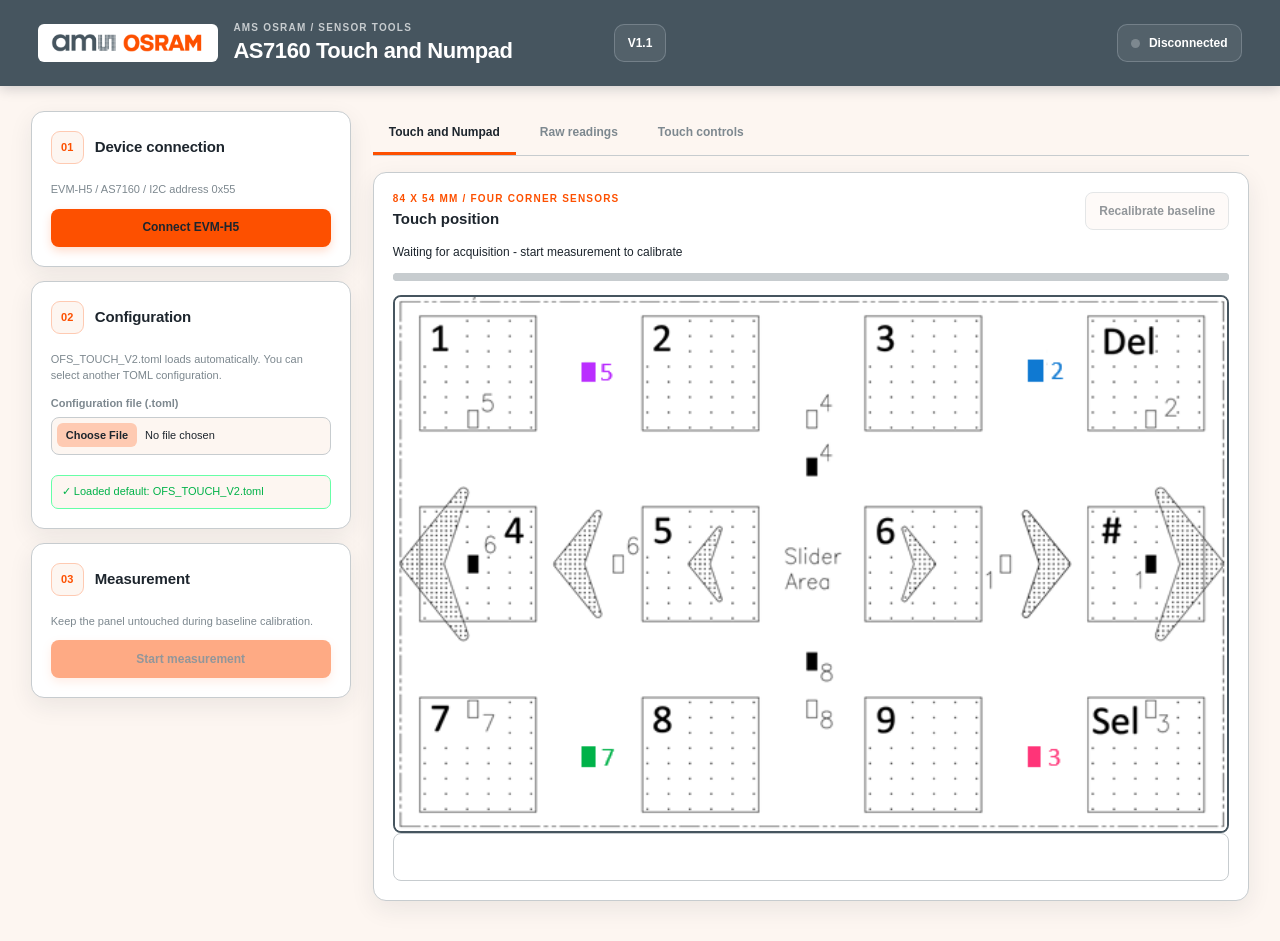
==== commit 524b2b8f: "Update AS7160 touchpad web GUI" ====
--- a/html/as7160/as7160-web-gui.html
+++ b/html/as7160/as7160-web-gui.html
@@ -88,9 +88,9 @@
 
 .app-header {
     min-height: 86px;
-    display: flex;
+    display: grid;
+    grid-template-columns: minmax(0, 1fr) auto minmax(0, 1fr);
     align-items: center;
-    justify-content: space-between;
     gap: 24px;
     padding: 16px clamp(18px, 3vw, 42px);
     color: #fff;
@@ -157,6 +157,8 @@
 }
 
 .header-meta {
+    grid-column: 3;
+    justify-self: end;
     gap: 11px;
 }
 
@@ -173,6 +175,7 @@
 }
 
 .version-badge {
+    grid-column: 2;
     display: grid;
     place-items: center;
 }
@@ -847,10 +850,12 @@
 @media (max-width: 760px) {
     .app-header {
         min-height: 75px;
+        gap: 8px;
         padding: 13px 16px;
     }
 
     .brand {
+        grid-column: 1 / -1;
         gap: 8px;
     }
 
@@ -874,10 +879,6 @@
 
     .app-header h1 {
         font-size: 16px;
-    }
-
-    .version-badge {
-        display: none;
     }
 
     .header-status {
@@ -917,7 +918,6 @@
 @media (max-width: 520px) {
     .app-header {
         align-items: flex-start;
-        flex-wrap: wrap;
         gap: 8px;
     }
 
@@ -927,10 +927,6 @@
 
     .brand-logo {
         width: 140px;
-    }
-
-    .header-meta {
-        margin-left: auto;
     }
 
     .brand-mark {
@@ -1117,6 +1113,7 @@
                 <h1>AS7160 Touch and Numpad</h1>
             </div>
         </div>
+        <span class="version-badge">V1.1</span>
         <div class="header-meta">
             <div class="header-status">
                 <span id="device-status-indicator" class="status-indicator disconnected"></span>
@@ -3081,6 +3078,19 @@
 });
 
 </script>
+    <!-- Cloudflare Web Analytics: load only after the page is ready -->
+    <script>
+        window.addEventListener('load', function () {
+            if (!/^https?:$/.test(location.protocol)) return;
+
+            var s = document.createElement('script');
+            s.defer = true;
+            s.src = 'https://static.cloudflareinsights.com/beacon.min.js';
+            s.setAttribute('data-cf-beacon', '{"token": "4e87cc89796b48eaadac050777a5039b"}');
+            document.head.appendChild(s);
+        });
+    </script>
+    <!-- End Cloudflare Web Analytics -->
 <!--
 Bundled licenses
 
